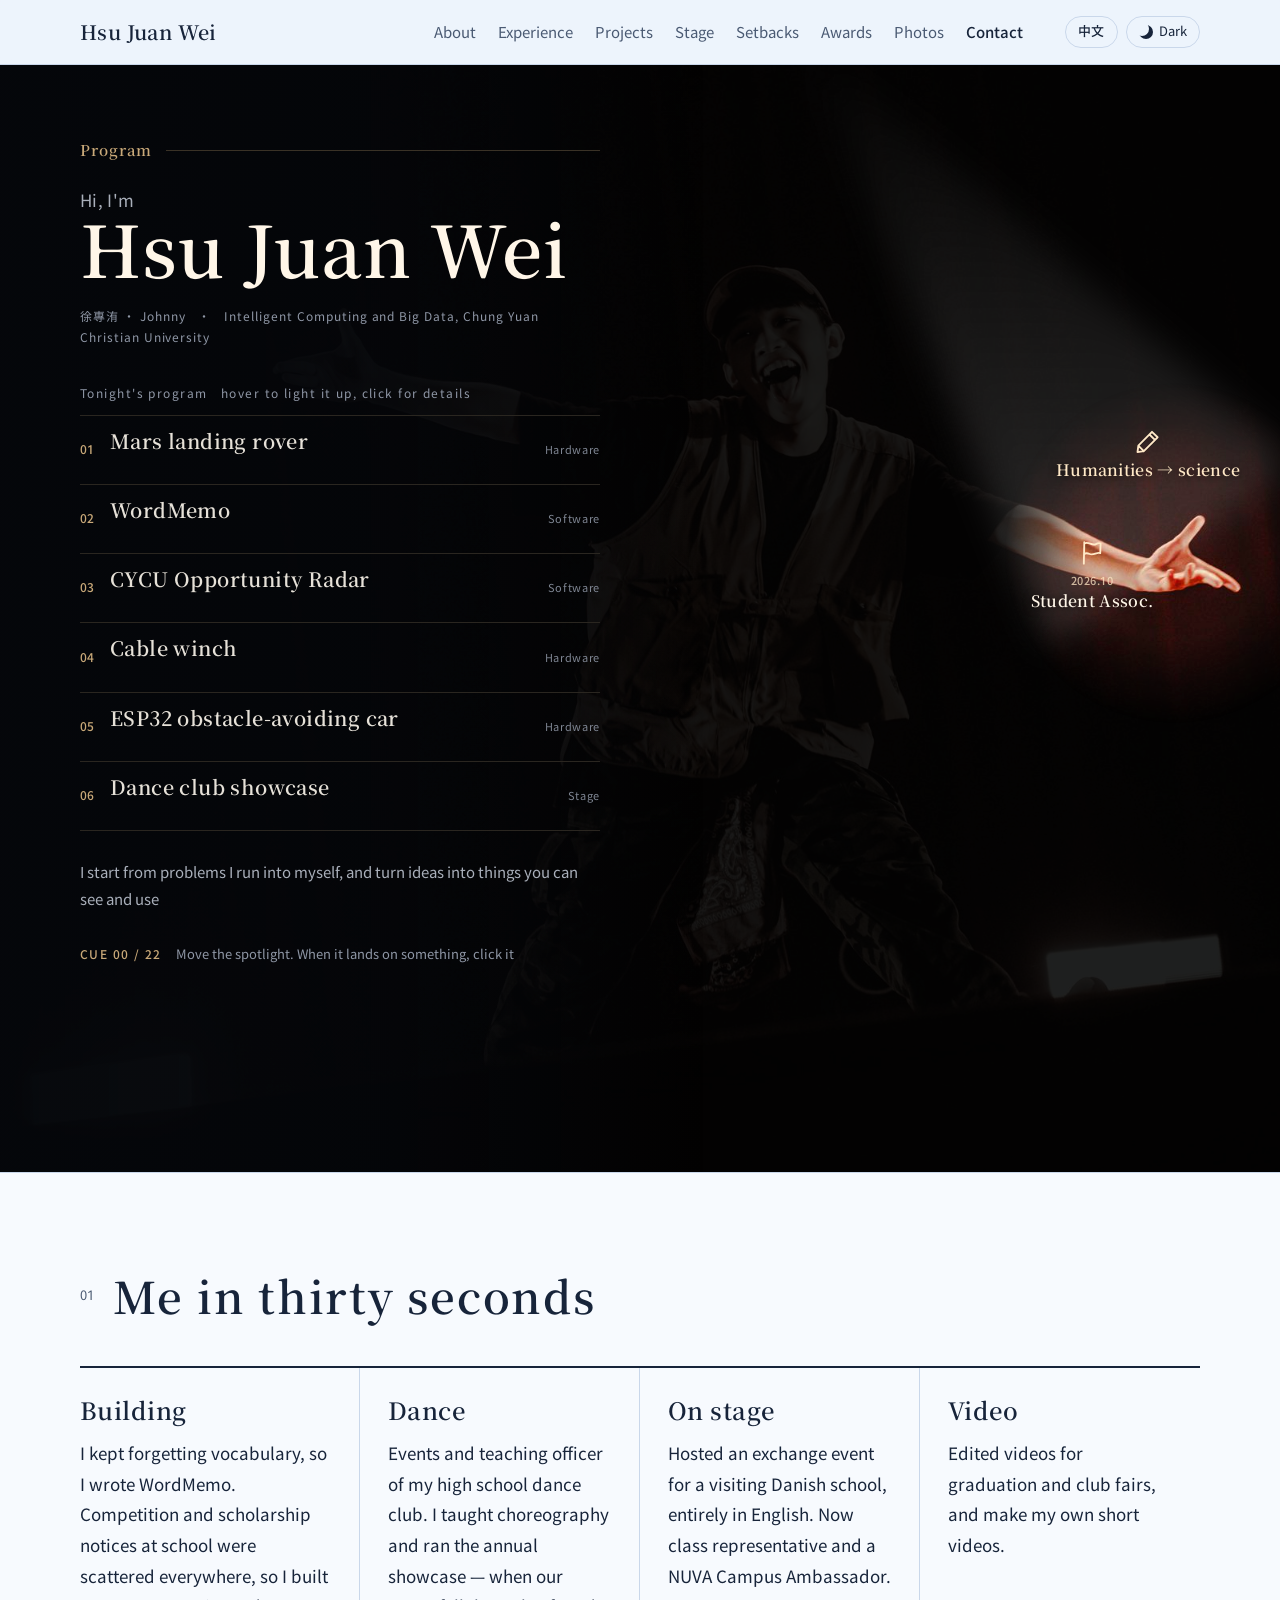
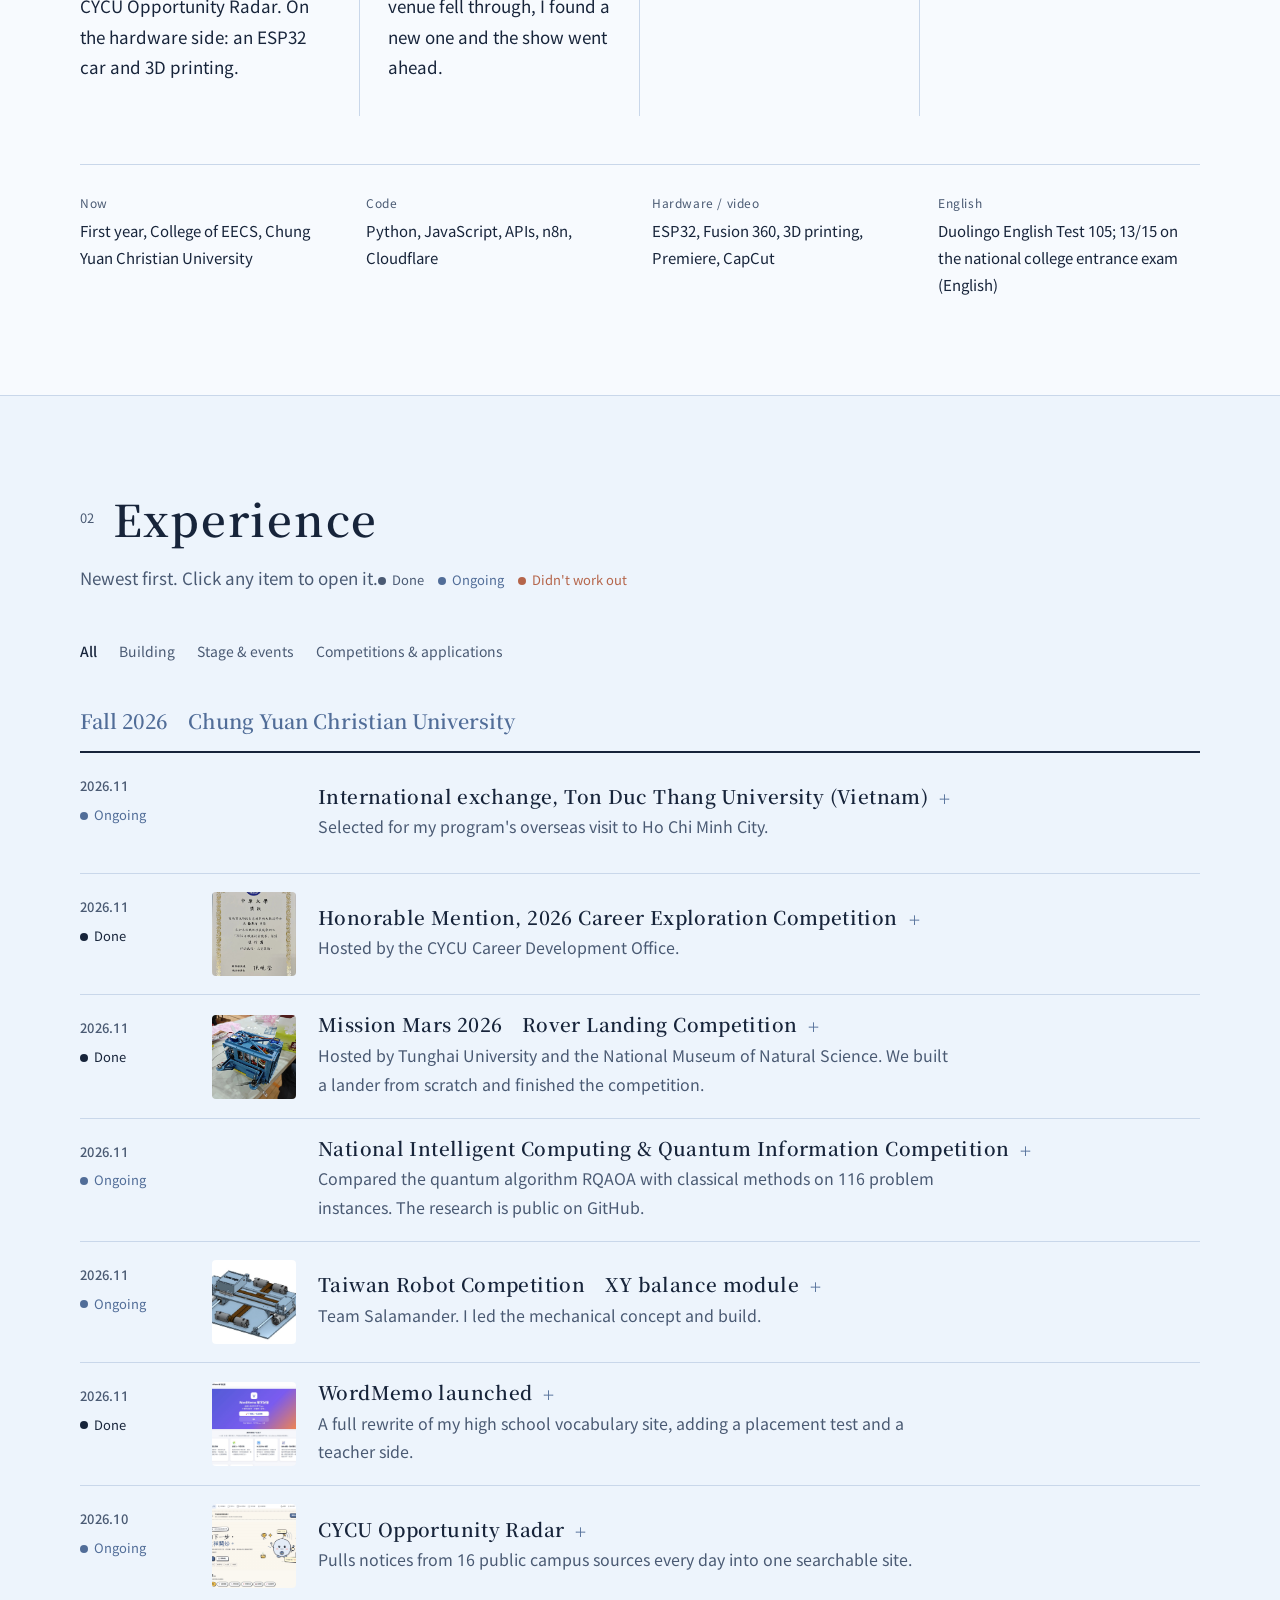
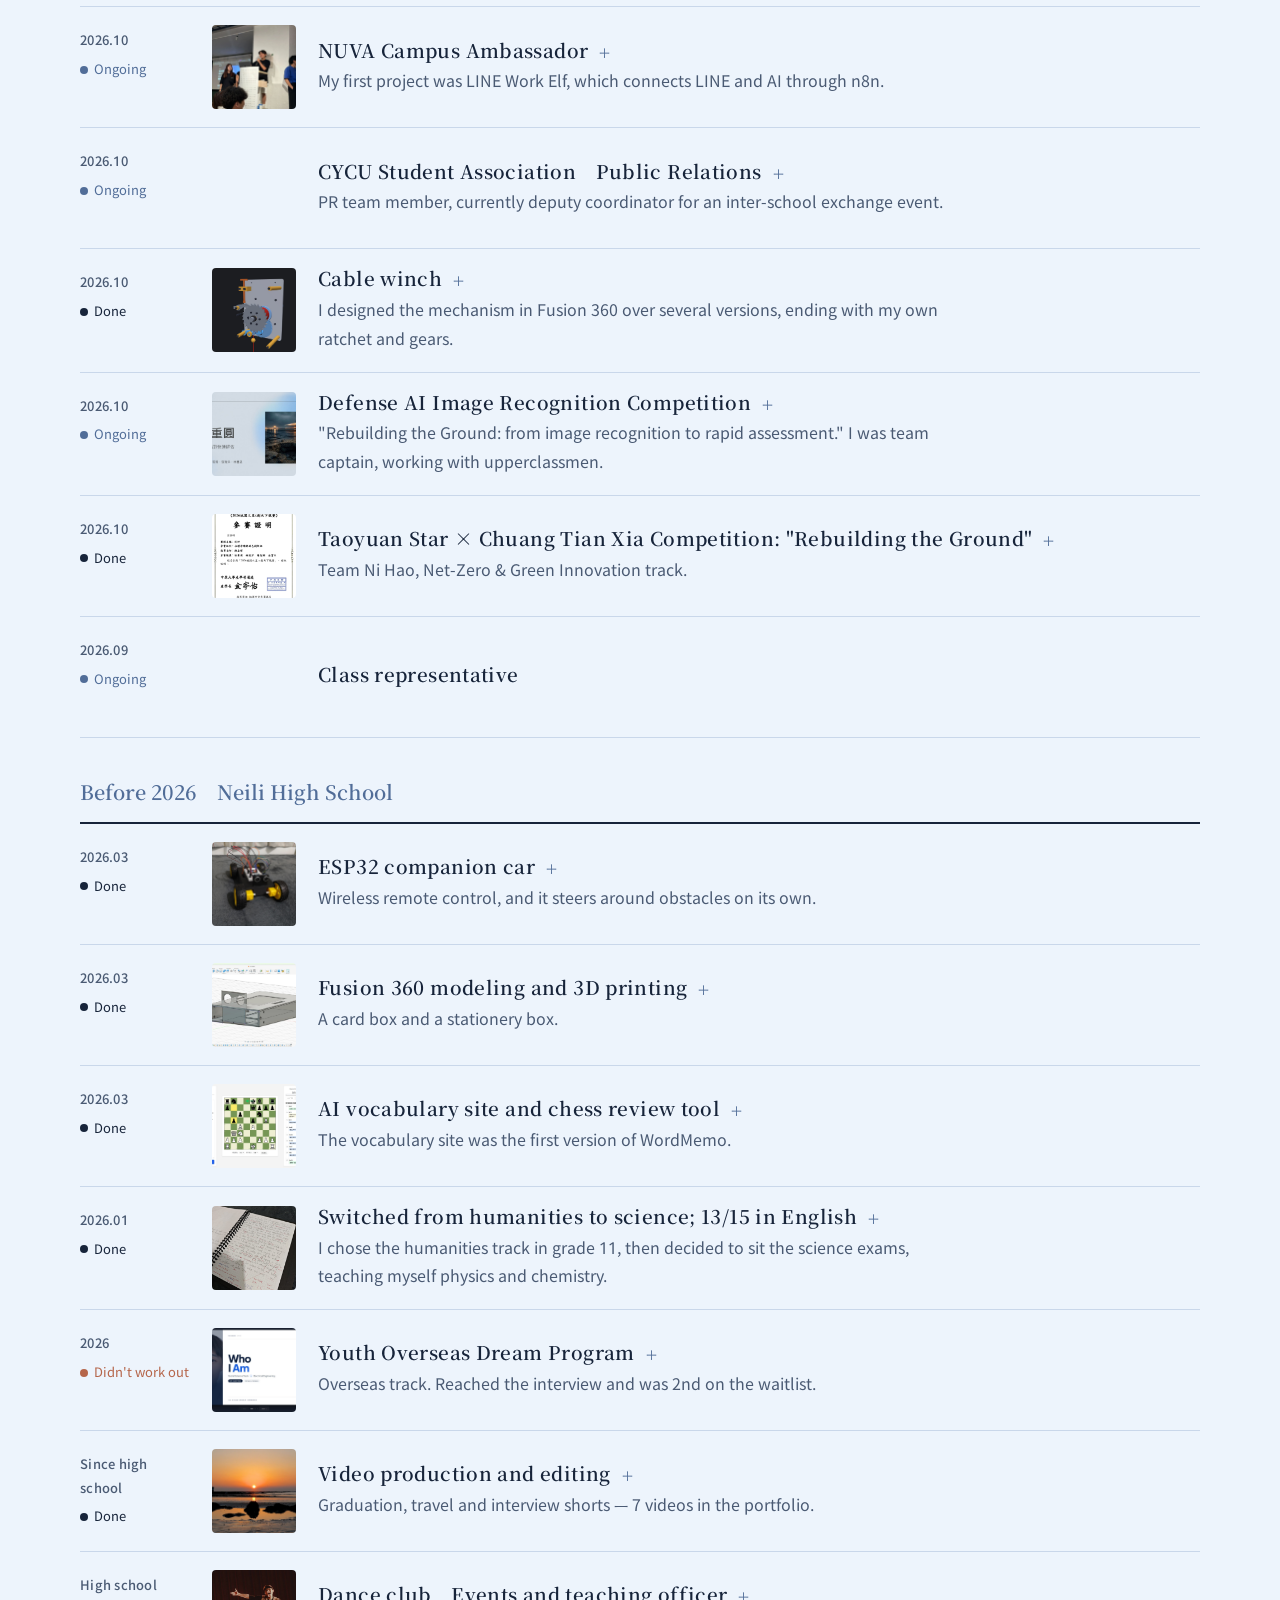
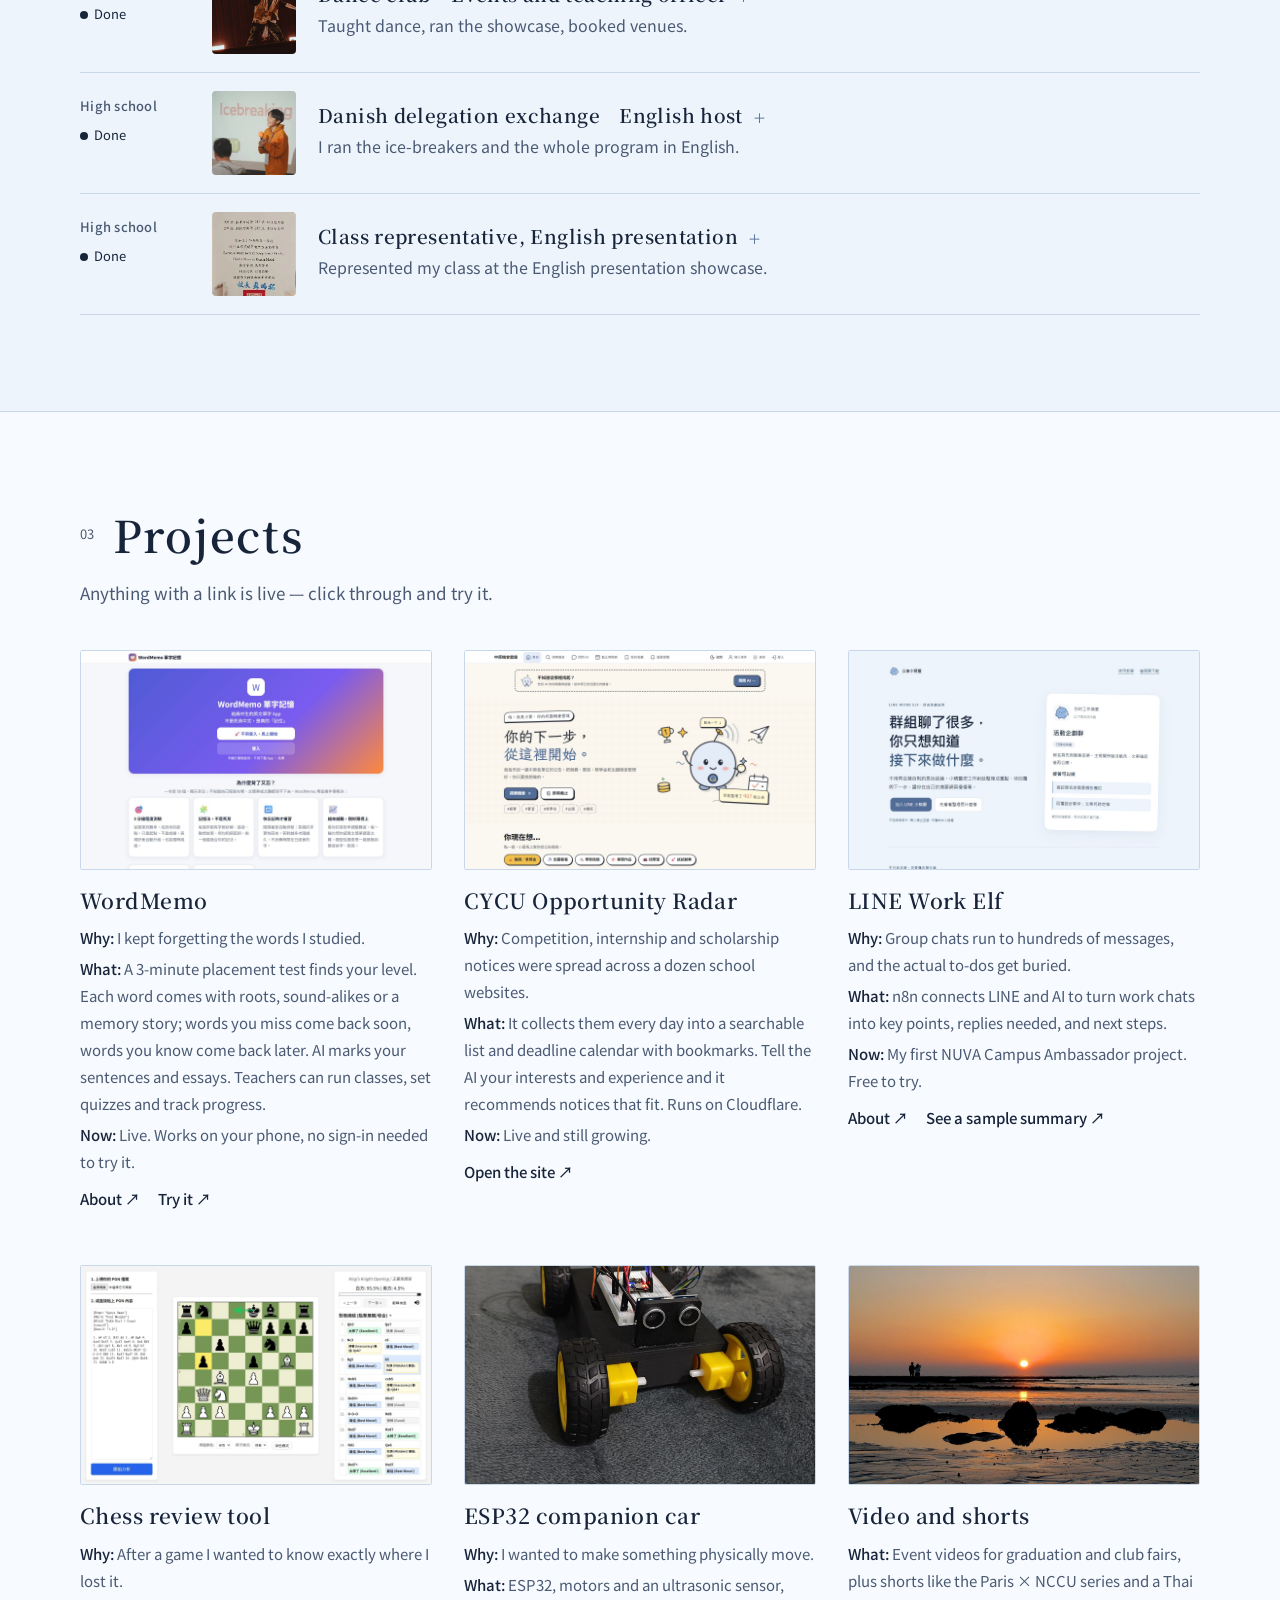
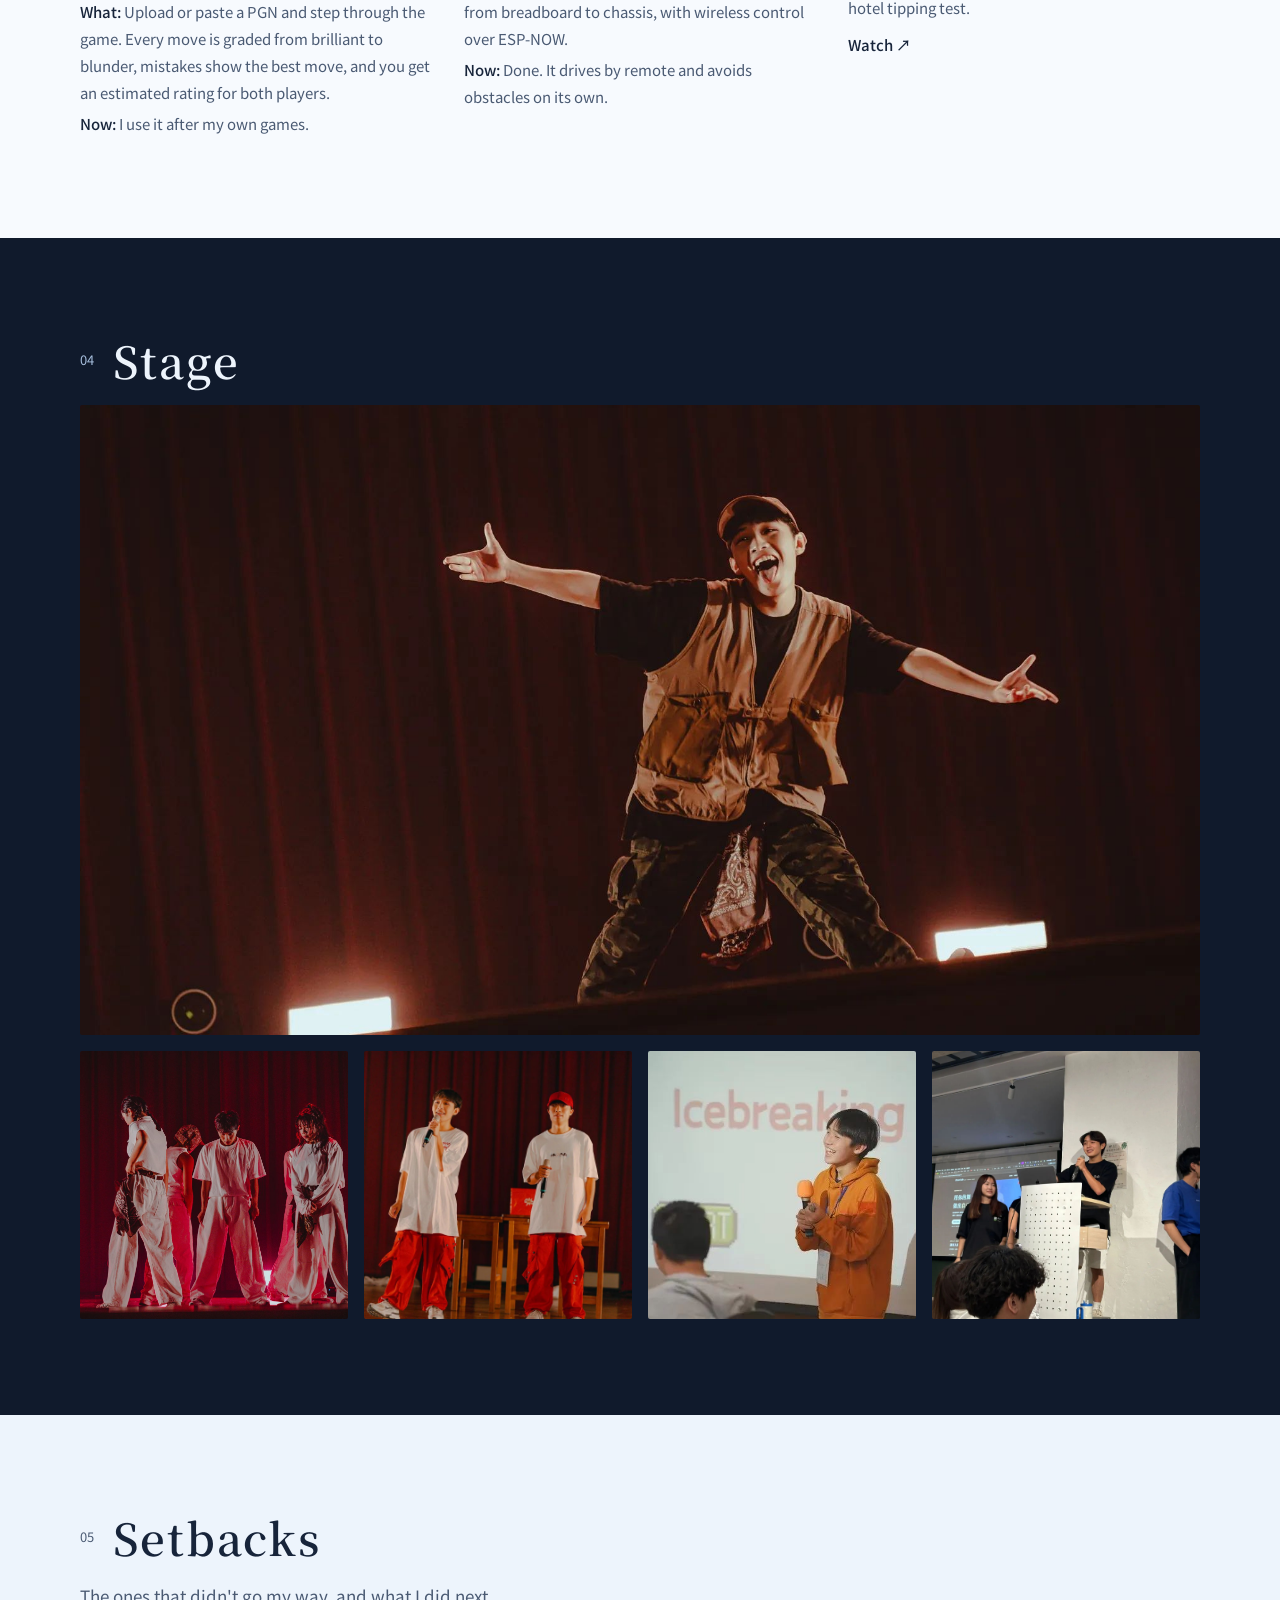
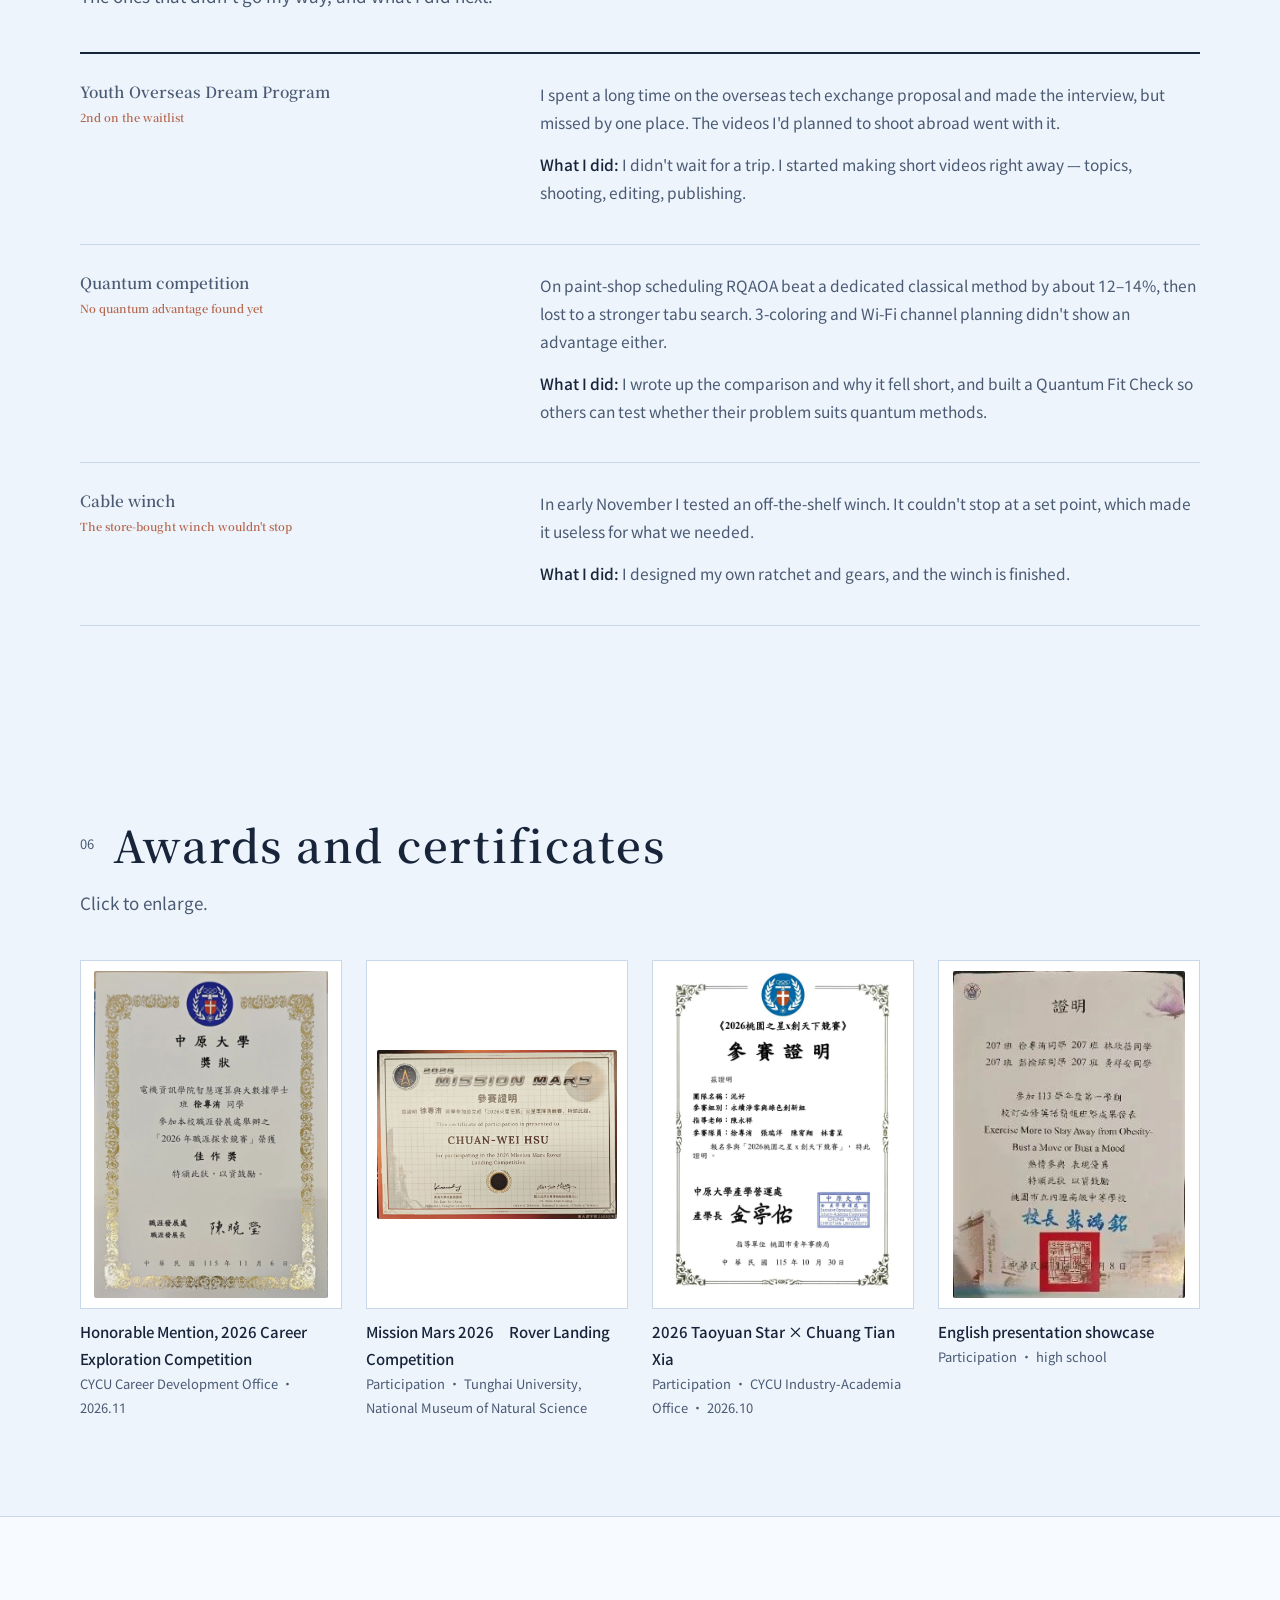
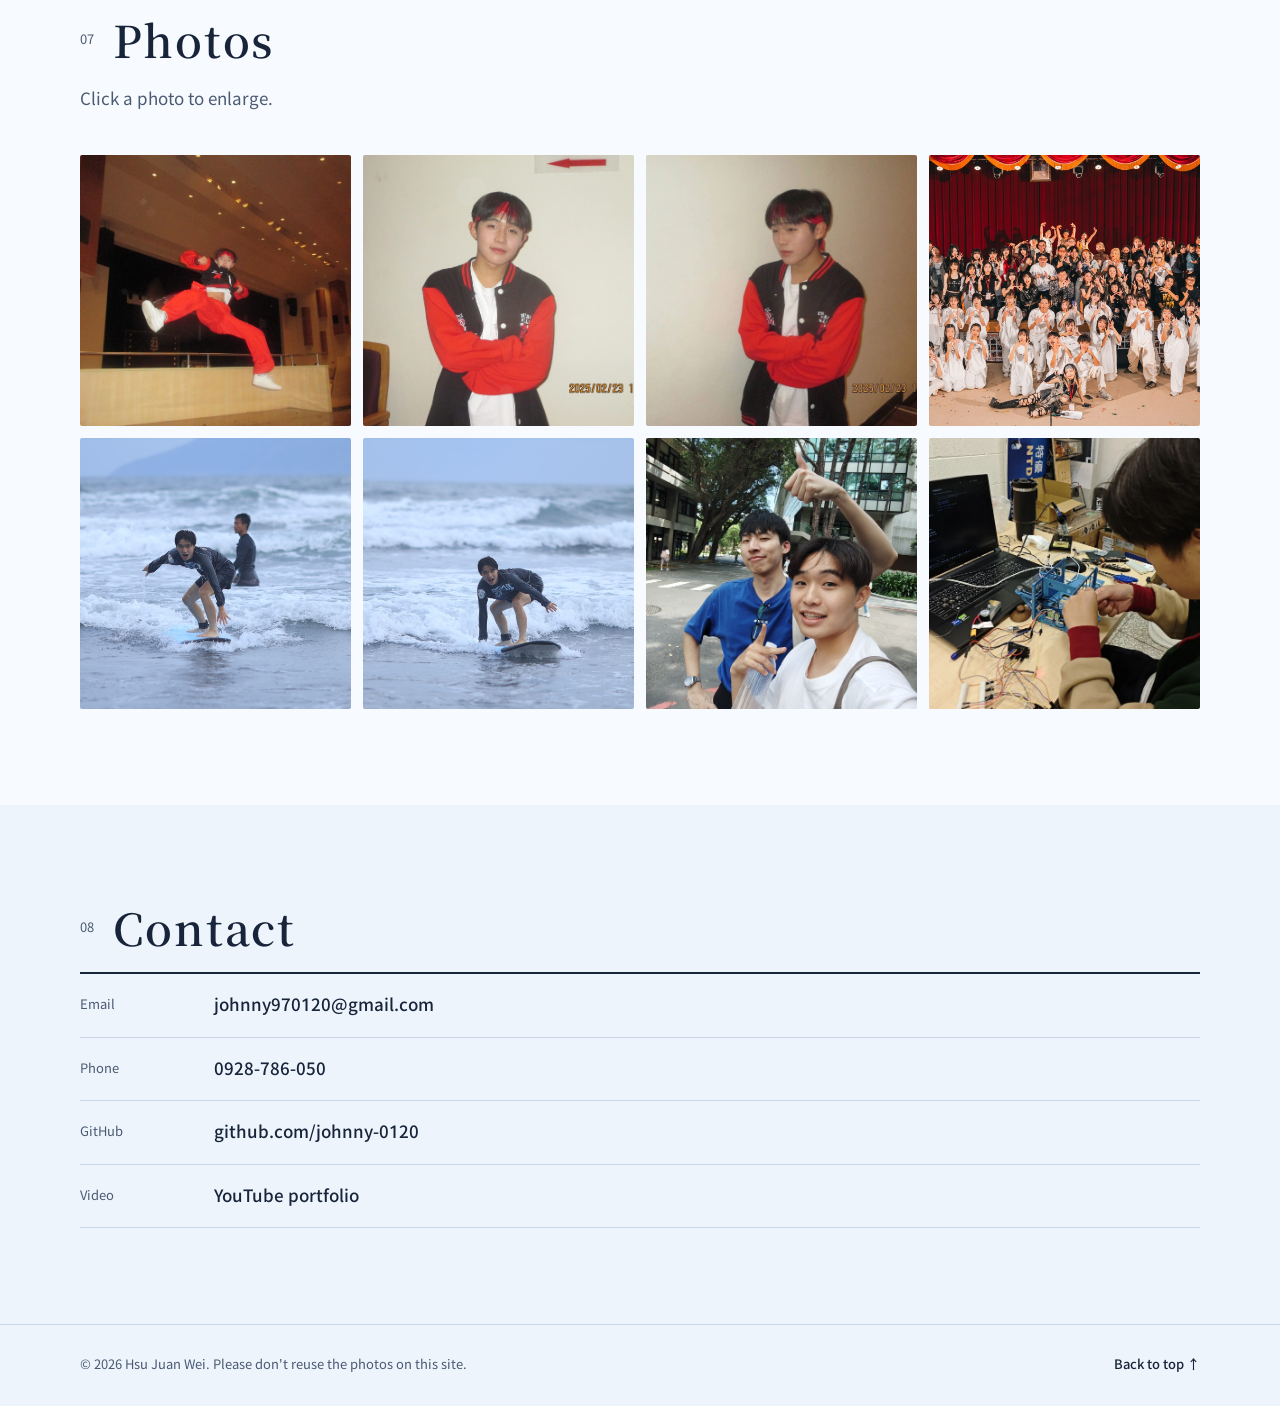
==== en/index.html @ ea78d02d "English version with 中文/EN toggle, generated from the Chinese page Co-Authored-By: Claude Opus 5.5 <" ====
<!doctype html>
<html lang="en">
<head>
<meta charset="utf-8">
<meta name="viewport" content="width=device-width, initial-scale=1">
<title>Hsu Juan Wei (Johnny)</title>
<meta name="description" content="Hsu Juan Wei (Johnny), Intelligent Computing and Big Data at Chung Yuan Christian University. I build software and hardware, dance, and host events. What worked, what's in progress, and what didn't are all here.">
<meta property="og:title" content="Hsu Juan Wei (Johnny)">
<meta property="og:description" content="Code, hardware, dance, and hosting.">
<meta property="og:image" content="https://johnny-0120.github.io/img/hero.jpg">
<link rel="icon" href="data:image/svg+xml,<svg xmlns='http://www.w3.org/2000/svg' viewBox='0 0 64 64'><rect width='64' height='64' rx='14' fill='%2317243A'/><text x='32' y='44' font-size='34' text-anchor='middle' fill='%23EDF4FC' font-family='serif'>洧</text></svg>">
<link rel="preload" href="../fonts/wan-sb.woff2" as="font" type="font/woff2" crossorigin>
<script>try{var t=localStorage.getItem("theme");if(t==="dark"||t==="light")document.documentElement.setAttribute("data-theme",t)}catch(e){}</script>
<link rel="alternate" hreflang="zh-Hant" href="https://johnny-0120.github.io/">
<link rel="alternate" hreflang="en" href="https://johnny-0120.github.io/en/">
<link rel="stylesheet" href="../style.css?v=40">
</head>
<body>

<header class="bar">
  <a class="bar-name" href="#top">Hsu Juan Wei</a>
  <nav class="bar-nav" id="nav" aria-label="Main menu">
    <a href="#quick">About</a>
    <a href="#timeline">Experience</a>
    <a href="#works">Projects</a>
    <a href="#stage">Stage</a>
    <a href="#misses">Setbacks</a>
    <a href="#certs">Awards</a>
    <a href="#gallery">Photos</a>
    <a href="#contact">Contact</a>
  </nav>
  <div class="bar-right">
    <a class="lang-btn" href="../" hreflang="zh-Hant" lang="zh-Hant" aria-label="中文版">中文</a>
    <button class="theme-btn" type="button" aria-label="Switch dark / light mode"><span class="ico"></span><span class="lbl">Dark</span></button>
    <button class="menu-btn" aria-expanded="false" aria-controls="nav">Menu</button>
  </div>
</header>

<main id="top">

<section class="hero stage lamp-off" aria-label="Cover: the stage">
  <img class="st-photo st-dark" src="../img/stage-solo.jpg" alt="">
  <div class="st-lit" aria-hidden="true"><img class="st-photo" src="../img/stage-solo.jpg" alt=""></div>
  <svg class="st-beam" aria-hidden="true"><defs><linearGradient id="beamG" x1="0" y1="0" x2="0" y2="1"><stop offset="0" stop-color="#fff" stop-opacity=".0"/><stop offset="1" stop-color="#fff" stop-opacity=".16"/></linearGradient></defs><polygon fill="url(#beamG)"/></svg>
  <div class="st-shade"></div>
  <div class="props"></div>

  <div class="program">
    <p class="pg-label">Program</p>
    <h1><span class="pg-hi">Hi, I'm</span><span class="name">Hsu Juan Wei</span></h1>
    <p class="pg-en">徐專洧 · Johnny　·　Intelligent Computing and Big Data, Chung Yuan Christian University</p>
    <p class="pg-sub">Tonight's program　hover to light it up, click for details</p>
    <ol class="pg-list">
      <li><button type="button" class="pg-item" data-img="../img/mars-rover.jpg" data-target="#x-mars"><img class="pg-thumb" src="../img/mars-rover.jpg" alt="" loading="lazy"><i>01</i><span class="pg-t">Mars landing rover<small>Our own ESP32 flight controller + camera landing</small></span><em>Hardware</em></button></li>
      <li><button type="button" class="pg-item" data-img="../img/wordmemo-dark.jpg?v=3" data-target="#x-wordmemo"><img class="pg-thumb" src="../img/wordmemo-dark.jpg?v=3" alt="" loading="lazy"><i>02</i><span class="pg-t">WordMemo<small>Live, with a teacher dashboard</small></span><em>Software</em></button></li>
      <li><button type="button" class="pg-item" data-img="../img/radar-dark.jpg?v=3" data-target="#x-radar"><img class="pg-thumb" src="../img/radar-dark.jpg?v=3" alt="" loading="lazy"><i>03</i><span class="pg-t">CYCU Opportunity Radar<small>Sorts 16 campus sources every day</small></span><em>Software</em></button></li>
      <li><button type="button" class="pg-item" data-img="../img/reel-ratchet.jpg" data-target="#x-winch"><img class="pg-thumb" src="../img/reel-ratchet.jpg" alt="" loading="lazy"><i>04</i><span class="pg-t">Cable winch<small>My own ratchet and gears</small></span><em>Hardware</em></button></li>
      <li><button type="button" class="pg-item" data-img="../img/esp32-car.jpg" data-target="#x-esp32"><img class="pg-thumb" src="../img/esp32-car.jpg" alt="" loading="lazy"><i>05</i><span class="pg-t">ESP32 obstacle-avoiding car<small>Wireless control, ultrasonic avoidance</small></span><em>Hardware</em></button></li>
      <li><button type="button" class="pg-item" data-img="../img/dance-group.jpg" data-target="#x-dance"><img class="pg-thumb" src="../img/dance-group.jpg" alt="" loading="lazy"><i>06</i><span class="pg-t">Dance club showcase<small>Lost the venue, found another, show went on</small></span><em>Stage</em></button></li>
    </ol>
    <p class="pg-lede">I start from problems I run into myself, and turn ideas into things you can see and use</p>
    <div class="cue-line" aria-live="polite">
      <p class="cue-hint"><b>CUE <span class="got">00</span> / <span class="total">00</span></b>Move the spotlight. When it lands on something, click it</p>
    </div>
  </div>
</section>

<!-- QUICK -->
<section class="quick" id="quick">
  <h2 class="sec-title"><span>01</span>Me in thirty seconds</h2>
  <div class="quick-grid">
    <article>
      <h3>Building</h3>
      <p>I kept forgetting vocabulary, so I wrote WordMemo. Competition and scholarship notices at school were scattered everywhere, so I built CYCU Opportunity Radar. On the hardware side: an ESP32 car and 3D printing.</p>
    </article>
    <article>
      <h3>Dance</h3>
      <p>Events and teaching officer of my high school dance club. I taught choreography and ran the annual showcase — when our venue fell through, I found a new one and the show went ahead.</p>
    </article>
    <article>
      <h3>On stage</h3>
      <p>Hosted an exchange event for a visiting Danish school, entirely in English. Now class representative and a NUVA Campus Ambassador.</p>
    </article>
    <article>
      <h3>Video</h3>
      <p>Edited videos for graduation and club fairs, and make my own short videos.</p>
    </article>
  </div>
  <dl class="facts">
    <div><dt>Now</dt><dd>First year, College of EECS, Chung Yuan Christian University</dd></div>
    <div><dt>Code</dt><dd>Python, JavaScript, APIs, n8n, Cloudflare</dd></div>
    <div><dt>Hardware / video</dt><dd>ESP32, Fusion 360, 3D printing, Premiere, CapCut</dd></div>
    <div><dt>English</dt><dd>Duolingo English Test 105; 13/15 on the national college entrance exam (English)</dd></div>
  </dl>
</section>

<!-- TIMELINE -->
<section class="timeline" id="timeline">
  <h2 class="sec-title"><span>02</span>Experience</h2>
  <p class="sec-note">Newest first. Click any item to open it.<span class="st st-done">Done</span><span class="st st-now">Ongoing</span><span class="st st-fail">Didn't work out</span></p>

  <div class="filters" role="group" aria-label="Filter experience">
    <button class="on" data-f="all">All</button>
    <button data-f="build">Building</button>
    <button data-f="stage">Stage & events</button>
    <button data-f="contest">Competitions & applications</button>
  </div>

  <ol class="tl">
    <li class="tl-year">Fall 2026　Chung Yuan Christian University</li>

    <li id="x-tdtu" data-shape="plane" data-short="TDTU exchange" data-c="stage"><details><summary>
      <div class="meta"><time>2026.11</time><span class="st st-now">Ongoing</span></div>
      <span class="thumb none"></span>
      <div><h3>International exchange, Ton Duc Thang University (Vietnam)</h3><p>Selected for my program's overseas visit to Ho Chi Minh City.</p></div></summary>
      <div class="more">
        <p>I applied with my image-recognition project and video editing work, and was selected for the program's overseas visit.</p>
        <p>I'll cut the trip into a video for my YouTube portfolio.</p>
      </div>
    </details></li>

    <li id="x-career" data-shape="star" data-short="Career award" data-c="contest"><details><summary>
      <div class="meta"><time>2026.11</time><span class="st st-done">Done</span></div>
      <img class="thumb" src="../img/cert-career.jpg" alt="" loading="lazy">
      <div><h3>Honorable Mention, 2026 Career Exploration Competition</h3><p>Hosted by the CYCU Career Development Office.</p></div></summary>
      <div class="more">
        <div class="more-photos"><img src="../img/cert-career.jpg" alt="Honorable Mention certificate, 2026 Career Exploration Competition" loading="lazy"></div>
      </div>
    </details></li>

    <li id="x-mars" data-shape="planet" data-short="Mars lander" data-c="contest build"><details><summary>
      <div class="meta"><time>2026.11</time><span class="st st-done">Done</span></div>
      <img class="thumb" src="../img/mars-rover.jpg" alt="" loading="lazy">
      <div><h3>Mission Mars 2026　Rover Landing Competition</h3><p>Hosted by Tunghai University and the National Museum of Natural Science. We built a lander from scratch and finished the competition.</p></div></summary>
      <div class="more">
        <p>The frame is 3D printed. We wrote our own quadcopter flight controller on an ESP32, and added an ESP32 camera that reads AprilTags on the ground so the craft can find its landing spot on its own.</p>
        <p>My teammates and I designed the landing approach together, and took it from nothing to a finished run on competition day.</p>
        <div class="more-photos">
          <img src="../img/mars-rover.jpg" alt="The finished lander" loading="lazy">
          <img src="../img/mars-field.jpg" alt="The lander on the competition floor" loading="lazy">
          <img src="../img/mars-build.jpg" alt="Assembling the frame" loading="lazy">
          <img src="../img/mars-day.jpg" alt="Fixing it at the side of the course on competition day" loading="lazy">
          <img src="../img/mars-team.jpg" alt="Team wiring around a laptop" loading="lazy">
          <img src="../img/cert-mars.jpg" alt="Mission Mars 2026 certificate of participation" loading="lazy">
        </div>
      </div>
    </details></li>

    <li id="x-quantum" data-shape="atom" data-short="Quantum research" data-c="contest build"><details><summary>
      <div class="meta"><time>2026.11</time><span class="st st-now">Ongoing</span></div>
      <span class="thumb none"></span>
      <div><h3>National Intelligent Computing & Quantum Information Competition</h3><p>Compared the quantum algorithm RQAOA with classical methods on 116 problem instances. The research is public on GitHub.</p></div></summary>
      <div class="more">
        <p>I wanted to know whether RQAOA can actually beat ordinary computers on real scheduling problems. I tested paint-shop color changes, MAX-k-CUT, 3-coloring and Wi-Fi channel planning — 116 instances in total.</p>
        <p>On paint-shop scheduling, RQAOA beat a dedicated classical method by about 12–14%, but lost to a stronger tabu search. I wrote up why it lost as a failure analysis.</p>
        <p>I also built a Quantum Fit Check that compares quantum and classical methods head-to-head on small business datasets. Both projects are public on GitHub.</p>
        <p class="work-links"><a href="https://github.com/johnny-0120/rqaoa-applications" target="_blank" rel="noopener">RQAOA research ↗</a><a href="https://github.com/johnny-0120/quantum-fit-check" target="_blank" rel="noopener">Quantum Fit Check ↗</a></p>
      </div>
    </details></li>

    <li id="x-trc" data-shape="gear" data-short="TRC robot" data-c="contest build"><details><summary>
      <div class="meta"><time>2026.11</time><span class="st st-now">Ongoing</span></div>
      <img class="thumb" src="../img/trc-xy.jpg" alt="" loading="lazy">
      <div><h3>Taiwan Robot Competition　XY balance module</h3><p>Team Salamander. I led the mechanical concept and build.</p></div></summary>
      <div class="more">
        <p>A counterweight module for warehouse robots. Factories stack loads high, so robots can tip over when they turn, brake or get bumped — most sites just slow them down.</p>
        <p>Load cells at the four corners measure force and work out which way the load is about to tip. Belts on the X and Y axes then move a counterweight to compensate. Each axis runs four 775 motors in sync, and the weight moves on PID plus S-curve control so it doesn't shake the robot.</p>
        <p>Initial simulation in our 8-page technical report: the module raises the static tipping threshold by about 11–12%. Next up are real tests of the counterweight, response and loaded driving.</p>
        <div class="more-photos">
          <img src="../img/trc-xy.jpg" alt="XY balance module, 3D view" loading="lazy">
          <img src="../img/trc-xy-top.jpg" alt="XY balance module, top view" loading="lazy">
          <img src="../img/trc-xy-side.jpg" alt="XY balance module, side view" loading="lazy">
        </div>
      </div>
    </details></li>

    <li id="x-wordmemo" data-shape="book" data-short="WordMemo" data-c="build"><details><summary>
      <div class="meta"><time>2026.11</time><span class="st st-done">Done</span></div>
      <img class="thumb" src="../img/wordmemo.jpg?v=3" data-dark="../img/wordmemo-dark.jpg?v=3" alt="" loading="lazy">
      <div><h3>WordMemo launched</h3><p>A full rewrite of my high school vocabulary site, adding a placement test and a teacher side.</p></div></summary>
      <div class="more">
        <p>It covers the official 6,000-word high school list. Students can learn, review, spell, and get AI feedback on sentences and essays; teachers can set up classes, assign quizzes and see results. You can try it without signing in.</p>
        <p class="work-links"><a href="https://wordmemo.johnny970120.workers.dev/about" target="_blank" rel="noopener">About ↗</a><a href="https://wordmemo.johnny970120.workers.dev" target="_blank" rel="noopener">Try it ↗</a></p>
        <div class="more-photos"><img src="../img/wordmemo.jpg?v=3" data-dark="../img/wordmemo-dark.jpg?v=3" alt="WordMemo home page" loading="lazy"></div>
      </div>
    </details></li>

    <li id="x-radar" data-shape="radar" data-short="Opportunity Radar" data-c="build"><details><summary>
      <div class="meta"><time>2026.10</time><span class="st st-now">Ongoing</span></div>
      <img class="thumb" src="../img/radar.jpg?v=3" data-dark="../img/radar-dark.jpg?v=3" alt="" loading="lazy">
      <div><h3>CYCU Opportunity Radar</h3><p>Pulls notices from 16 public campus sources every day into one searchable site.</p></div></summary>
      <div class="more">
        <p>Competitions, internships, scholarships, exchanges and talks. There's a deadline calendar, bookmarks and alerts, and you can tell an AI what you're into and let it pick from the notices.</p>
        <p>Built with TypeScript, React, Cloudflare D1 and Google sign-in, and installable as a phone app (PWA) with push notifications. In late October I moved the whole thing to Cloudflare, along with 5,000+ records.</p>
        <p class="work-links"><a href="https://cycu-radar-app.johnny970120.workers.dev" target="_blank" rel="noopener">Open the site ↗</a></p>
        <div class="more-photos"><img src="../img/radar.jpg?v=3" data-dark="../img/radar-dark.jpg?v=3" alt="CYCU Opportunity Radar home page" loading="lazy"></div>
      </div>
    </details></li>

    <li id="x-nuva" data-shape="bulb" data-short="NUVA ambassador" data-c="build stage"><details><summary>
      <div class="meta"><time>2026.10</time><span class="st st-now">Ongoing</span></div>
      <img class="thumb" src="../img/nuva-stage.jpg" alt="" loading="lazy">
      <div><h3>NUVA Campus Ambassador</h3><p>My first project was LINE Work Elf, which connects LINE and AI through n8n.</p></div></summary>
      <div class="more">
        <p>It turns work chats in a group into key points, things to reply to, and next steps, shown on each person's own summary page. It also connects to Google Calendar.</p>
        <p class="work-links"><a href="https://johnny-0120.github.io/line-work-elf/" target="_blank" rel="noopener">LINE Work Elf ↗</a></p>
        <div class="more-photos">
          <img src="../img/nuva-stage.jpg" alt="Speaking at a NUVA event" loading="lazy">
          <img src="../img/line-elf.jpg?v=3" data-dark="../img/line-elf-dark.jpg?v=3" alt="LINE Work Elf page" loading="lazy">
        </div>
      </div>
    </details></li>

    <li id="x-council" data-shape="flag" data-short="Student Assoc." data-c="stage"><details><summary>
      <div class="meta"><time>2026.10</time><span class="st st-now">Ongoing</span></div>
      <span class="thumb none"></span>
      <div><h3>CYCU Student Association　Public Relations</h3><p>PR team member, currently deputy coordinator for an inter-school exchange event.</p></div></summary>
      <div class="more">
        <p>The exchange is run jointly by several universities. I work on the proposal and venue seating, and put together discount tags for 48 partner shops.</p>
      </div>
    </details></li>

    <li id="x-winch" data-shape="gear" data-short="Cable winch" data-c="build"><details><summary>
      <div class="meta"><time>2026.10</time><span class="st st-done">Done</span></div>
      <img class="thumb" src="../img/reel-mk4.jpg" alt="" loading="lazy">
      <div><h3>Cable winch</h3><p>I designed the mechanism in Fusion 360 over several versions, ending with my own ratchet and gears.</p></div></summary>
      <div class="more">
        <p>Each version changed the layout and part sizes, and I added phone control with an ESP32-C3. The store-bought winch wouldn't stop on its own, so I replaced it with my own ratchet and gears: a ratchet wheel beside the drum and a pawl that locks it in place. The mechanism is finished.</p>
        <div class="more-photos">
          <img src="../img/reel-mk4.jpg" alt="Winch, full mechanism" loading="lazy">
          <img src="../img/reel-ratchet.jpg" alt="My ratchet and drum design" loading="lazy">
          <img src="../img/reel-drum-mk4.jpg" alt="Drum and cable exit" loading="lazy">
        </div>
      </div>
    </details></li>

    <li id="x-defense" data-shape="eye" data-short="Defense AI" data-c="contest"><details><summary>
      <div class="meta"><time>2026.10</time><span class="st st-now">Ongoing</span></div>
      <img class="thumb" src="../img/defense-ai.jpg?v=2" alt="" loading="lazy">
      <div><h3>Defense AI Image Recognition Competition</h3><p>"Rebuilding the Ground: from image recognition to rapid assessment." I was team captain, working with upperclassmen.</p></div></summary>
      <div class="more">
        <p>In a conflict, runways are often hit first, and the faster they're repaired the sooner aircraft can fly. Our plan has four steps: drones photograph the runway; YOLO finds the craters (trained with potholes as negative examples to avoid false alarms); 3D Gaussian Splatting rebuilds a model to estimate crater volume; and AI estimates materials and crew and orders the repairs.</p>
        <p>We validate it on runway damage simulated in Blender. Advised by Prof. Chen (陳永祥); submitted in October.</p>
        <div class="more-photos">
          <img src="../img/defense-ai.jpg?v=2" alt="Presentation cover" loading="lazy">
          <img src="../img/defense-yolo.jpg?v=2" alt="Teaching YOLO to tell craters apart" loading="lazy">
          <img src="../img/defense-blender.jpg?v=2" alt="Simulating runway damage in Blender" loading="lazy">
        </div>
      </div>
    </details></li>

    <li id="x-ctx" data-shape="bulb" data-short="Taoyuan Star" data-c="contest"><details><summary>
      <div class="meta"><time>2026.10</time><span class="st st-done">Done</span></div>
      <img class="thumb" src="../img/cert-chuangtianxia.jpg" alt="" loading="lazy">
      <div><h3>Taoyuan Star × Chuang Tian Xia Competition: "Rebuilding the Ground"</h3><p>Team Ni Hao, Net-Zero & Green Innovation track.</p></div></summary>
      <div class="more">
        <p>Road repair analysis using image recognition, advised by Prof. Chen (陳永祥).</p>
        <div class="more-photos"><img src="../img/cert-chuangtianxia.jpg" alt="Certificate of participation, 2026 Taoyuan Star × Chuang Tian Xia" loading="lazy"></div>
      </div>
    </details></li>

    <li id="x-classrep" data-shape="flag" data-short="Class rep" data-c="stage" class="plain">
      <div class="row">
        <div class="meta"><time>2026.09</time><span class="st st-now">Ongoing</span></div>
      <span class="thumb none"></span>
        <div><h3>Class representative</h3></div>
      </div>
    </li>

    <li class="tl-year">Before 2026　Neili High School</li>

    <li id="x-esp32" data-shape="gear" data-short="ESP32 car" data-c="build"><details><summary>
      <div class="meta"><time>2026.03</time><span class="st st-done">Done</span></div>
      <img class="thumb" src="../img/esp32-car.jpg" alt="" loading="lazy">
      <div><h3>ESP32 companion car</h3><p>Wireless remote control, and it steers around obstacles on its own.</p></div></summary>
      <div class="more">
        <p>I did everything myself: choosing parts, wiring, motor direction, frame layout and power. Control runs over ESP-NOW, and an ultrasonic sensor up front lets it avoid obstacles.</p>
        <p>Plenty went wrong along the way: I wired a motor backwards so one side drove forward and the other in reverse, and I underestimated the space for cables and had to rework the switch mount and frame.</p>
        <div class="more-photos"><img src="../img/esp32-car.jpg" alt="ESP32 car" loading="lazy"></div>
      </div>
    </details></li>

    <li id="x-print3d" data-shape="gear" data-short="3D printing" data-c="build"><details><summary>
      <div class="meta"><time>2026.03</time><span class="st st-done">Done</span></div>
      <img class="thumb" src="../img/fusion.jpg" alt="" loading="lazy">
      <div><h3>Fusion 360 modeling and 3D printing</h3><p>A card box and a stationery box.</p></div></summary>
      <div class="more">
        <p>Printed on my own printer. It's not just pressing print: you have to model it right, keep the room warm enough to stop warping, and measure and reprint when the dimensions are off.</p>
        <div class="more-photos">
          <img src="../img/fusion.jpg" alt="Fusion 360 model" loading="lazy">
          <img src="../img/print-cardbox.jpg" alt="Red and white card box" loading="lazy">
          <img src="../img/print-box.jpg" alt="Stationery box" loading="lazy">
        </div>
      </div>
    </details></li>

    <li id="x-vocab" data-shape="book" data-short="Vocab & chess" data-c="build"><details><summary>
      <div class="meta"><time>2026.03</time><span class="st st-done">Done</span></div>
      <img class="thumb" src="../img/chess.jpg?v=3" data-dark="../img/chess-dark.jpg?v=3" alt="" loading="lazy">
      <div><h3>AI vocabulary site and chess review tool</h3><p>The vocabulary site was the first version of WordMemo.</p></div></summary>
      <div class="more">
        <p>It combined memory techniques, spaced repetition and AI sentence feedback to fix my own trouble studying English. I later rewrote it as WordMemo.</p>
        <p>The chess tool reads PGN files, grades every move and shows the best move where you went wrong. Around the same time I also built a web ordering system.</p>
        <div class="more-photos"><img src="../img/chess.jpg?v=3" data-dark="../img/chess-dark.jpg?v=3" alt="Chess review tool" loading="lazy"></div>
      </div>
    </details></li>

    <li id="x-switch" data-shape="pencil" data-short="Humanities → science" data-c="contest"><details><summary>
      <div class="meta"><time>2026.01</time><span class="st st-done">Done</span></div>
      <img class="thumb" src="../img/essay.jpg" alt="" loading="lazy">
      <div><h3>Switched from humanities to science; 13/15 in English</h3><p>I chose the humanities track in grade 11, then decided to sit the science exams, teaching myself physics and chemistry.</p></div></summary>
      <div class="more">
        <p>Humanities taught me to look at technology through markets and needs, but I wanted to solve problems with my own hands, so I switched. I caught up in physics and chemistry with online lessons and a lot of practice problems.</p>
        <p>For English, I wrote an essay every day for 30 days before the exam and scored 13/15 (top tier). I also read in English and practiced for the SAT on my own, scoring 1200 on a mock test.</p>
        <div class="more-photos"><img src="../img/essay.jpg" alt="30 days of handwritten English essays" loading="lazy"></div>
      </div>
    </details></li>

    <li id="x-youth" data-shape="plane" data-short="Overseas program" data-c="contest"><details><summary>
      <div class="meta"><time>2026</time><span class="st st-fail">Didn't work out</span></div>
      <img class="thumb" src="../img/yb-who.jpg" alt="" loading="lazy">
      <div><h3>Youth Overseas Dream Program</h3><p>Overseas track. Reached the interview and was 2nd on the waitlist.</p></div></summary>
      <div class="more">
        <p>My proposal, "Silicon Valley Guide: Google Dream Navigator," planned visits to Google to study AGV systems, and to UCLA's RoMeLa and URIL labs for robotics and computer vision.</p>
        <p>I gave the interview presentation in English: how I moved from humanities to engineering, the vocabulary site and the ESP32 car, and a promise to upgrade the car into a small AGV with vision and a robotic arm. Final result: 2nd on the waitlist.</p>
        <div class="more-photos">
          <img src="../img/yb-who.jpg" alt="Interview deck: Who I Am" loading="lazy">
          <img src="../img/yb-built.jpg" alt="Interview deck: What I've Built" loading="lazy">
        </div>
      </div>
    </details></li>

    <li id="x-video" data-shape="play" data-short="Video" data-c="build"><details><summary>
      <div class="meta"><time>Since high school</time><span class="st st-done">Done</span></div>
      <img class="thumb" src="../img/yt-w2h5t9zdEAc.jpg" alt="" loading="lazy">
      <div><h3>Video production and editing</h3><p>Graduation, travel and interview shorts — 7 videos in the portfolio.</p></div></summary>
      <div class="more">
        <p>I've edited event videos for graduation and club fairs, and make my own shorts — picking topics, shooting, editing and writing titles. Click a video below to watch.</p>
        <div class="vid-grid">
          <a class="vid" href="https://www.youtube.com/watch?v=w2h5t9zdEAc" target="_blank" rel="noopener"><img src="../img/yt-w2h5t9zdEAc.jpg" alt="" loading="lazy"><span>On graduation day, we went to the beach</span></a>
          <a class="vid" href="https://www.youtube.com/watch?v=W24E0Ps_Nf8" target="_blank" rel="noopener"><img src="../img/yt-W24E0Ps_Nf8.jpg" alt="" loading="lazy"><span>NCCU graduation</span></a>
          <a class="vid" href="https://www.youtube.com/watch?v=N1ZxM1B83Xg" target="_blank" rel="noopener"><img src="../img/yt-N1ZxM1B83Xg.jpg" alt="" loading="lazy"><span>Paris × NCCU</span></a>
          <a class="vid" href="https://www.youtube.com/watch?v=n52Uzqu51m0" target="_blank" rel="noopener"><img src="../img/yt-n52Uzqu51m0.jpg" alt="" loading="lazy"><span>Paris × NCCU short 1</span></a>
          <a class="vid" href="https://www.youtube.com/watch?v=tzZiQ7RIX2o" target="_blank" rel="noopener"><img src="../img/yt-tzZiQ7RIX2o.jpg" alt="" loading="lazy"><span>Paris × NCCU short 2</span></a>
          <a class="vid" href="https://www.youtube.com/watch?v=Zktkhut0Yh8" target="_blank" rel="noopener"><img src="../img/yt-Zktkhut0Yh8.jpg" alt="" loading="lazy"><span>Do Thai hotels fold towels for a 100-baht tip?</span></a>
          <a class="vid" href="https://www.youtube.com/watch?v=po1tuYKZ-W0" target="_blank" rel="noopener"><img src="../img/yt-po1tuYKZ-W0.jpg" alt="" loading="lazy"><span>Self-directed learning talk</span></a>
        </div>
        <p class="work-links"><a href="https://www.youtube.com/playlist?list=PLNdr0lbFCzFA" target="_blank" rel="noopener">Full portfolio ↗</a></p>
      </div>
    </details></li>

    <li id="x-dance" data-shape="note" data-short="Dance club" data-c="stage"><details><summary>
      <div class="meta"><time>High school</time><span class="st st-done">Done</span></div>
      <img class="thumb" src="../img/dance-solo.jpg" alt="" loading="lazy">
      <div><h3>Dance club　Events and teaching officer</h3><p>Taught dance, ran the showcase, booked venues.</p></div></summary>
      <div class="more">
        <p>In grade 11 I practiced six days a week, with only Sundays off, while also teaching.</p>
        <p>For the showcase I handled the proposal, lighting and sound, and the venue layout. The venue we'd booked was suddenly given to another group and the show nearly fell through. I went from office to office, found a new venue on short notice, and the show went on.</p>
        <div class="more-photos">
          <img src="../img/dance-solo.jpg" alt="Solo on stage" loading="lazy">
          <img src="../img/dance-group.jpg" alt="Group number" loading="lazy">
          <img src="../img/dance-duo.jpg" alt="Hosting between acts" loading="lazy">
        </div>
      </div>
    </details></li>

    <li id="x-denmark" data-shape="bubble" data-short="Danish exchange host" data-c="stage"><details><summary>
      <div class="meta"><time>High school</time><span class="st st-done">Done</span></div>
      <img class="thumb" src="../img/host-denmark.jpg" alt="" loading="lazy">
      <div><h3>Danish delegation exchange　English host</h3><p>I ran the ice-breakers and the whole program in English.</p></div></summary>
      <div class="more">
        <p>March 2024, co-hosted in English with my classmate William. After the opening we ran a Treasure Hunt: a photo cut into 9 pieces and hidden around the first floor, with a negotiation round at the end for teams to trade pieces.</p>
        <p>I prepared the run of show, introduced both schools, and linked every segment live in English.</p>
        <div class="more-photos"><img src="../img/host-denmark.jpg" alt="Hosting the ice-breaker" loading="lazy"></div>
      </div>
    </details></li>

    <li id="x-engpres" data-shape="bubble" data-short="English presentation" data-c="stage"><details><summary>
      <div class="meta"><time>High school</time><span class="st st-done">Done</span></div>
      <img class="thumb" src="../img/cert-english.jpg" alt="" loading="lazy">
      <div><h3>Class representative, English presentation</h3><p>Represented my class at the English presentation showcase.</p></div></summary>
      <div class="more">
        <p>In English presentation class I combined my talk with a dance performance, and my teacher picked me to represent the class at the showcase.</p>
        <div class="more-photos"><img src="../img/cert-english.jpg" alt="English presentation certificate" loading="lazy"></div>
      </div>
    </details></li>
  </ol>
</section>

<!-- WORKS -->
<section class="works" id="works">
  <h2 class="sec-title"><span>03</span>Projects</h2>
  <p class="sec-note">Anything with a link is live — click through and try it.</p>

  <div class="work-list">
    <article class="work">
      <a href="https://wordmemo.johnny970120.workers.dev/about" target="_blank" rel="noopener"><img src="../img/wordmemo.jpg?v=3" data-dark="../img/wordmemo-dark.jpg?v=3" alt="WordMemo home page" loading="lazy"></a>
      <div>
        <h3>WordMemo</h3>
        <p><b>Why: </b>I kept forgetting the words I studied.</p>
        <p><b>What: </b>A 3-minute placement test finds your level. Each word comes with roots, sound-alikes or a memory story; words you miss come back soon, words you know come back later. AI marks your sentences and essays. Teachers can run classes, set quizzes and track progress.</p>
        <p><b>Now: </b>Live. Works on your phone, no sign-in needed to try it.</p>
        <p class="work-links"><a href="https://wordmemo.johnny970120.workers.dev/about" target="_blank" rel="noopener">About ↗</a><a href="https://wordmemo.johnny970120.workers.dev" target="_blank" rel="noopener">Try it ↗</a></p>
      </div>
    </article>
    <article class="work">
      <a href="https://cycu-radar-app.johnny970120.workers.dev" target="_blank" rel="noopener"><img src="../img/radar.jpg?v=3" data-dark="../img/radar-dark.jpg?v=3" alt="CYCU Opportunity Radar home page" loading="lazy"></a>
      <div>
        <h3>CYCU Opportunity Radar</h3>
        <p><b>Why: </b>Competition, internship and scholarship notices were spread across a dozen school websites.</p>
        <p><b>What: </b>It collects them every day into a searchable list and deadline calendar with bookmarks. Tell the AI your interests and experience and it recommends notices that fit. Runs on Cloudflare.</p>
        <p><b>Now: </b>Live and still growing.</p>
        <p class="work-links"><a href="https://cycu-radar-app.johnny970120.workers.dev" target="_blank" rel="noopener">Open the site ↗</a></p>
      </div>
    </article>
    <article class="work">
      <a href="https://johnny-0120.github.io/line-work-elf/" target="_blank" rel="noopener"><img src="../img/line-elf.jpg?v=3" data-dark="../img/line-elf-dark.jpg?v=3" alt="LINE Work Elf page" loading="lazy"></a>
      <div>
        <h3>LINE Work Elf</h3>
        <p><b>Why: </b>Group chats run to hundreds of messages, and the actual to-dos get buried.</p>
        <p><b>What: </b>n8n connects LINE and AI to turn work chats into key points, replies needed, and next steps.</p>
        <p><b>Now: </b>My first NUVA Campus Ambassador project. Free to try.</p>
        <p class="work-links"><a href="https://johnny-0120.github.io/line-work-elf/" target="_blank" rel="noopener">About ↗</a><a href="https://johnny-0120.github.io/line-work-elf/demo.html" target="_blank" rel="noopener">See a sample summary ↗</a></p>
      </div>
    </article>
    <article class="work">
      <img src="../img/chess.jpg?v=3" data-dark="../img/chess-dark.jpg?v=3" alt="Chess review tool: board on the left, move grades on the right" loading="lazy">
      <div>
        <h3>Chess review tool</h3>
        <p><b>Why: </b>After a game I wanted to know exactly where I lost it.</p>
        <p><b>What: </b>Upload or paste a PGN and step through the game. Every move is graded from brilliant to blunder, mistakes show the best move, and you get an estimated rating for both players.</p>
        <p><b>Now: </b>I use it after my own games.</p>
      </div>
    </article>
    <article class="work">
      <img src="../img/esp32-car.jpg" alt="ESP32 car" loading="lazy">
      <div>
        <h3>ESP32 companion car</h3>
        <p><b>Why: </b>I wanted to make something physically move.</p>
        <p><b>What: </b>ESP32, motors and an ultrasonic sensor, from breadboard to chassis, with wireless control over ESP-NOW.</p>
        <p><b>Now: </b>Done. It drives by remote and avoids obstacles on its own.</p>
      </div>
    </article>
    <article class="work video">
      <a href="https://www.youtube.com/playlist?list=PLNdr0lbFCzFA" target="_blank" rel="noopener"><img src="../img/yt-w2h5t9zdEAc.jpg" alt="Video cover: On graduation day, we went to the beach" loading="lazy"></a>
      <div>
        <h3>Video and shorts</h3>
        <p><b>What: </b>Event videos for graduation and club fairs, plus shorts like the Paris × NCCU series and a Thai hotel tipping test.</p>
        <p class="work-links"><a href="https://www.youtube.com/playlist?list=PLNdr0lbFCzFA" target="_blank" rel="noopener">Watch ↗</a></p>
      </div>
    </article>
  </div>
</section>

<!-- STAGE -->
<section class="stage" id="stage">
  <div class="stage-inner">
    <h2 class="sec-title light"><span>04</span>Stage</h2>

    <div class="stage-grid">
      <figure class="s-main">
        <img src="../img/dance-solo.jpg" alt="Hsu Juan Wei performing on stage, arms wide" loading="lazy">
      </figure>
      <figure>
        <img src="../img/dance-group.jpg" alt="Dance club group performance" loading="lazy">
      </figure>
      <figure>
        <img src="../img/dance-duo.jpg" alt="Two hosts with microphones on stage" loading="lazy">
      </figure>
      <figure>
        <img src="../img/host-denmark.jpg" alt="Hosting an ice-breaker in an orange jacket" loading="lazy">
      </figure>
      <figure>
        <img src="../img/nuva-stage.jpg" alt="Speaking at a podium" loading="lazy">
      </figure>
    </div>
  </div>
</section>

<!-- MISSES -->
<section class="misses" id="misses">
  <h2 class="sec-title"><span>05</span>Setbacks</h2>
  <p class="sec-note">The ones that didn't go my way, and what I did next.</p>

  <div class="miss-list">
    <article class="miss">
      <p class="miss-what">Youth Overseas Dream Program<em>2nd on the waitlist</em></p>
      <p>I spent a long time on the overseas tech exchange proposal and made the interview, but missed by one place. The videos I'd planned to shoot abroad went with it.</p>
      <p class="miss-learn"><b>What I did: </b>I didn't wait for a trip. I started making short videos right away — topics, shooting, editing, publishing.</p>
    </article>
    <article class="miss">
      <p class="miss-what">Quantum competition<em>No quantum advantage found yet</em></p>
      <p>On paint-shop scheduling RQAOA beat a dedicated classical method by about 12–14%, then lost to a stronger tabu search. 3-coloring and Wi-Fi channel planning didn't show an advantage either.</p>
      <p class="miss-learn"><b>What I did: </b>I wrote up the comparison and why it fell short, and built a Quantum Fit Check so others can test whether their problem suits quantum methods.</p>
    </article>
    <article class="miss">
      <p class="miss-what">Cable winch<em>The store-bought winch wouldn't stop</em></p>
      <p>In early November I tested an off-the-shelf winch. It couldn't stop at a set point, which made it useless for what we needed.</p>
      <p class="miss-learn"><b>What I did: </b>I designed my own ratchet and gears, and the winch is finished.</p>
    </article>
  </div>
</section>

<!-- CERTS -->
<section class="certs" id="certs">
  <h2 class="sec-title"><span>06</span>Awards and certificates</h2>
  <p class="sec-note">Click to enlarge.</p>
  <div class="cert-grid">
    <figure><button class="ph"><img src="../img/cert-career.jpg" alt="Honorable Mention certificate, 2026 Career Exploration Competition" loading="lazy"></button><figcaption><b>Honorable Mention, 2026 Career Exploration Competition</b>CYCU Career Development Office · 2026.11</figcaption></figure>
    <figure><button class="ph"><img src="../img/cert-mars.jpg" alt="Mission Mars 2026 certificate of participation" loading="lazy"></button><figcaption><b>Mission Mars 2026　Rover Landing Competition</b>Participation · Tunghai University, National Museum of Natural Science</figcaption></figure>
    <figure><button class="ph"><img src="../img/cert-chuangtianxia.jpg" alt="Certificate of participation, 2026 Taoyuan Star × Chuang Tian Xia" loading="lazy"></button><figcaption><b>2026 Taoyuan Star × Chuang Tian Xia</b>Participation · CYCU Industry-Academia Office · 2026.10</figcaption></figure>
    <figure><button class="ph"><img src="../img/cert-english.jpg" alt="English presentation certificate" loading="lazy"></button><figcaption><b>English presentation showcase</b>Participation · high school</figcaption></figure>
  </div>
</section>

<!-- GALLERY -->
<section class="gallery" id="gallery">
  <h2 class="sec-title"><span>07</span>Photos</h2>
  <p class="sec-note">Click a photo to enlarge.</p>
  <div class="masonry">
    <button class="ph"><img src="../img/g-jump.jpg" alt="Mid-air on stage" loading="lazy"></button>
    <button class="ph"><img src="../img/g-portrait.jpg" alt="Dance club jacket" loading="lazy"></button>
    <button class="ph"><img src="../img/g-portrait2.jpg" alt="Dance club jacket" loading="lazy"></button>
    <button class="ph"><img src="../img/g-club.jpg" alt="Dance club showcase group photo" loading="lazy"></button>
    <button class="ph"><img src="../img/g-surf1.jpg" alt="Surfing" loading="lazy"></button>
    <button class="ph"><img src="../img/g-surf2.jpg" alt="Surfing" loading="lazy"></button>
    <button class="ph"><img src="../img/g-friend.jpg" alt="With a friend on campus" loading="lazy"></button>
    <button class="ph"><img src="../img/mars-build.jpg" alt="Building the Mars lander" loading="lazy"></button>
  </div>
</section>

<!-- CONTACT -->
<section class="contact" id="contact">
  <h2 class="sec-title"><span>08</span>Contact</h2>
  <ul class="contact-list">
    <li><span>Email</span><a href="mailto:johnny970120@gmail.com">johnny970120@gmail.com</a></li>
    <li><span>Phone</span><a href="tel:+886928786050">0928-786-050</a></li>
    <li><span>GitHub</span><a href="https://github.com/johnny-0120" target="_blank" rel="noopener">github.com/johnny-0120</a></li>
    <li><span>Video</span><a href="https://www.youtube.com/playlist?list=PLNdr0lbFCzFA" target="_blank" rel="noopener">YouTube portfolio</a></li>
  </ul>
</section>

</main>

<footer class="foot">
  <p>© 2026 Hsu Juan Wei. Please don't reuse the photos on this site.</p>
  <a href="#top">Back to top ↑</a>
</footer>

<div class="lightbox" hidden>
  <button class="lb-close" aria-label="Close">Close ✕</button>
  <img alt="">
</div>

<script src="../main.js?v=30"></script>
</body>
</html>
---- style.css ----
@font-face{font-family:"GenWanMin";src:url(fonts/wan-sb.woff2) format("woff2");font-weight:400 900;font-display:swap}
@font-face{font-family:"GenSeki";src:url(fonts/seki-r.woff2) format("woff2");font-weight:300 449;font-display:swap}
@font-face{font-family:"GenSeki";src:url(fonts/seki-m.woff2) format("woff2");font-weight:450 900;font-display:swap}
:root{
  --bg:#EDF4FC;
  --paper:#F7FAFE;
  --ink:#17243A;
  --ink-2:#4A5A73;
  --line:#C9D7EA;
  --blue:#91AED2;
  --blue-soft:#A8C0DF;
  --btn:#516D98;
  --night:#101A2C;
  --panel:#1B2C45;
  --lav:#B7AED6;
  --warm:#B5654A;
  --serif:"GenWanMin","Noto Serif TC",serif;
  --sans:"GenSeki","PingFang TC","Microsoft JhengHei",system-ui,sans-serif;
  --mono:"GenSeki","PingFang TC","Microsoft JhengHei",system-ui,sans-serif;
  --w:1120px;
  --accent:#516D98;
  --on-ink:#FFFFFF;
  --bar-bg:rgba(237,244,252,.92);
  --stage:#101A2C;
  --done:var(--done);
  --mark:#A8C0DF;
  --img-bg:#FFFFFF;
  --radar-ink:23,36,58;
  --radar-acc:81,109,152;
  --dot:145,174,210;
  color-scheme:light;
}
/* 深色模式：跟系統，或使用者手動切換 */
:root[data-theme="dark"]{
  --bg:#101A2C;--paper:#15223A;--ink:#EDF4FC;--ink-2:#A9BBD3;--line:#2A3F5E;
  --accent:#A8C0DF;--on-ink:#101A2C;--bar-bg:rgba(16,26,44,.9);--stage:#0A1220;--done:#7CC79C;
  --mark:#3A5A86;--img-bg:#1B2C45;--radar-ink:237,244,252;--radar-acc:168,192,223;--dot:120,150,190;
  color-scheme:dark;
}
@media (prefers-color-scheme:dark){
  :root:not([data-theme="light"]){
    --bg:#101A2C;--paper:#15223A;--ink:#EDF4FC;--ink-2:#A9BBD3;--line:#2A3F5E;
    --accent:#A8C0DF;--on-ink:#101A2C;--bar-bg:rgba(16,26,44,.9);--stage:#0A1220;--done:#7CC79C;
    --mark:#3A5A86;--img-bg:#1B2C45;--radar-ink:237,244,252;--radar-acc:168,192,223;--dot:120,150,190;
    color-scheme:dark;
  }
}
body,.bar,.quick,.works,.gallery,.miss,.scan-card{transition:background-color .3s,color .3s,border-color .3s}
*{box-sizing:border-box}
html{scroll-behavior:smooth;scroll-padding-top:72px}
body{margin:0;background:var(--bg);color:var(--ink);font-family:var(--sans);font-size:17px;line-height:1.8;-webkit-font-smoothing:antialiased}
img{display:block;max-width:100%;height:auto}
a{color:inherit}
h1,h2,h3{margin:0;font-weight:700;line-height:1.3}
p{margin:0}
::selection{background:var(--blue-soft)}

/* top bar */
.bar{position:sticky;top:0;z-index:20;display:flex;align-items:center;justify-content:space-between;gap:24px;
  padding:14px max(16px,calc((100% - var(--w))/2));background:var(--bar-bg);backdrop-filter:blur(6px);border-bottom:1px solid var(--line)}
.bar-name{font-family:var(--serif);font-weight:700;font-size:20px;text-decoration:none;letter-spacing:.08em}
.bar-nav{display:flex;gap:22px;font-size:15px;margin-left:auto}
.bar-nav a{text-decoration:none;color:var(--ink-2);padding:2px 0;border-bottom:1.5px solid transparent}
.bar-nav a:hover,.bar-nav a.active{color:var(--ink);border-color:var(--ink)}
.menu-btn{display:none;font:inherit;font-size:14px;color:var(--ink);background:none;border:1.5px solid var(--ink);border-radius:99px;padding:4px 14px;cursor:pointer}

section{padding:96px max(16px,calc((100% - var(--w))/2))}

/* hero */
.hero{display:grid;grid-template-columns:1.15fr .85fr;gap:64px;align-items:center;padding-top:64px;padding-bottom:80px}
.kicker{font-family:var(--mono);font-size:13px;letter-spacing:.06em;color:var(--ink-2);margin-bottom:28px}
.kicker .k2::before{content:"·";margin:0 .6em}
.hero h1{font-family:var(--serif);font-weight:600;font-size:clamp(40px,6vw,72px);line-height:1.2;letter-spacing:.02em}
.hero h1 .name{font-weight:700;font-size:1.3em;letter-spacing:.06em}
.lede{margin-top:32px;font-size:19px;max-width:30em}
.lede.small{margin-top:14px;font-size:16px;color:var(--ink-2)}
.hero-links{display:flex;flex-wrap:wrap;gap:12px;margin-top:40px}
.btn{display:inline-block;padding:12px 22px;background:var(--btn);color:#fff;text-decoration:none;font-weight:500;border-radius:4px;transition:background .2s}
.btn:hover{background:var(--ink);color:var(--on-ink)}
.btn.ghost{background:transparent;color:var(--ink);box-shadow:inset 0 0 0 1.5px var(--ink)}
.btn.ghost:hover{background:var(--ink);color:var(--on-ink)}
.hero-photo{margin:0}
.frame{position:relative;margin-right:18px}
.frame::before{content:"";position:absolute;inset:18px -18px -18px 18px;border:1.5px solid var(--ink);border-radius:2px}
.hero-photo figcaption{margin-top:34px;font-size:13px;color:var(--ink-2);font-family:var(--mono)}

/* section titles */
.sec-title{font-family:var(--serif);font-weight:700;font-size:clamp(30px,4vw,44px);display:flex;align-items:baseline;gap:18px;margin-bottom:14px}
.sec-title span{font-family:var(--mono);font-weight:400;font-size:14px;color:var(--ink-2);padding:2px 8px;border:1px solid currentColor;border-radius:99px;transform:translateY(-6px)}
.sec-title.light{color:#EDF4FC}.sec-title.light span{color:var(--blue-soft)}
.sec-note{color:var(--ink-2);margin-bottom:40px}

/* quick */
.quick{background:var(--paper);border-top:1px solid var(--line);border-bottom:1px solid var(--line)}
.quick-grid{display:grid;grid-template-columns:repeat(4,minmax(0,1fr));gap:0;margin-top:40px;border-top:2px solid var(--ink)}
.quick-grid article{padding:28px 28px 32px 0;border-right:1px solid var(--line)}
.quick-grid article+article{padding-left:28px}
.quick-grid article:last-child{border-right:0}
.quick-grid h3{font-family:var(--serif);font-size:24px;margin-bottom:12px}
.facts{display:grid;grid-template-columns:repeat(4,minmax(0,1fr));gap:24px;margin:48px 0 0;padding-top:28px;border-top:1px solid var(--line)}
.facts dt{font-family:var(--mono);font-size:12px;color:var(--ink-2);letter-spacing:.05em}
.facts dd{margin:4px 0 0;font-size:15px}

/* tags */
.tag{display:inline-block;font-family:var(--mono);font-weight:500;font-size:12px;padding:2px 10px;border-radius:99px;white-space:nowrap;vertical-align:middle}
.tag.done{background:var(--ink);color:var(--on-ink)}
.tag.now{background:transparent;color:var(--accent);box-shadow:inset 0 0 0 1.5px var(--btn)}
.tag.fail{background:var(--warm);color:#fff}

/* timeline */
.filters{display:flex;flex-wrap:wrap;gap:8px;margin-bottom:32px}
.filters button{font:inherit;font-size:14px;padding:6px 16px;border:1.5px solid var(--line);background:transparent;color:var(--ink-2);border-radius:99px;cursor:pointer}
.filters button:hover{border-color:var(--ink)}
.filters button.on{background:var(--ink);border-color:var(--ink);color:var(--on-ink)}
.tl{list-style:none;margin:0;padding:0}
.tl-year{font-family:var(--serif);font-weight:700;font-size:20px;padding:36px 0 12px;color:var(--accent);border-bottom:2px solid var(--ink)}
.tl-year:first-child{padding-top:0}
.tl li[data-c]{border-bottom:1px solid var(--line)}
.tl summary,.tl .row{display:grid;grid-template-columns:110px 84px 1fr;gap:22px;align-items:center;padding:18px 0;list-style:none}
.tl summary{cursor:pointer;position:relative}
.tl summary::-webkit-details-marker{display:none}
.tl summary:hover h3{color:var(--accent)}
.tl summary h3::after{content:"＋";font-family:var(--mono);font-size:13px;font-weight:400;color:var(--accent);margin-left:10px}
.tl details[open] summary h3::after{content:"－"}
.more{padding:0 0 28px 134px;max-width:900px}
.more p{color:var(--ink);font-size:16px;margin-bottom:10px;max-width:40em}
.more-photos{display:grid;grid-template-columns:repeat(auto-fill,minmax(170px,1fr));gap:10px;margin-top:16px}
.more-photos img{width:100%;aspect-ratio:4/3;object-fit:cover;border-radius:2px;cursor:zoom-in;border:1px solid var(--line);background:var(--img-bg)}
.more-photos img:only-child{aspect-ratio:auto;max-height:420px;width:auto;max-width:100%}
.work-links{display:flex;flex-wrap:wrap;gap:8px 18px;margin-top:10px}
.work-links a{color:var(--accent);font-weight:500;text-decoration:underline;text-underline-offset:4px}
.tl li[data-c][hidden]{display:none}
.tl time{font-family:var(--mono);font-size:14px;color:var(--ink-2);display:block}
.meta{align-self:start;padding-top:4px}
.thumb{width:84px;height:84px;object-fit:cover;border-radius:4px;display:block;background:var(--paper);transition:transform .4s cubic-bezier(.2,.8,.2,1)}
.thumb.none{background:transparent}
.tl summary:hover .thumb{transform:scale(1.06) rotate(-2deg)}
.st{display:inline-flex;align-items:center;gap:6px;font-size:13px;color:var(--ink-2);margin-top:4px;margin-right:14px}
.st::before{content:"";width:8px;height:8px;border-radius:50%;background:currentColor}
.st-done{color:var(--done)}.st-now{color:var(--accent)}.st-fail{color:var(--warm)}
.meta .st{margin-right:0}
.tl h3{font-size:19px;margin-bottom:4px}
.tl p{color:var(--ink-2);font-size:16px;max-width:40em}

/* works */
.works{background:var(--paper);border-top:1px solid var(--line)}
.work-list{display:grid;grid-template-columns:repeat(3,minmax(0,1fr));gap:48px 32px}
.work img{width:100%;aspect-ratio:16/10;object-fit:cover;object-position:top;border:1px solid var(--line);border-radius:2px;margin-bottom:18px;background:var(--img-bg)}
.work img{transition:opacity .2s}.work a:hover img{opacity:.85}
.video-card{display:flex;flex-direction:column;align-items:center;justify-content:center;gap:14px;aspect-ratio:16/10;margin-bottom:18px;background:var(--night);color:#EDF4FC;text-decoration:none;border-radius:2px;font-family:var(--serif);font-size:20px}
.play{width:0;height:0;border-left:26px solid var(--blue-soft);border-top:16px solid transparent;border-bottom:16px solid transparent}
.video-card:hover .play{border-left-color:#fff}
.work h3{font-family:var(--serif);font-size:21px;margin-bottom:10px}
.work p{font-size:15px;color:var(--ink-2);margin-bottom:4px}
.work p b{color:var(--ink);font-weight:500}

/* stage */
.stage{background:var(--stage);color:#D9E4F2}
.stage-lede{font-family:var(--serif);font-weight:600;font-size:clamp(24px,3.2vw,36px);line-height:1.5;color:#EDF4FC;margin:24px 0 48px}
.stage-grid{display:grid;grid-template-columns:repeat(4,minmax(0,1fr));gap:16px}
.stage-grid figure{margin:0;min-width:0}
.stage-grid img{width:100%;object-fit:cover;border-radius:2px}
.stage-grid figcaption{font-size:13px;color:var(--blue-soft);margin-top:8px;font-family:var(--mono)}
.s-main{grid-column:1/-1}
.s-main img{aspect-ratio:16/9;height:auto}
.stage-grid figure:not(.s-main) img{aspect-ratio:1/1;height:auto}
.stage-note{margin-top:48px;max-width:36em;padding-left:20px;border-left:2px solid var(--lav);color:#C7D4E6}

/* misses */
.miss-list{display:grid;grid-template-columns:repeat(2,minmax(0,1fr));gap:28px}
.miss{background:var(--paper);border:1px solid var(--line);padding:28px 28px 26px;border-radius:2px;position:relative}
.miss::before{content:"";position:absolute;left:0;top:0;bottom:0;width:4px;background:var(--warm)}
.miss-what{font-family:var(--serif);font-weight:600;font-size:20px;margin-bottom:12px;line-height:1.5}
.miss-what em{font-style:normal;color:var(--warm)}
.miss p{font-size:15.5px;color:var(--ink-2)}
.miss-learn{margin-top:14px;padding-top:14px;border-top:1px dashed var(--line)}
.miss-learn b{color:var(--ink)}

/* certs */
.cert-grid{display:grid;grid-template-columns:repeat(4,minmax(0,1fr));gap:24px}
.cert-grid figure{margin:0}
.cert-grid .ph{margin:0;background:#fff;border:1px solid var(--line);padding:10px;aspect-ratio:3/4;display:flex;align-items:center;justify-content:center}
.cert-grid .ph img{max-height:100%;width:auto;max-width:100%;object-fit:contain}
.cert-grid figcaption{margin-top:10px;font-size:13px;color:var(--ink-2)}
.cert-grid figcaption b{display:block;color:var(--ink);font-size:15px;font-weight:700}

/* gallery */
.gallery{background:var(--paper);border-top:1px solid var(--line)}
.masonry{display:grid;grid-template-columns:repeat(4,minmax(0,1fr));gap:12px}
.ph{display:block;width:100%;margin:0;padding:0;border:0;background:none;cursor:zoom-in}
.masonry .ph img{width:100%;aspect-ratio:1/1;object-fit:cover;border-radius:2px;transition:opacity .2s}
.ph img{border-radius:2px}
.ph:hover img{opacity:.85}

/* contact */
.contact-big{font-family:var(--serif);font-weight:600;font-size:clamp(26px,3.6vw,40px);line-height:1.5;margin:24px 0 40px}
.contact-list{list-style:none;padding:0;margin:0;border-top:2px solid var(--ink)}
.contact-list li{display:grid;grid-template-columns:110px 1fr;gap:24px;padding:16px 0;border-bottom:1px solid var(--line)}
.contact-list span{font-family:var(--mono);font-size:13px;color:var(--ink-2);padding-top:3px}
.contact-list a{text-underline-offset:4px}

.foot{display:flex;justify-content:space-between;gap:16px;flex-wrap:wrap;padding:28px max(16px,calc((100% - var(--w))/2));font-size:13px;color:var(--ink-2);border-top:1px solid var(--line)}

/* lightbox */
.lightbox{position:fixed;inset:0;z-index:50;background:rgba(16,26,44,.94);display:flex;align-items:center;justify-content:center;padding:56px 16px 24px}
.lightbox[hidden]{display:none}
.lightbox img{max-height:100%;max-width:100%;object-fit:contain}
.lb-close{position:absolute;top:14px;right:16px;font:inherit;font-size:14px;color:#EDF4FC;background:none;border:1px solid #EDF4FC;border-radius:99px;padding:4px 14px;cursor:pointer}



/* responsive */
@media (max-width:900px){
  .hero{grid-template-columns:1fr;gap:48px}
  .hero-photo{max-width:420px}
  .work-list{grid-template-columns:repeat(2,minmax(0,1fr))}
  .quick-grid{grid-template-columns:repeat(2,minmax(0,1fr))}
  .quick-grid article:nth-child(2){border-right:0}
  .quick-grid article:nth-child(3){padding-left:0}
  .cert-grid{grid-template-columns:repeat(2,minmax(0,1fr))}
  .masonry{grid-template-columns:repeat(3,minmax(0,1fr))}
  .facts{grid-template-columns:repeat(2,minmax(0,1fr))}
}
@media (max-width:640px){
  body{font-size:16px}
  section{padding-top:64px;padding-bottom:64px}
  .bar{flex-wrap:wrap;padding-top:10px;padding-bottom:10px}
  .menu-btn{display:block}
  .bar-nav{display:none;width:100%;flex-direction:column;gap:0;font-size:16px;padding-top:6px}
  .bar.open .bar-nav{display:flex}
  .bar-nav a{padding:10px 0;border-bottom:1px solid var(--line)}
  .bar-nav a:last-child{border-bottom:0}
  .bar-nav a.active{border-color:var(--line)}
  html{scroll-padding-top:64px}
  .hero{padding-top:32px;gap:36px}
  .kicker span{display:block}
  .kicker .k2::before{content:none}
  .kicker{font-size:12px;margin-bottom:18px;letter-spacing:.02em}
  .hero h1{font-size:40px}
  .lede{margin-top:22px;font-size:17px}
  .hero-links{margin-top:28px}
  .hero-photo{max-width:none}
  .frame{margin-right:0}
  .frame::before{display:none}
  .hero-photo figcaption{margin-top:10px}
  .sec-title{gap:12px}
  .sec-note{margin-bottom:28px}
  .facts{grid-template-columns:1fr;gap:14px}
  .quick-grid{grid-template-columns:1fr}
  .quick-grid article,.quick-grid article+article{padding:22px 0;border-right:0;border-bottom:1px solid var(--line)}
  .tl summary,.tl .row{grid-template-columns:64px 1fr;gap:6px 14px;align-items:start}
  .tl .meta{grid-column:1/-1;display:flex;gap:12px;align-items:center;padding:0}
  .tl .meta .st{margin-top:0}
  .thumb{width:64px;height:64px}
  .thumb.none{display:none}
  .thumb.none + div{grid-column:1/-1}
  .more{padding-left:0}
  .more-photos{grid-template-columns:repeat(2,minmax(0,1fr))}
  .work-list{grid-template-columns:1fr}
  .stage-grid{grid-template-columns:repeat(2,minmax(0,1fr));gap:10px}
  .s-main{grid-column:1/-1}
  .miss-list{grid-template-columns:1fr}
  .masonry{grid-template-columns:repeat(2,minmax(0,1fr));gap:8px}
  .cert-grid{gap:14px}
  .cert-grid figcaption b{font-size:14px}
  .contact-list li{grid-template-columns:1fr;gap:2px}
}

/* ---------- hero interaction ---------- */
.hero{position:relative;isolation:isolate}
.hero-bg{position:absolute;inset:0;width:100%;height:100%;z-index:-1;pointer-events:none}
.frame img{width:100%;aspect-ratio:4/5;object-fit:cover;object-position:50% 30%;border-radius:2px;position:relative;z-index:1;display:block}
.frame.tilt{transform-style:preserve-3d;transition:transform .5s cubic-bezier(.2,.8,.2,1);will-change:transform}
.frame .glare{position:absolute;inset:0;z-index:2;border-radius:2px;pointer-events:none;opacity:0;transition:opacity .4s;
  background:radial-gradient(circle at var(--gx,50%) var(--gy,50%),rgba(255,255,255,.35),rgba(255,255,255,0) 45%)}
.frame.tilt:hover .glare{opacity:1}
.hero h1 .name span{display:inline-block;transition:transform .35s cubic-bezier(.2,.8,.2,1),color .35s}
.hero h1 .name span:hover{transform:translateY(-.12em) rotate(-4deg);color:var(--accent)}
.btn{transition:background .2s,color .2s,transform .25s cubic-bezier(.2,.8,.2,1)}

/* cards lift + tilt */
.work,.miss,.cert-grid figure{transition:transform .35s cubic-bezier(.2,.8,.2,1),box-shadow .35s}
.work img{transition:transform .5s cubic-bezier(.2,.8,.2,1),opacity .2s}
.work>a,.work>img{display:block;overflow:hidden;border-radius:2px}
.work:hover img{transform:scale(1.04)}
.miss:hover,.cert-grid figure:hover{box-shadow:0 18px 40px -18px rgba(23,36,58,.35)}
.tl summary::before{content:"";position:absolute;left:-16px;top:22px;bottom:22px;width:3px;background:var(--btn);transform:scaleY(0);transform-origin:top;transition:transform .3s}
.tl summary:hover::before,.tl details[open] summary::before{transform:scaleY(1)}

/* intro */
.intro{position:fixed;inset:0;z-index:100;display:grid;place-items:center;pointer-events:auto;cursor:pointer}
.no-intro .intro{display:none}
.intro-top,.intro-bottom{position:absolute;left:0;right:0;height:50.5%;background:var(--night);transition:transform .9s cubic-bezier(.7,0,.2,1)}
.intro-top{top:0}.intro-bottom{bottom:0}
.intro-name{position:relative;z-index:1;display:flex;gap:.08em;font-family:var(--serif);font-weight:700;font-size:clamp(56px,11vw,140px);color:#EDF4FC;letter-spacing:.1em;transition:opacity .4s,transform .9s cubic-bezier(.7,0,.2,1)}
.intro-name span{display:inline-block;opacity:0;transform:translateY(40%);filter:blur(8px);animation:charIn .7s cubic-bezier(.2,.8,.2,1) forwards}
.intro-name span:nth-child(2){animation-delay:.15s}.intro-name span:nth-child(3){animation-delay:.3s}
@keyframes charIn{to{opacity:1;transform:none;filter:none}}
.intro-line{position:absolute;z-index:1;top:calc(50% + clamp(44px,8vw,100px));left:50%;height:2px;width:min(360px,60vw);margin-left:calc(min(360px,60vw)/-2);background:var(--blue-soft);transform:scaleX(0);animation:lineIn .7s .6s cubic-bezier(.2,.8,.2,1) forwards;transition:opacity .3s}
@keyframes lineIn{to{transform:scaleX(1)}}
.intro-sub{position:absolute;z-index:1;top:calc(50% + clamp(60px,10vw,124px));font-family:var(--mono);font-size:14px;letter-spacing:.3em;color:var(--blue-soft);opacity:0;animation:fadeIn .6s .9s forwards;transition:opacity .3s}
@keyframes fadeIn{to{opacity:1}}
.intro.open .intro-top{transform:translateY(-100%)}
.intro.open .intro-bottom{transform:translateY(100%)}
.intro.open .intro-name{opacity:0;transform:scale(1.15)}
.intro.open .intro-line,.intro.open .intro-sub{opacity:0}
.intro.gone{display:none}
@media (prefers-reduced-motion:reduce){html{scroll-behavior:auto}.intro{display:none}.frame.tilt{transform:none!important}}

/* ---------- hero radar game ---------- */
.hero{grid-template-columns:minmax(0,1fr) minmax(0,1fr)}
.hero-radar{position:relative;width:100%;max-width:560px;aspect-ratio:1/1;justify-self:center}
.radar{position:absolute;inset:0;width:100%;height:100%;touch-action:manipulation}
.radar-photo{position:absolute;left:50%;top:50%;width:40%;aspect-ratio:1/1;transform:translate(-50%,-50%);border-radius:50%;overflow:hidden;
  box-shadow:0 0 0 3px var(--bg),0 0 0 5px var(--ring,#516D98),0 20px 50px -20px rgba(16,26,44,.6);transition:box-shadow .5s;pointer-events:none;background:var(--night)}
.radar-photo .rp{position:absolute;inset:0;width:100%;height:100%;object-fit:cover;object-position:50% 25%;opacity:0;filter:blur(10px) saturate(.6);transform:scale(1.15);transition:opacity .6s,filter .6s,transform .8s cubic-bezier(.2,.8,.2,1)}
.radar-photo .rp.on{opacity:1;filter:none;transform:none}
.radar-hud{position:absolute;top:2%;left:2%;margin:0;font-family:var(--mono);font-size:13px;letter-spacing:.08em;color:var(--ink-2);pointer-events:none}
.radar-hud span{color:var(--accent);animation:blink 1.4s steps(2) infinite}
.radar-hud b{font-size:22px;color:var(--ink);font-weight:500}
@keyframes blink{50%{opacity:.25}}
.radar-tip{position:absolute;z-index:3;pointer-events:none;background:var(--night);color:#EDF4FC;font-size:13px;padding:5px 10px;border-radius:4px;white-space:nowrap;transform:translate(-50%,calc(-100% - 14px))}
.scan-card{margin-top:28px;max-width:30em;background:var(--paper);border:1px solid var(--line);border-left:4px solid var(--ring,var(--btn));border-radius:4px;padding:16px 18px;min-height:96px}
.scan-card.empty{border-left-color:var(--line)}
.scan-card.pop{animation:cardPop .45s cubic-bezier(.2,.8,.2,1)}
@keyframes cardPop{from{opacity:0;transform:translateY(10px)}to{opacity:1;transform:none}}
.scan-card .k{font-family:var(--mono);font-size:12px;color:var(--ink-2);letter-spacing:.04em}
.scan-card h3{font-family:var(--serif);font-size:21px;margin:4px 0 6px;min-height:1.3em}
.scan-card p.d{font-size:15px;color:var(--ink-2)}
.scan-card .row{display:flex;align-items:center;justify-content:space-between;gap:12px;margin-top:10px}
.scan-card .go{font:inherit;font-size:14px;font-weight:500;color:#fff;background:var(--btn);border:0;border-radius:99px;padding:6px 14px;cursor:pointer}
.scan-card .go:hover{background:var(--ink);color:var(--on-ink)}
.scan-hint{color:var(--ink-2);font-size:15px}
.tl li.flash summary{animation:flash 1.6s ease}
@keyframes flash{0%,40%{background:rgba(168,192,223,.35)}100%{background:transparent}}
@media (max-width:900px){.hero{grid-template-columns:1fr}.hero-radar{max-width:440px}}

/* 深淺色切換按鈕 */
.theme-btn{font:inherit;font-size:13px;color:var(--ink);background:none;border:1.5px solid var(--line);border-radius:99px;padding:3px 12px;cursor:pointer;display:inline-flex;align-items:center;gap:6px;margin-left:18px}
.theme-btn:hover{border-color:var(--ink)}
.theme-btn .ico{width:14px;height:14px;border-radius:50%;box-shadow:inset -4px -3px 0 0 var(--ink);transition:box-shadow .3s}
:root[data-theme="dark"] .theme-btn .ico{box-shadow:inset 0 0 0 7px var(--ink)}
@media (prefers-color-scheme:dark){:root:not([data-theme="light"]) .theme-btn .ico{box-shadow:inset 0 0 0 7px var(--ink)}}
.bar-right{display:flex;align-items:center}
@media (max-width:640px){.theme-btn{margin-left:0;margin-right:8px}.bar-right{order:2}.bar-nav{order:3}}

/* ---------- 去樣板化 ---------- */
/* 滑鼠點擊不要出現黑框，只在用鍵盤時顯示 */
summary:focus,button:focus,a:focus{outline:none}
summary:focus-visible,button:focus-visible,a:focus-visible{outline:2px solid var(--accent);outline-offset:3px;border-radius:2px}

/* 區塊編號：不用膠囊，改成小字加斜線 */
.sec-title span{border:0;padding:0;border-radius:0;font-size:13px;letter-spacing:.1em;transform:translateY(-10px)}
.sec-title span::after{content:" /";opacity:.5}

/* 封面雷達的說明：不用卡片框，直接是文字 */
.scan-card,.scan-card.empty{background:none;border:0;border-radius:0;padding:0;min-height:120px;margin-top:34px;max-width:28em}
.scan-hint{font-family:var(--mono);font-size:13px;letter-spacing:.04em;color:var(--ink-2)}
.scan-card .k{color:var(--ring,var(--accent))}
.scan-card h3{font-size:26px;margin:6px 0 8px;line-height:1.35}
.scan-card .row{justify-content:flex-start;gap:18px}
.scan-card .go{background:none;color:var(--ink);border-radius:0;padding:0 0 2px;border-bottom:1.5px solid currentColor}
.scan-card .go:hover{background:none;color:var(--accent)}

/* 沒成功的事：不用卡片，改成一條一條的紀錄 */
.miss-list{grid-template-columns:1fr;gap:0;border-top:2px solid var(--ink)}
.miss{background:none;border:0;border-bottom:1px solid var(--line);border-radius:0;padding:28px 0;display:grid;grid-template-columns:minmax(0,1fr) minmax(0,1.6fr);gap:8px 48px;box-shadow:none!important;transform:none!important}
.miss::before{display:none}
.miss-what{grid-row:span 3;font-size:32px;line-height:1.4;font-weight:700}
.miss-what em{display:block;font-size:.72em;font-weight:600;margin-top:6px}
.miss-learn{border-top:0;padding-top:0;margin-top:6px}

/* 篩選：不用膠囊按鈕，改成文字分頁 */
.filters{gap:22px;border-bottom:1px solid var(--line)}
.filters button{border:0;border-radius:0;padding:6px 0;margin-bottom:-1px;border-bottom:2px solid transparent;background:none}
.filters button:hover{border-color:var(--line)}
.filters button.on{background:none;color:var(--ink);border-color:var(--ink)}

@media (max-width:640px){
  .miss{grid-template-columns:1fr;gap:6px}
  .miss-what{grid-row:auto;font-size:20px}
  .scan-card h3{font-size:22px}
}

/* ================= 封面：舞台 ================= */
.hero.stage{display:block;position:relative;isolation:isolate;overflow:hidden;min-height:min(88vh,820px);
  padding:0 max(16px,calc((100% - var(--w))/2));background:#05070B;color:#EDF4FC;cursor:none}
.stage .st-photo{position:absolute;inset:0;width:100%;height:100%;object-fit:cover;object-position:62% 40%;pointer-events:none;user-select:none}
.stage .st-dark{filter:brightness(.13) saturate(.4)}
.stage .st-lit{position:absolute;inset:0;z-index:1;pointer-events:none;
  -webkit-mask-image:radial-gradient(circle var(--r,170px) at var(--x,62%) var(--y,45%),#000 0,#000 52%,rgba(0,0,0,.35) 78%,transparent 100%);
          mask-image:radial-gradient(circle var(--r,170px) at var(--x,62%) var(--y,45%),#000 0,#000 52%,rgba(0,0,0,.35) 78%,transparent 100%)}
.stage .st-lit img{filter:brightness(1.15) contrast(1.05) saturate(1.1)}
.stage .st-beam{position:absolute;inset:0;width:100%;height:100%;z-index:2;pointer-events:none;mix-blend-mode:screen;filter:blur(18px);opacity:.55}
.stage .st-shade{position:absolute;inset:0;z-index:3;pointer-events:none;
  background:linear-gradient(90deg,rgba(5,7,11,.92) 0%,rgba(5,7,11,.75) 30%,rgba(5,7,11,0) 55%)}
.stage .props{position:absolute;inset:0;z-index:4;pointer-events:none}
.prop{position:absolute;transform:translate(-50%,-50%);pointer-events:auto;cursor:none;border:0;background:none;padding:6px;
  font:inherit;color:#FFE9C7;text-align:left;opacity:0;transition:opacity .25s}
.prop i{display:block;width:10px;height:10px;margin:0 auto 4px;border:1.5px solid currentColor;transform:rotate(45deg)}
.prop span{display:block;max-height:0;overflow:hidden;transition:max-height .25s;font-family:var(--mono);font-size:11px;letter-spacing:.08em;opacity:.75;white-space:nowrap;text-align:center}
.prop b{display:block;font-family:var(--serif);font-size:15px;font-weight:600;white-space:nowrap;text-align:center;text-shadow:0 1px 8px rgba(0,0,0,.8)}
.prop.got{color:#F2B880}
.prop.got i{background:currentColor}
.prop.hot b{text-decoration:underline;text-underline-offset:4px}

/* 追光燈的光圈邊 */
.spot-ring{position:absolute;z-index:4;width:calc(var(--r,170px)*2);height:calc(var(--r,170px)*2);left:var(--x,62%);top:var(--y,45%);
  transform:translate(-50%,-50%);border-radius:50%;pointer-events:none;box-shadow:0 0 0 1px rgba(255,233,199,.12),0 0 60px 10px rgba(255,220,170,.06) inset}

/* 節目單 */
.program{position:relative;z-index:5;max-width:440px;padding:72px 0 64px;pointer-events:none}
.program a,.program button{pointer-events:auto;cursor:pointer}
.pg-label{font-family:var(--mono);font-size:12px;letter-spacing:.32em;color:#C9A979;display:flex;gap:14px;align-items:center;margin-bottom:34px}
.pg-label span{letter-spacing:.2em;color:#8F97A6}
.pg-label::after{content:"";flex:1;height:1px;background:#3A3226}
.stage h1{font-family:var(--serif);line-height:1.1;margin-bottom:18px}
.pg-hi{display:block;font-size:22px;font-weight:600;color:#B8C1CF;margin-bottom:10px;letter-spacing:.06em}
.stage h1 .name{display:block;font-size:clamp(64px,8vw,104px);font-weight:700;letter-spacing:.08em;color:#FFF6E8}
.pg-en{font-family:var(--mono);font-size:12px;letter-spacing:.08em;color:#8F97A6;margin-bottom:34px}
.pg-list{list-style:none;padding:0;margin:0 0 28px;border-top:1px solid #2A2620}
.pg-list li{border-bottom:1px solid #2A2620}
.pg-list a.unused{display:flex;align-items:baseline;gap:18px;padding:11px 0;text-decoration:none;color:#E6E1D8;font-size:19px;font-family:var(--serif);font-weight:600;transition:color .2s,padding .3s}
.pg-list a i{font-style:normal;font-family:var(--mono);font-size:12px;color:#C9A979;font-weight:400}
.pg-list a:hover{color:#FFE9C7;padding-left:8px}
.pg-lede{font-size:15px;color:#A9AFBA;margin-bottom:30px}
.cue-hint{font-size:13px;color:#8F97A6;display:flex;gap:14px;align-items:baseline;flex-wrap:wrap}
.cue-hint b{font-family:var(--mono);font-weight:500;color:#C9A979;letter-spacing:.12em}
.cue-line .k{font-family:var(--mono);font-size:12px;letter-spacing:.12em;color:#C9A979}
.cue-line h3{font-family:var(--serif);font-size:24px;color:#FFF6E8;margin:6px 0 6px}
.cue-line .d{font-size:14px;color:#B8C1CF}
.cue-line .go{margin-top:12px;font:inherit;font-size:14px;color:#FFE9C7;background:none;border:0;border-bottom:1px solid currentColor;padding:0 0 2px;pointer-events:auto;cursor:pointer}
.cue-line .again{font-size:12px;color:#8F97A6;margin-top:14px}
.cue-line.pop{animation:cardPop .45s cubic-bezier(.2,.8,.2,1)}

/* 開場：5、6、7、8 */
.intro{background:#05070B;display:grid;place-items:center;align-content:center;gap:18px}
.intro .count{display:flex;gap:.5em;font-family:var(--serif);font-weight:700;font-size:clamp(64px,12vw,150px);color:#FFF6E8;line-height:1}
.intro .count span{opacity:0;transform:translateY(.15em);animation:beat .32s cubic-bezier(.2,.8,.2,1) forwards}
.intro .count span:nth-child(1){animation-delay:.15s}.intro .count span:nth-child(2){animation-delay:.5s}
.intro .count span:nth-child(3){animation-delay:.85s}.intro .count span:nth-child(4){animation-delay:1.2s;color:#F2B880}
@keyframes beat{0%{opacity:0;transform:translateY(.15em) scale(.9)}60%{opacity:1;transform:scale(1.08)}100%{opacity:.85;transform:none}}
.intro .count-sub{font-family:var(--mono);font-size:13px;letter-spacing:.4em;color:#8F97A6;opacity:0;animation:fadeIn .4s .3s forwards}
.intro.open{animation:lightsUp .7s ease forwards}
@keyframes lightsUp{0%{opacity:1;clip-path:circle(150% at 50% 50%)}100%{opacity:0;clip-path:circle(0% at 62% 45%)}}

@media (max-width:900px){
  .hero.stage{min-height:auto;padding-top:0}
  .stage .st-photo{object-position:60% 30%}
  .stage .st-shade{background:linear-gradient(180deg,rgba(5,7,11,0) 0%,rgba(5,7,11,.2) 30%,rgba(5,7,11,.9) 62%,rgba(5,7,11,.97) 100%)}
  .program{padding:58vh 0 48px;max-width:none}
  .stage h1 .name{font-size:64px}
  .hero.stage,.prop{cursor:auto}
}
@media (prefers-reduced-motion:reduce){.intro{display:none}}
.prop.hot span,.prop.got span{max-height:2em}
@media (max-width:900px){.prop b{font-size:13px}.prop{padding:4px}}

/* 節目單：每一個節目是一件作品 */
.pg-sub{font-size:12px;letter-spacing:.12em;color:#8F97A6;margin-bottom:10px}
.pg-item{display:grid;grid-template-columns:auto 1fr auto;align-items:center;gap:16px;width:100%;padding:12px 0;border:0;background:none;color:#E6E1D8;text-align:left;font:inherit;cursor:pointer;transition:padding .3s,color .2s}
.pg-item i{font-style:normal;font-family:var(--mono);font-size:12px;color:#C9A979}
.pg-item .pg-t{font-family:var(--serif);font-size:19px;font-weight:600;line-height:1.3}
.pg-item small{display:block;font-family:var(--sans);font-size:12.5px;font-weight:400;color:#8F97A6;margin-top:2px;max-height:0;overflow:hidden;opacity:0;transition:max-height .3s,opacity .3s}
.pg-item em{font-style:normal;font-family:var(--mono);font-size:11px;letter-spacing:.1em;color:#8F97A6;border:1px solid #3A3226;padding:1px 7px}
.pg-item:hover,.pg-item.on{color:#FFE9C7;padding-left:10px}
.pg-item:hover small,.pg-item.on small{max-height:2em;opacity:1}
.pg-item:hover em,.pg-item.on em{color:#F2B880;border-color:#F2B880}
.pg-thumb{display:none}
.stage .st-photo{transition:opacity .35s ease}
.stage.swapping .st-photo{opacity:0}
@media (max-width:900px){
  .pg-item{grid-template-columns:52px auto 1fr auto;gap:12px}
  .pg-thumb{display:block;width:52px;height:52px;object-fit:cover;border-radius:2px;grid-row:1}
  .pg-item small{max-height:2em;opacity:1}
}
.stage.showing .st-dark{filter:brightness(.32) saturate(.6)}
.stage.showing .props{opacity:0;transition:opacity .3s}

/* 影片清單 */
.vid-grid{display:grid;grid-template-columns:repeat(auto-fill,minmax(120px,1fr));gap:12px;margin:14px 0 6px}
.vid{display:block;text-decoration:none;color:var(--ink)}
.vid img{width:100%;aspect-ratio:9/14;object-fit:cover;border-radius:4px;display:block;transition:transform .3s}
.vid span{display:block;font-size:13px;margin-top:6px;line-height:1.4}
.vid:hover img{transform:translateY(-3px)}
/* 直式照片的主體在下方，裁切時往下對齊 */
img[src*="esp32-car"]{object-position:50% 80%!important}
img[src*="mars-rover"],img[src*="mars-field"]{object-position:50% 55%!important}
/* 簡報、網站截圖是 16:9，不要裁；工程圖整張顯示 */
.more-photos img[src*="defense-"],.more-photos img[src*="yb-"],.more-photos img[src*="wordmemo"],.more-photos img[src*="radar"],.more-photos img[src*="line-elf"],.more-photos img[src*="chess"]{aspect-ratio:16/9;object-position:50% 0}
.more-photos img[src*="trc-xy"]{object-fit:contain;background:#fff;padding:6px}

/* ---------- 字型：霞鶩文楷＋Cormorant 斜體 ---------- */
body{font-weight:400;letter-spacing:.02em}
time,.pg-label,.pg-en,.prop span,.sec-title span,.facts dt,.contact-list span,.cue-line .k,.cue-hint b,.pg-item i,.pg-item em,.intro .count-sub,.kicker,.foot{font-style:italic}
.tl time,.prop span,.cue-line .k,.cue-hint b,.pg-item i{font-size:1.12em;font-weight:600}
.pg-label{font-size:15px;letter-spacing:.28em}
.sec-title span{font-size:16px}
.intro .count{font-family:"Cormorant Garamond",serif;font-weight:600;font-style:italic}
.stage h1 .name{letter-spacing:.12em}

/* ---------- 經歷記號：舞台上的定位膠帶 ---------- */
.prop i{position:relative;width:20px;height:20px;margin:0 auto 4px;border:0;transform:none;background:none}
.prop i::before,.prop i::after{content:"";position:absolute;left:0;top:8px;width:20px;height:4px;background:currentColor;border-radius:1px;opacity:.8}
.prop i::before{transform:rotate(41deg)}
.prop i::after{transform:rotate(-47deg)}
.prop.got i{background:none}
.prop.got i::before,.prop.got i::after{opacity:1;box-shadow:0 0 10px currentColor}

/* ---------- 經歷記號：手繪小圖形（取代叉叉） ---------- */
.prop{transform:translate(-50%,-50%);box-sizing:border-box}
.prop i{display:none}
.prop .doodle{display:block;width:28px;height:28px;margin:0 auto 4px;fill:none;stroke:currentColor;stroke-width:1.6;stroke-linecap:round;stroke-linejoin:round;transform:rotate(var(--rot,0deg))}
.prop.got .doodle{fill:currentColor;fill-opacity:.35;filter:drop-shadow(0 0 6px currentColor)}
.prop b{white-space:normal;line-height:1.3}

/* 量尺寸用：暫時顯示日期 */
.prop.measure span{max-height:2em;transition:none}
.prop b{white-space:nowrap}

/* 開場：追光燈像真的燈泡一樣閃兩下才亮，節目單接著淡入 */
.stage.lamp-off .st-lit,.stage.lamp-off .st-beam,.stage.lamp-off .props{opacity:0}
.stage.lamp-off .program > *{opacity:0;transform:translateY(10px)}
.stage.lamp-on .st-lit,.stage.lamp-on .st-beam{animation:lamp 1.1s steps(1,end) both}
@keyframes lamp{0%{opacity:0}12%{opacity:.8}20%{opacity:.1}34%{opacity:1}42%{opacity:.25}55%{opacity:1}100%{opacity:1}}
.stage.lamp-on .props{animation:fadeIn .6s .9s both}
.stage .program > *{transition:opacity .6s ease,transform .6s ease}
.stage.lamp-on .program > *{animation:rise .7s cubic-bezier(.2,.8,.2,1) both}
.stage.lamp-on .program > :nth-child(1){animation-delay:.7s}.stage.lamp-on .program > :nth-child(2){animation-delay:.8s}
.stage.lamp-on .program > :nth-child(3){animation-delay:.9s}.stage.lamp-on .program > :nth-child(4){animation-delay:1s}
.stage.lamp-on .program > :nth-child(5){animation-delay:1.05s}.stage.lamp-on .program > :nth-child(6){animation-delay:1.1s}
.stage.lamp-on .program > :nth-child(n+7){animation-delay:1.15s}
@keyframes rise{from{opacity:0;transform:translateY(10px)}to{opacity:1;transform:none}}
@media (prefers-reduced-motion:reduce){.stage.lamp-on .st-lit,.stage.lamp-on .st-beam,.stage.lamp-on .props,.stage.lamp-on .program > *{animation:none}}

/* ---------- 字型重整：源雲明體（標題）＋ 源石黑體（內文），拿掉斜體和誇張字距 ---------- */
body{letter-spacing:.01em}
time,.pg-label,.pg-en,.prop span,.sec-title span,.facts dt,.contact-list span,.cue-line .k,.cue-hint b,.pg-item i,.pg-item em,.kicker,.foot{font-style:normal}
.tl time,.prop span,.cue-line .k,.cue-hint b,.pg-item i{font-size:inherit;font-weight:500;font-variant-numeric:tabular-nums}
.tl time{font-size:13px;letter-spacing:.02em}
.sec-title span{font-size:13px;letter-spacing:.02em;transform:translateY(-14px)}
.sec-title span::after{content:""}
.pg-label{font-family:var(--serif);font-size:15px;letter-spacing:.3em;color:#C9A979;margin-bottom:28px}
.pg-label::after{background:#3A3226}
.pg-hi{font-family:var(--sans);font-size:17px;font-weight:400;color:#A9AFBA;letter-spacing:.08em;margin-bottom:4px}
.stage h1 .name{font-size:clamp(76px,9.5vw,132px);letter-spacing:.04em;line-height:1.05}
.pg-en{font-size:12px;letter-spacing:.08em}
.pg-item .pg-t{font-size:20px;letter-spacing:.02em}
.pg-item i{font-size:12px;color:#C9A979}
.pg-item em{font-size:11px;letter-spacing:.06em;border:0;padding:0;color:#7E8592}
.pg-item:hover em,.pg-item.on em{border:0}
.prop b{font-family:var(--serif);font-size:16px;letter-spacing:.02em}
.prop span{font-size:11px;letter-spacing:.04em}
.sec-title{letter-spacing:.04em}
h3{letter-spacing:.02em}
.tl h3,.work h3,.miss-what{font-family:var(--serif)}
.cue-hint b{font-size:12px;letter-spacing:.12em}
@media (max-width:900px){.stage h1 .name{font-size:68px}}

/* ---------- 不用底線：重點改用深色、加粗 ---------- */
a,a:hover{text-decoration:none}
.work-links a,.contact-list a{color:var(--ink);font-weight:600;text-decoration:none}
.work-links a:hover,.contact-list a:hover{color:var(--accent)}
.foot a{color:var(--ink);font-weight:600}
.bar-nav a{border-bottom:0!important;padding:2px 0}
.bar-nav a.active{color:var(--ink);font-weight:600}
.filters{border-bottom:0}
.filters button,.filters button:hover{border-bottom:0!important;margin-bottom:0}
.filters button.on{color:var(--ink);font-weight:600}
.tl summary::before{display:none}
.tl li.flash summary{animation:flash 1.6s ease}
.prop.hot b{text-decoration:none;color:#FFF6E8;font-weight:700}
.prop.got b{color:#F2B880}
.cue-line .go,.scan-card .go{border-bottom:0!important;padding:0;font-weight:600;color:#FFF6E8}
.cue-line .go:hover{color:#F2B880}
.pg-item:hover .pg-t,.pg-item.on .pg-t{color:#FFF6E8}

/* 中／英切換 */
.lang-btn{font-family:var(--sans);font-size:13px;font-weight:600;color:var(--ink);text-decoration:none;border:1.5px solid var(--line);border-radius:99px;padding:3px 12px;margin-left:18px;letter-spacing:.04em}
.lang-btn:hover{border-color:var(--ink)}
.lang-btn + .theme-btn{margin-left:8px}
@media (max-width:640px){.lang-btn{margin-left:0;margin-right:8px}.lang-btn + .theme-btn{margin-left:0}}
/* 英文版：名字是拉丁字，字級和字距另外調 */
html[lang="en"] .stage h1 .name{font-size:clamp(54px,6.6vw,92px);letter-spacing:.01em;line-height:1.02}
html[lang="en"] .pg-hi{letter-spacing:.02em}
html[lang="en"] .bar-name{letter-spacing:.02em}
html[lang="en"] body{letter-spacing:0}
@media (max-width:900px){html[lang="en"] .stage h1 .name{font-size:52px}}
/* 英文版細節 */
html[lang="en"] .program{max-width:520px}
html[lang="en"] .stage h1 .name{font-size:clamp(50px,5.6vw,82px);white-space:nowrap}
html[lang="en"] .pg-item small{max-height:3.4em}
@media (max-width:900px){html[lang="en"] .stage h1 .name{font-size:clamp(40px,11.5vw,56px)}}
@media (max-width:640px){
  .theme-btn{padding:5px 8px}
  .theme-btn .lbl{display:none}
  .bar{flex-wrap:nowrap}
  .bar.open{flex-wrap:wrap}
  .bar-name{white-space:nowrap;overflow:hidden;text-overflow:ellipsis;min-width:0}
  .bar-right{flex-shrink:0}
}
html[lang="en"] .pg-label{letter-spacing:.06em}
@media (max-width:640px){.bar-name{font-size:17px}.bar-right{gap:0}.lang-btn{padding:3px 10px}}
@media (max-width:340px){.bar-name{font-size:15px}.lang-btn{padding:3px 8px;margin-right:6px}.menu-btn{padding:4px 10px}}
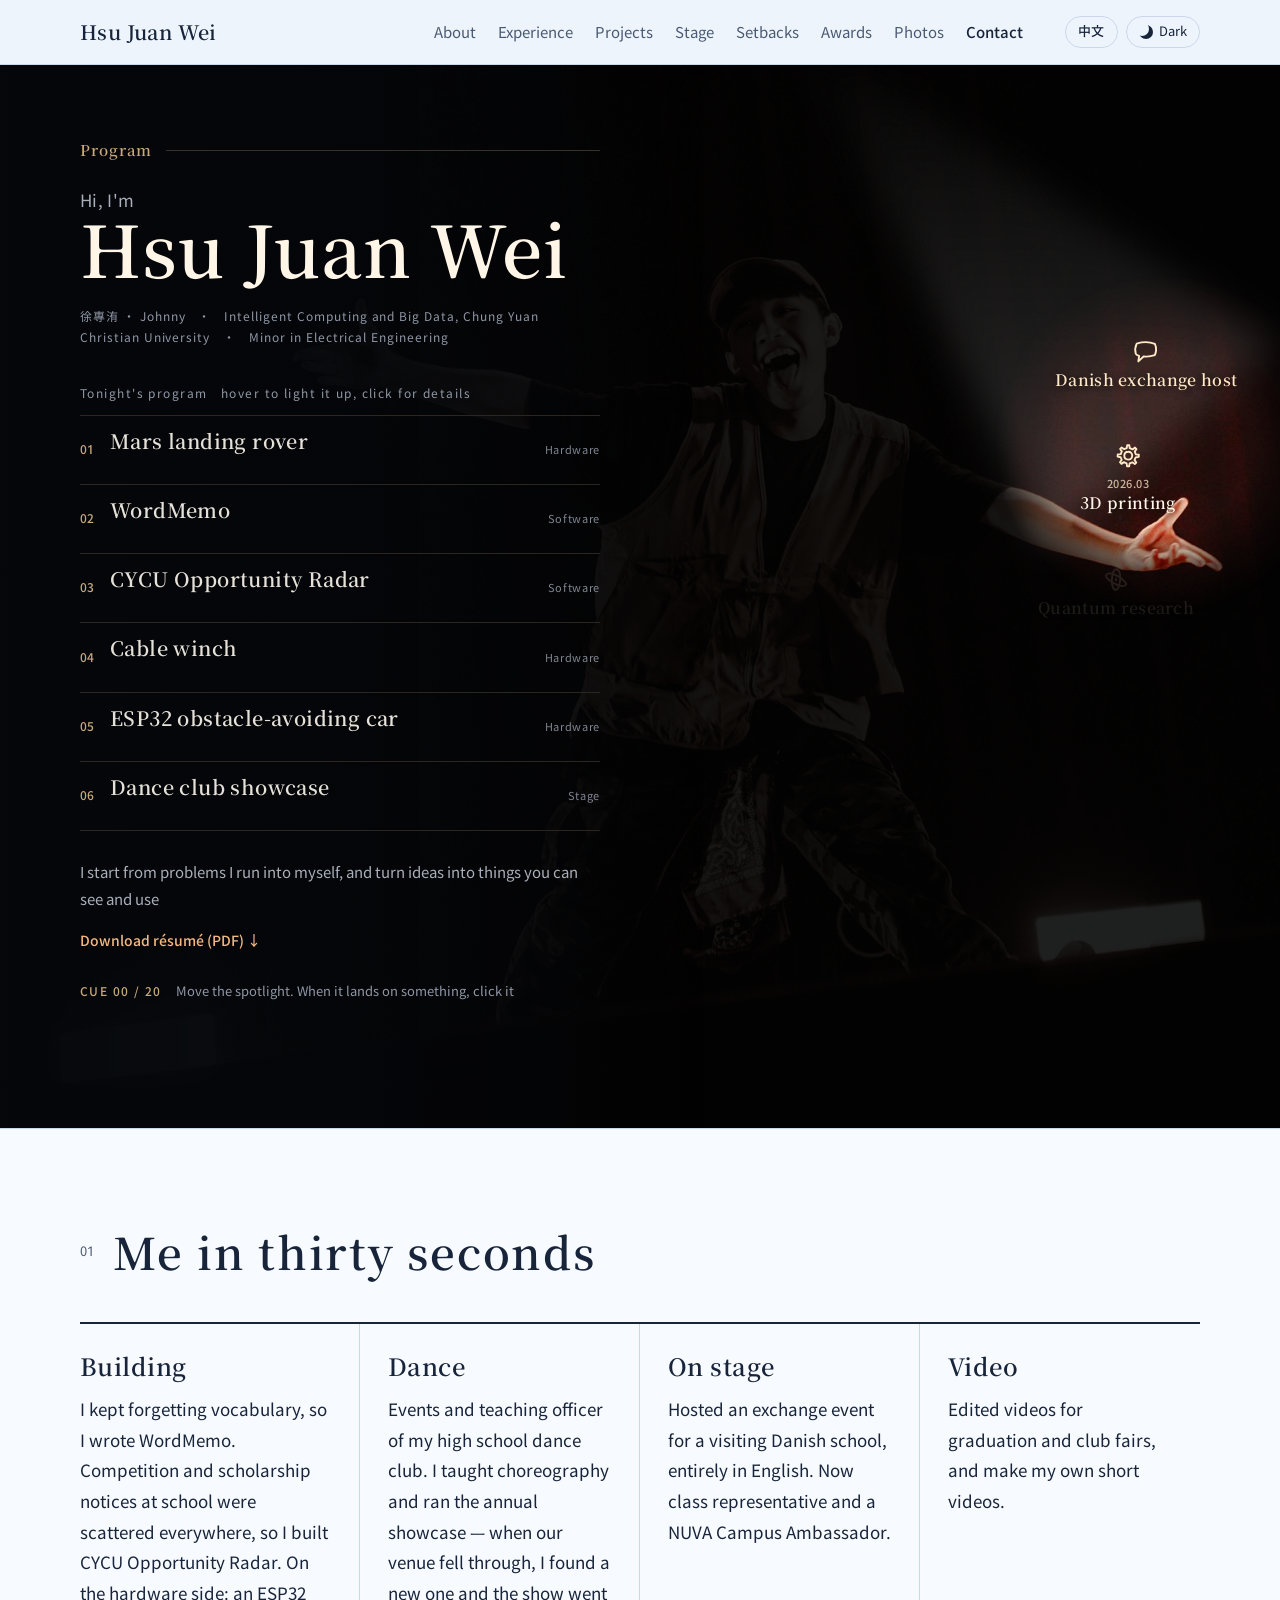
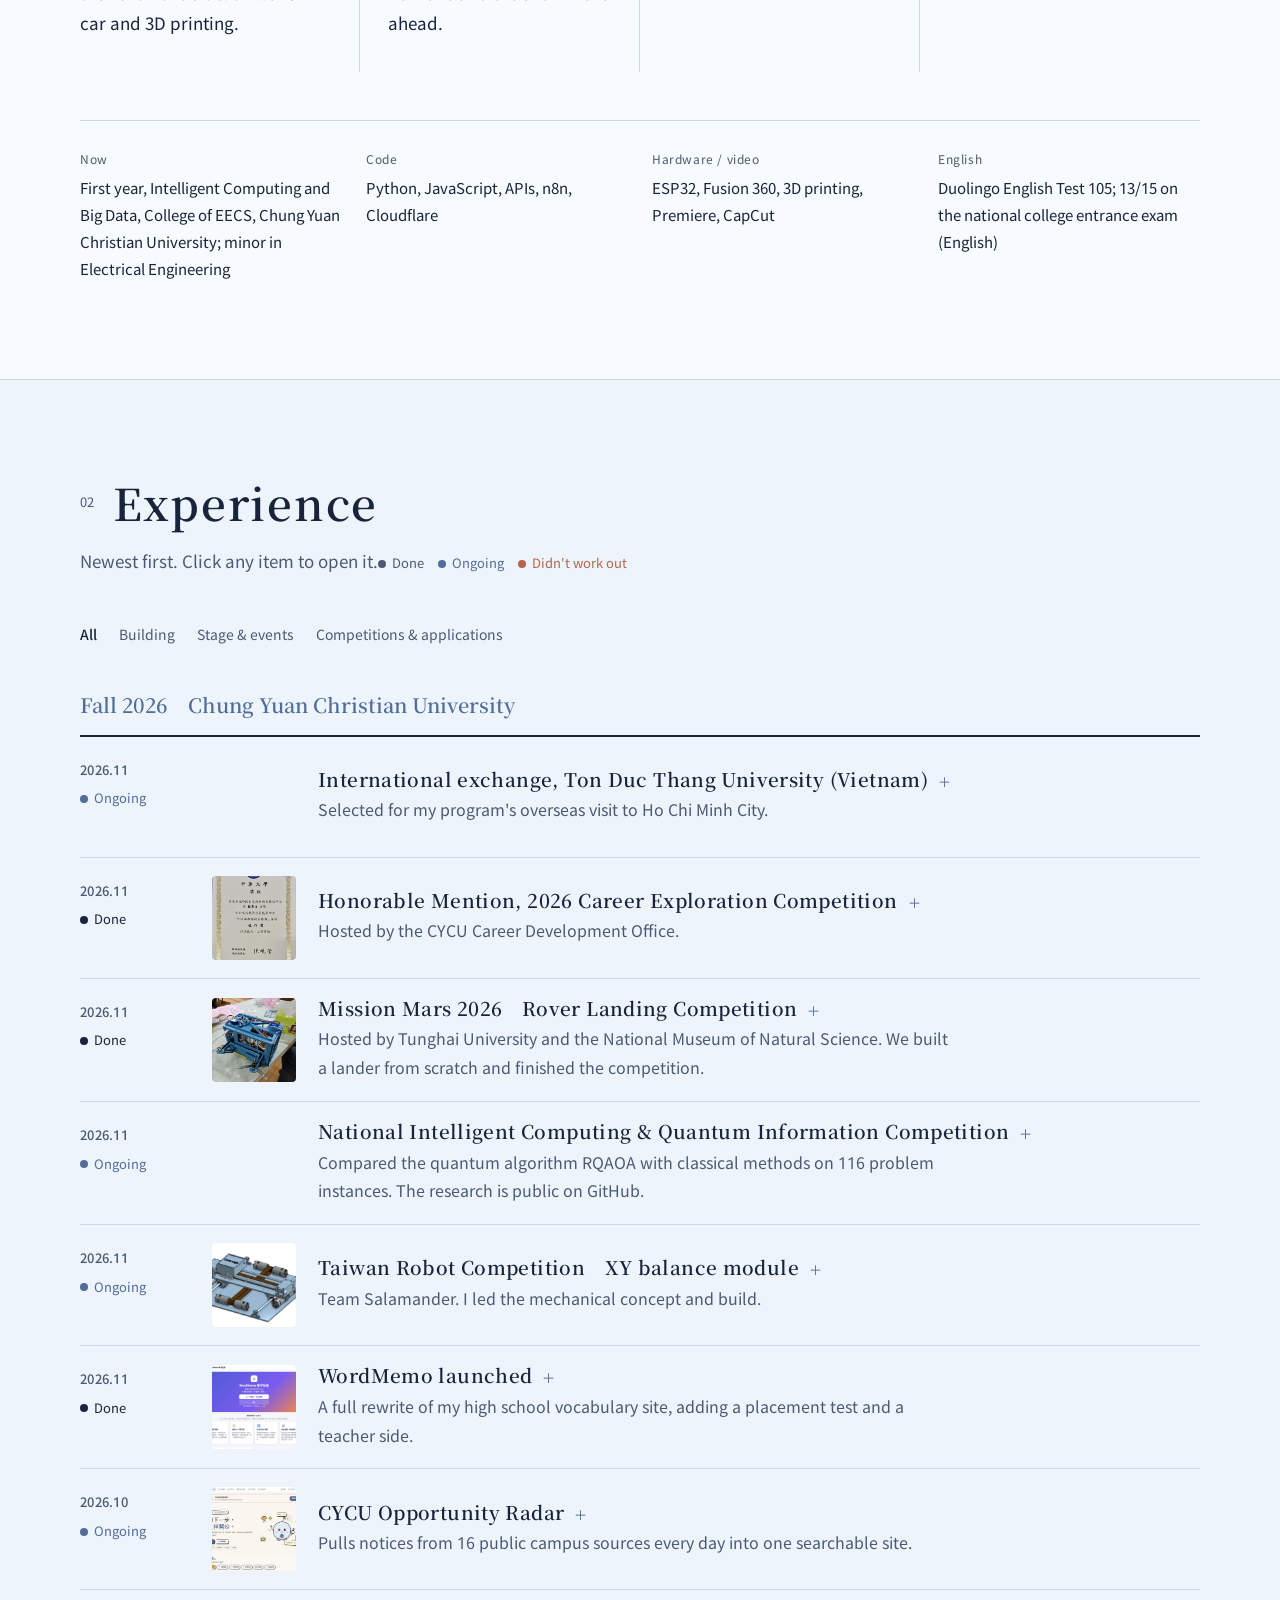
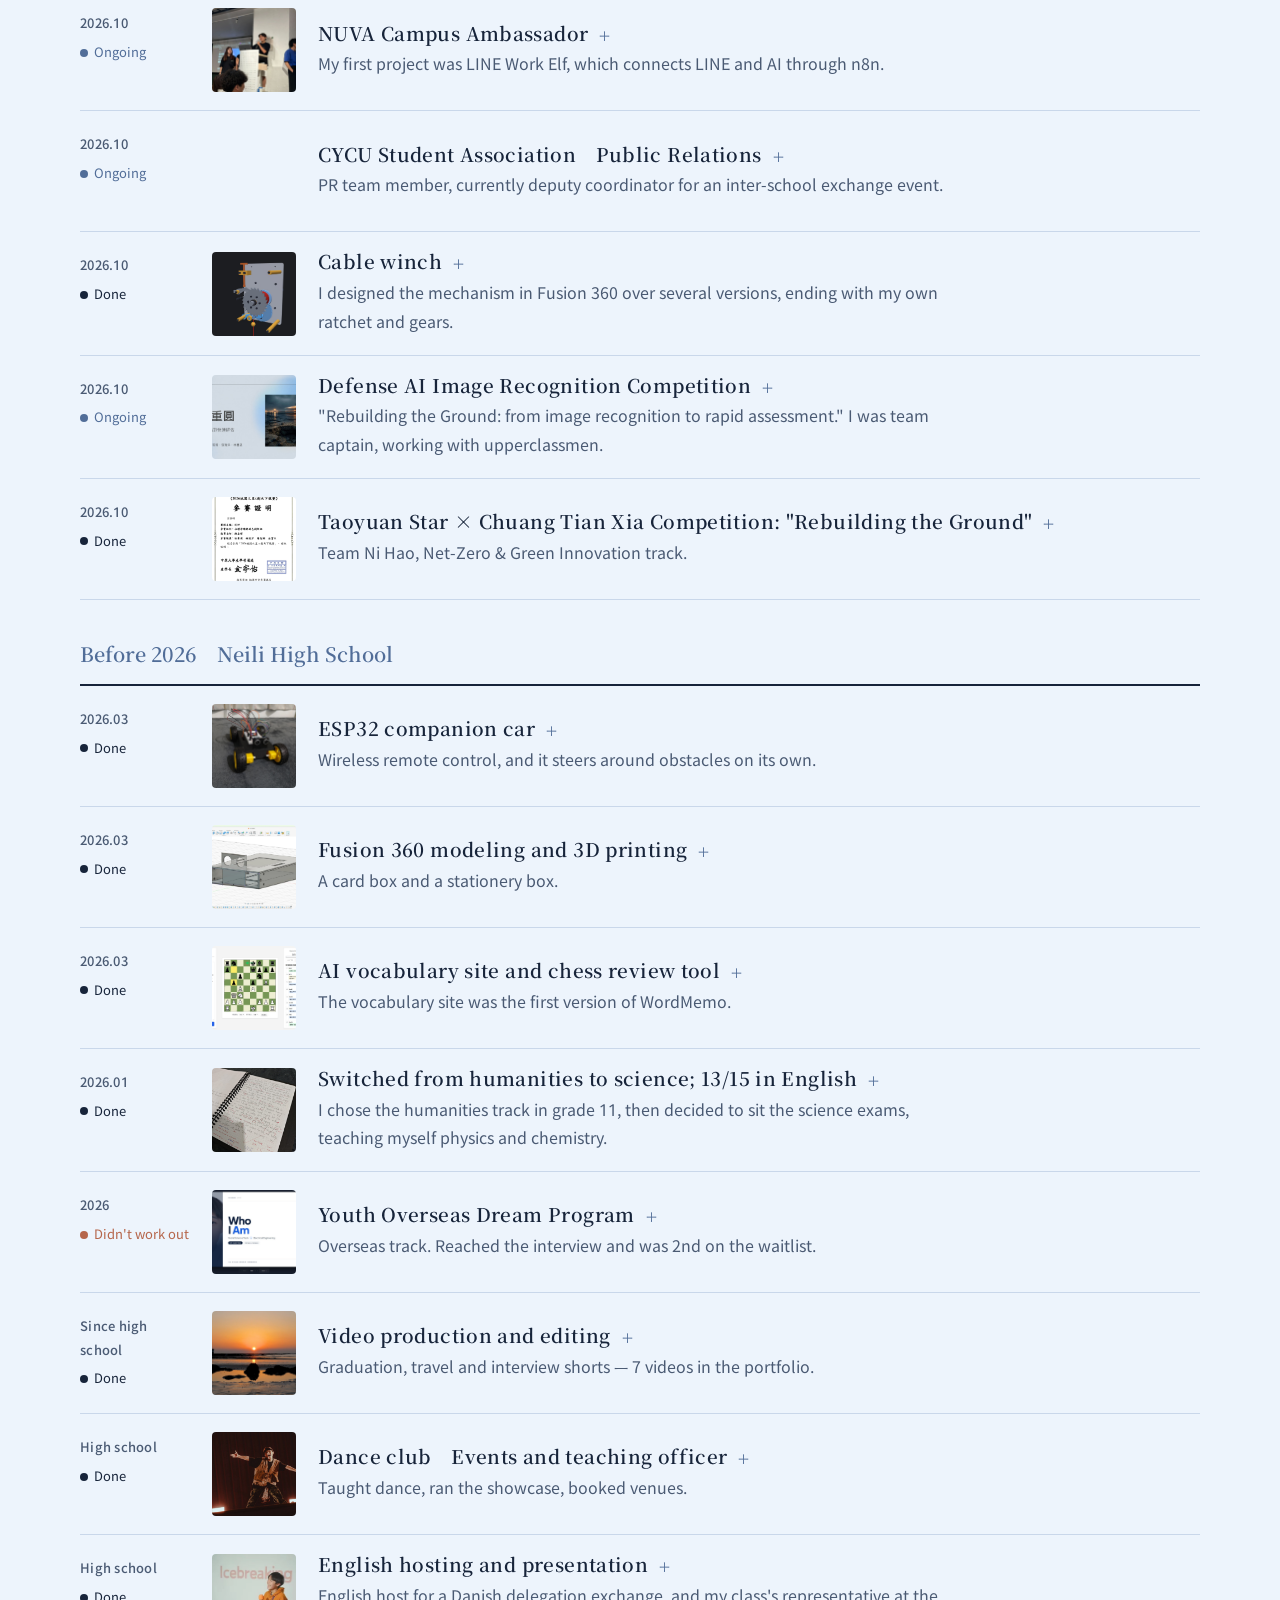
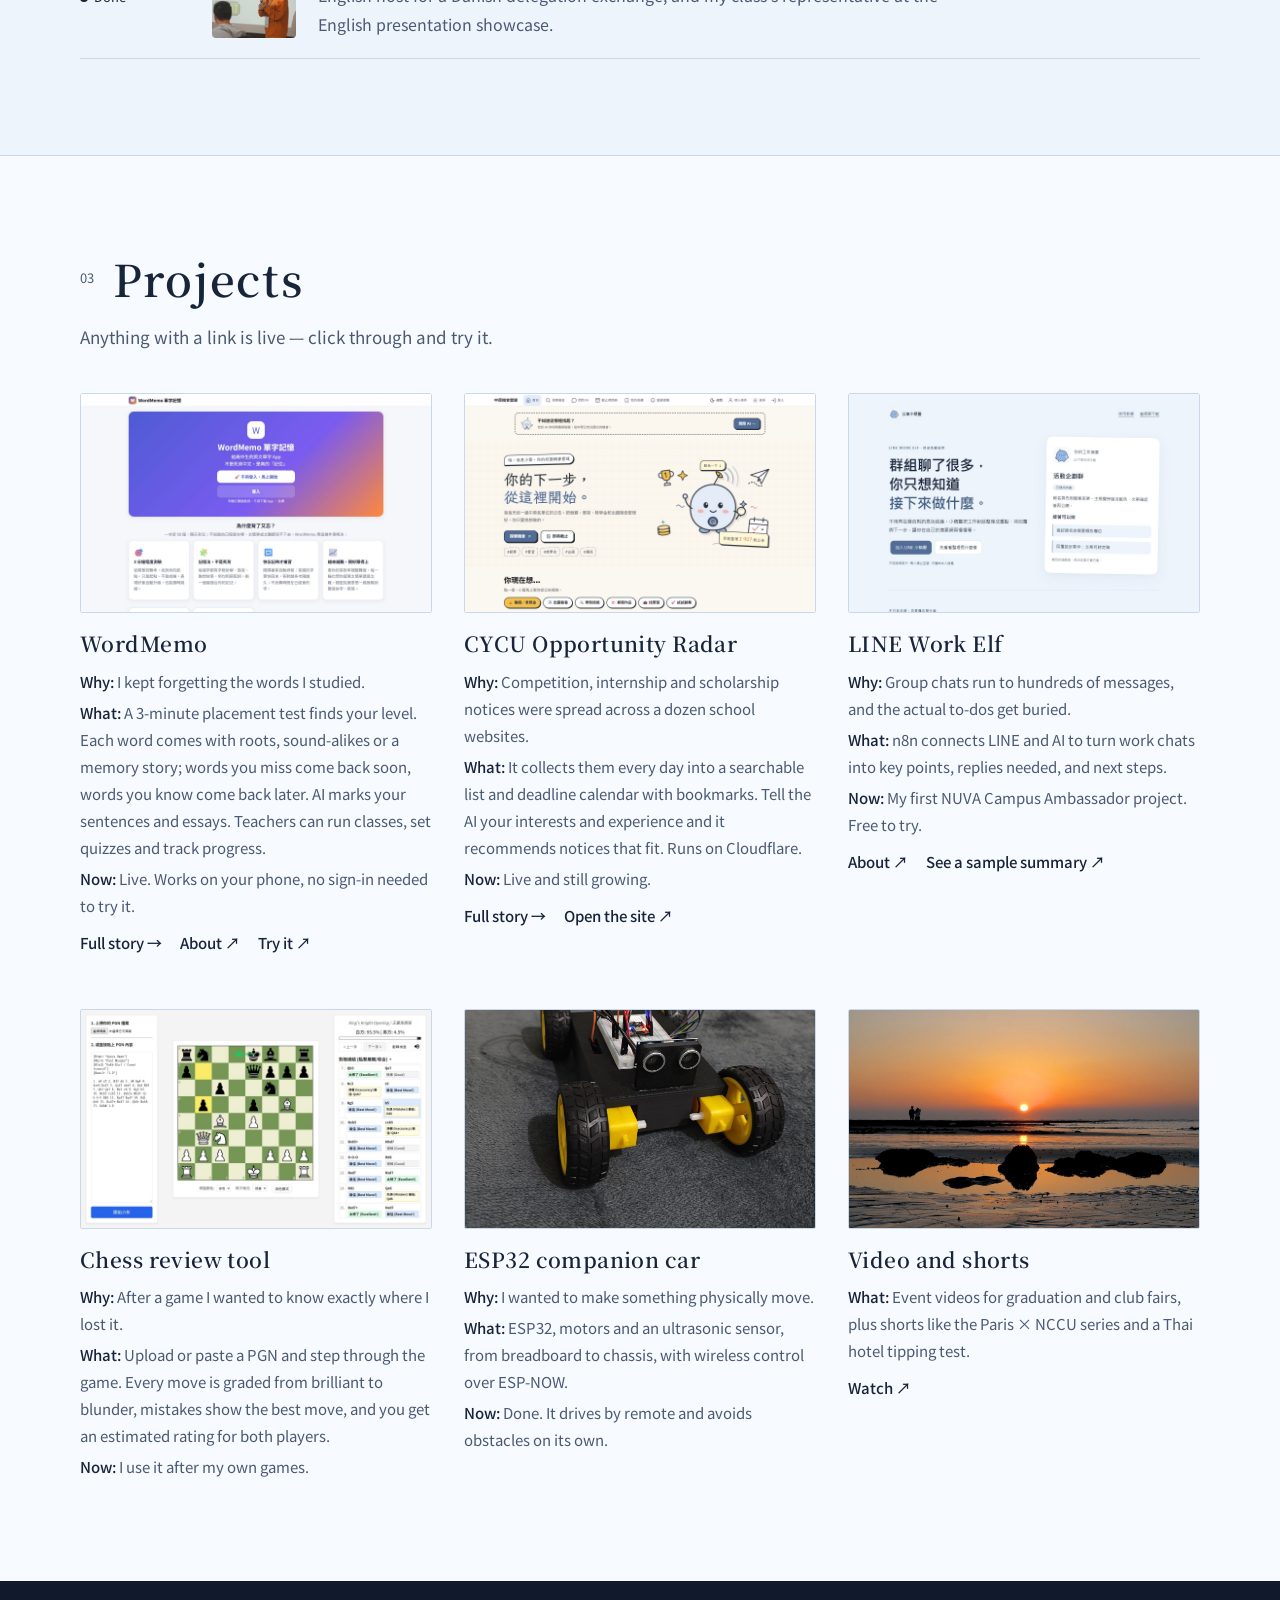
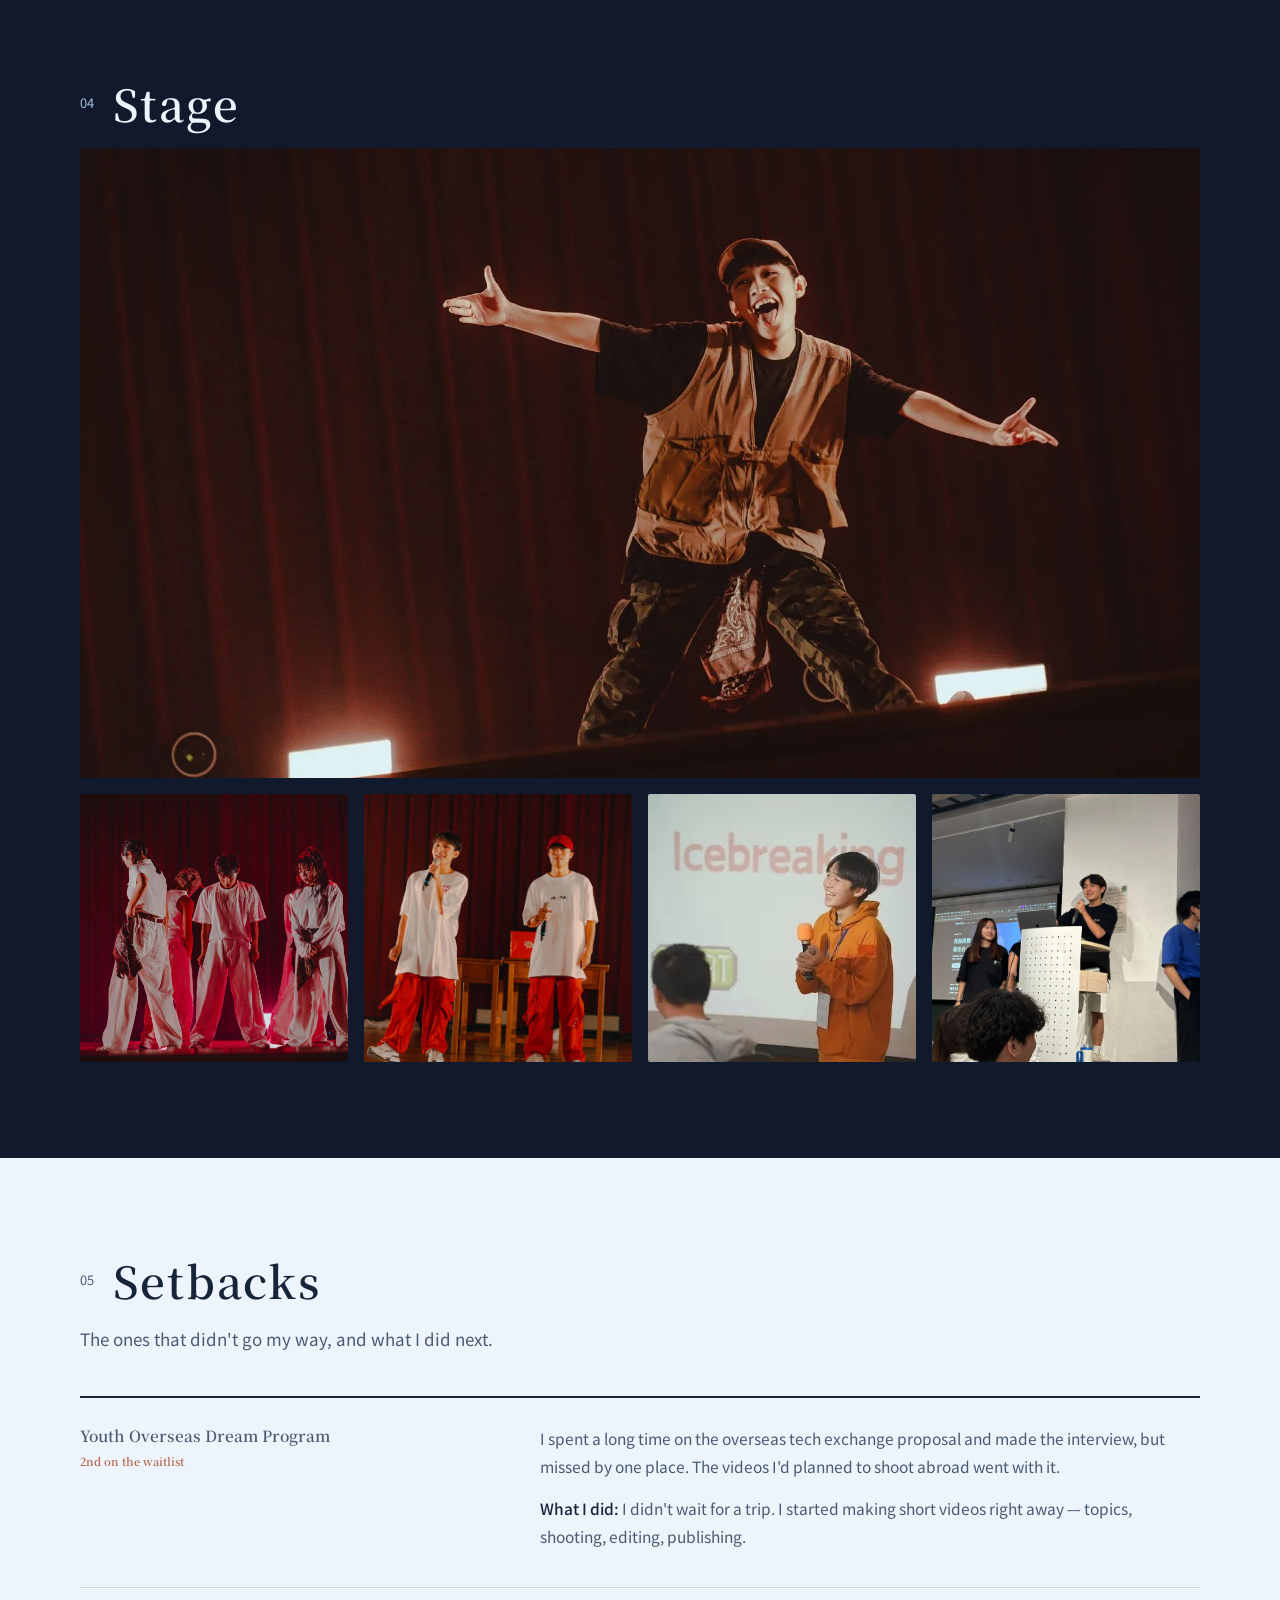
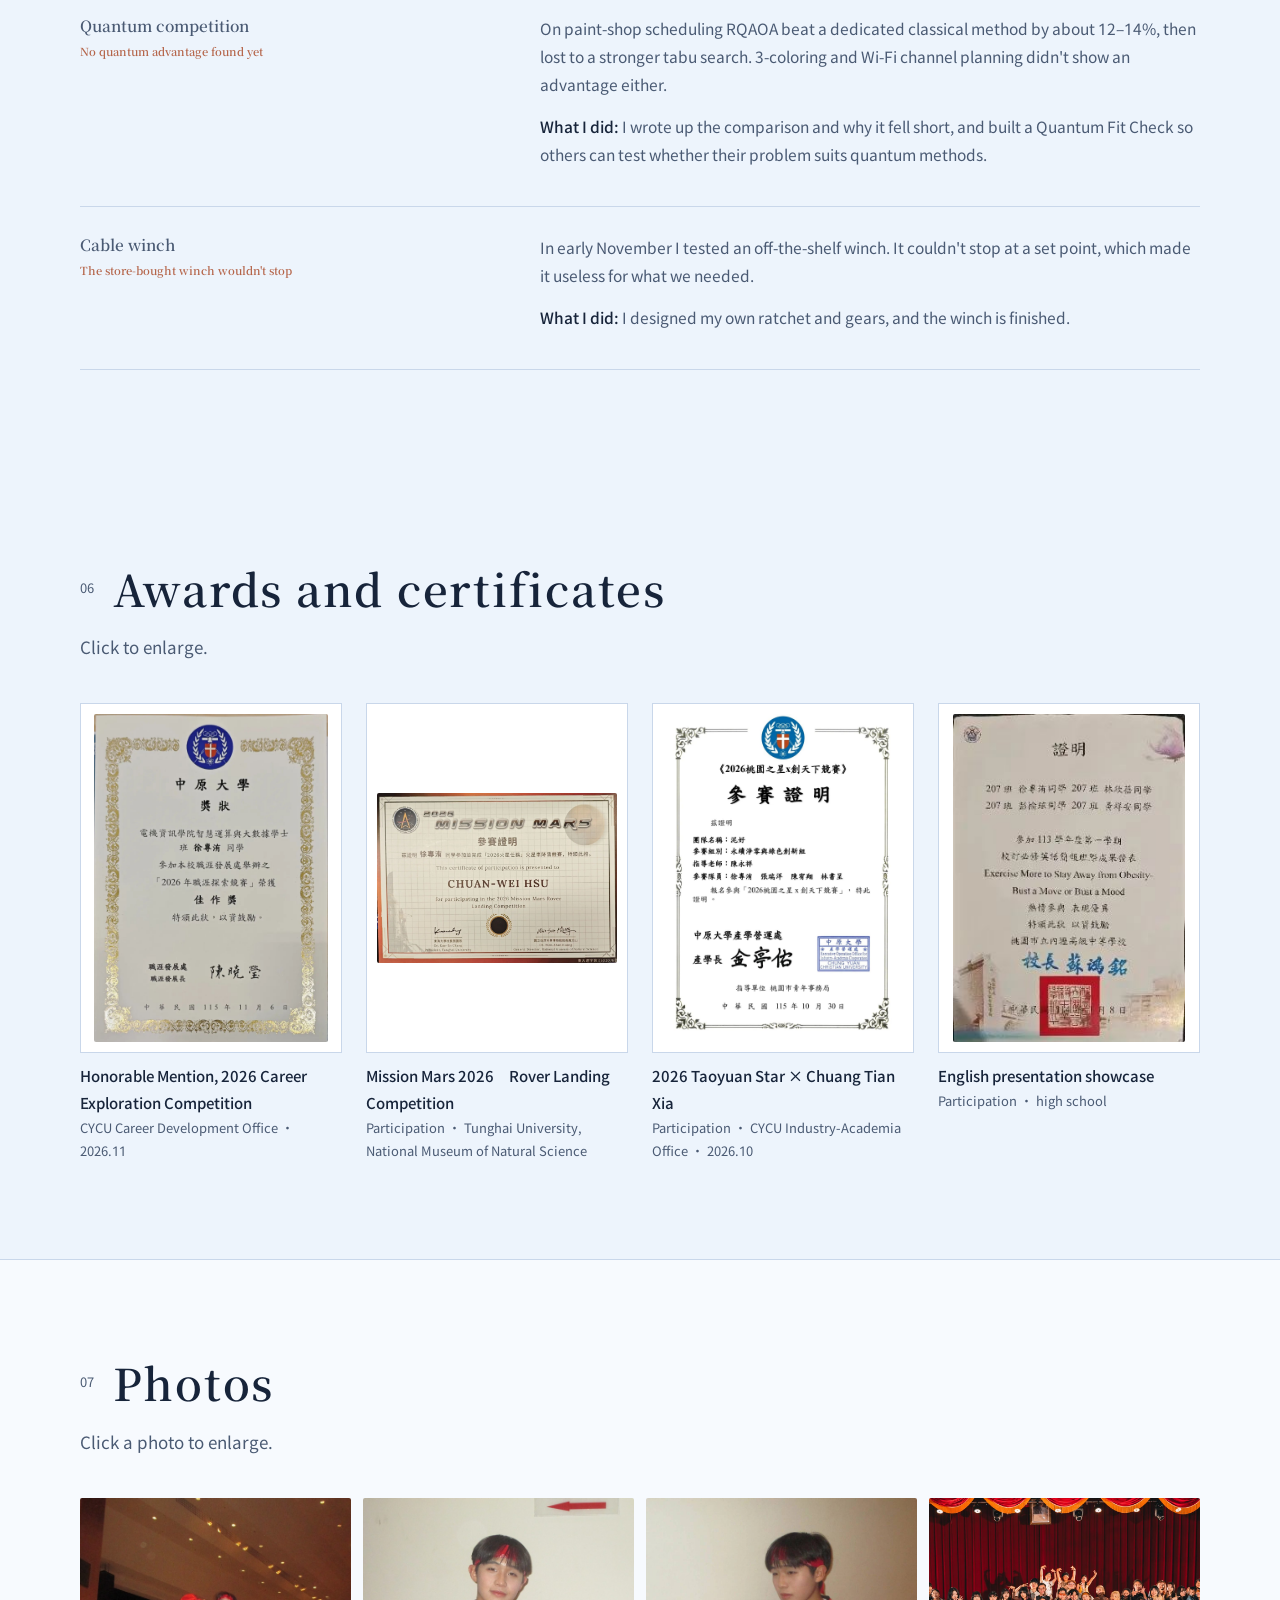
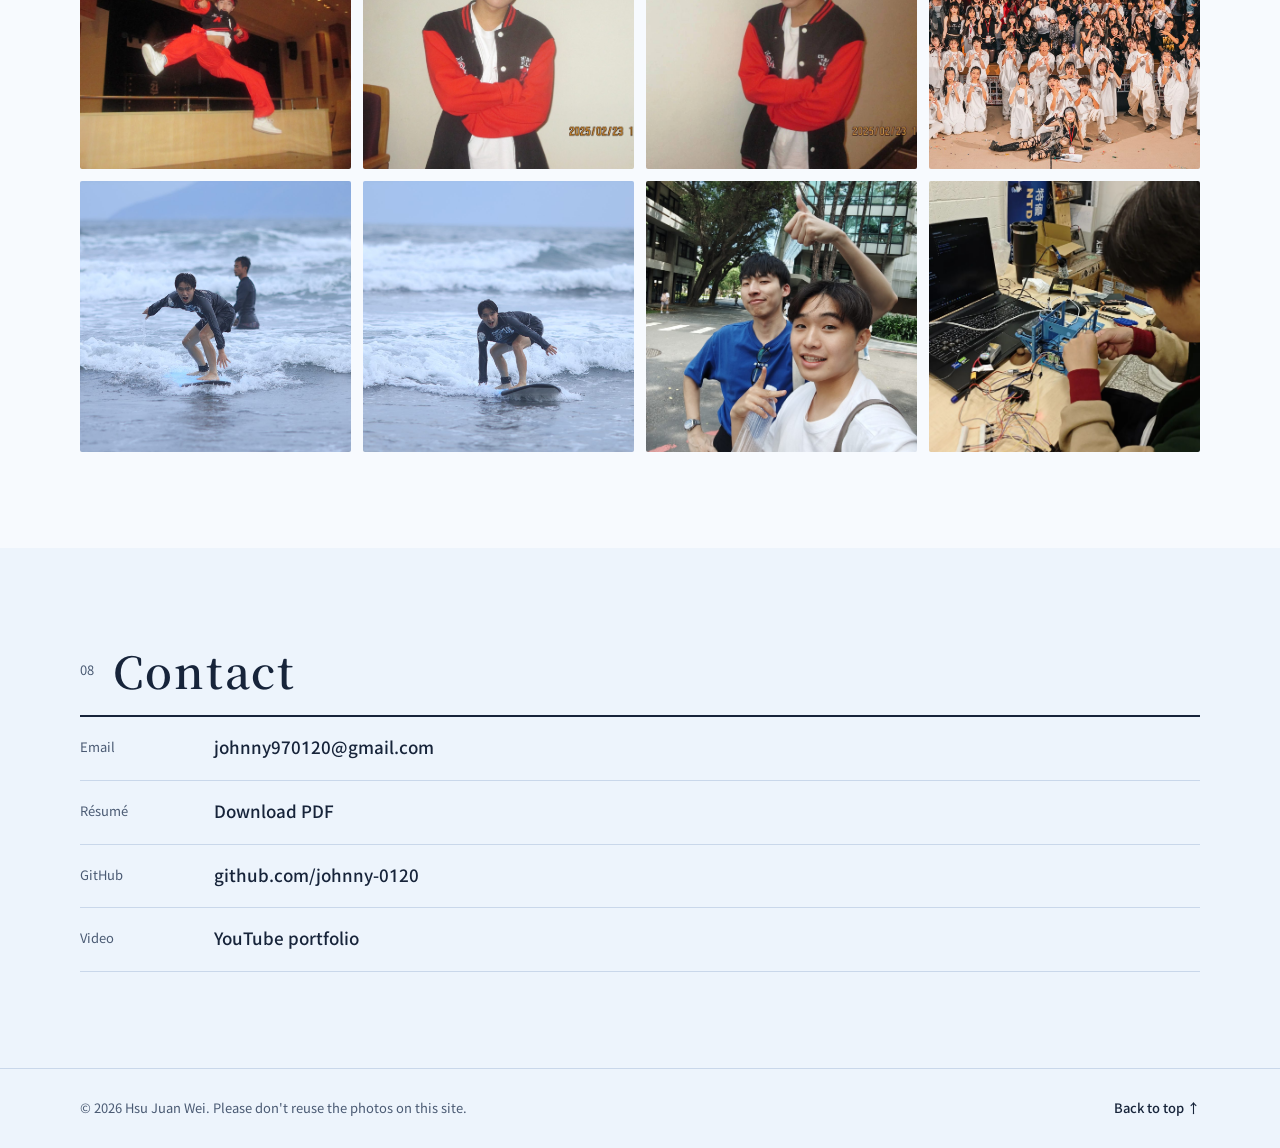
==== commit 8795a16b: "Add project deep-dive pages, resume PDFs, share cards, minor in EE - Deep-dive pages for WordMemo, R" ====
--- a/en/index.html
+++ b/en/index.html
@@ -4,16 +4,19 @@
 <meta charset="utf-8">
 <meta name="viewport" content="width=device-width, initial-scale=1">
 <title>Hsu Juan Wei (Johnny)</title>
-<meta name="description" content="Hsu Juan Wei (Johnny), Intelligent Computing and Big Data at Chung Yuan Christian University. I build software and hardware, dance, and host events. What worked, what's in progress, and what didn't are all here.">
+<meta name="description" content="Hsu Juan Wei (Johnny), Intelligent Computing and Big Data at Chung Yuan Christian University, minor in Electrical Engineering. I build software and hardware, dance, and host events. What worked, what's in progress, and what didn't are all here.">
 <meta property="og:title" content="Hsu Juan Wei (Johnny)">
 <meta property="og:description" content="Code, hardware, dance, and hosting.">
-<meta property="og:image" content="https://johnny-0120.github.io/img/hero.jpg">
+<meta property="og:image" content="https://johnny-0120.github.io/img/share-en.jpg">
+<meta property="og:url" content="https://johnny-0120.github.io/en/">
+<meta property="og:type" content="website">
+<meta name="twitter:card" content="summary_large_image">
 <link rel="icon" href="data:image/svg+xml,<svg xmlns='http://www.w3.org/2000/svg' viewBox='0 0 64 64'><rect width='64' height='64' rx='14' fill='%2317243A'/><text x='32' y='44' font-size='34' text-anchor='middle' fill='%23EDF4FC' font-family='serif'>洧</text></svg>">
 <link rel="preload" href="../fonts/wan-sb.woff2" as="font" type="font/woff2" crossorigin>
 <script>try{var t=localStorage.getItem("theme");if(t==="dark"||t==="light")document.documentElement.setAttribute("data-theme",t)}catch(e){}</script>
 <link rel="alternate" hreflang="zh-Hant" href="https://johnny-0120.github.io/">
 <link rel="alternate" hreflang="en" href="https://johnny-0120.github.io/en/">
-<link rel="stylesheet" href="../style.css?v=40">
+<link rel="stylesheet" href="../style.css?v=41">
 </head>
 <body>
 
@@ -43,26 +46,26 @@
   <div class="st-lit" aria-hidden="true"><img class="st-photo" src="../img/stage-solo.jpg" alt=""></div>
   <svg class="st-beam" aria-hidden="true"><defs><linearGradient id="beamG" x1="0" y1="0" x2="0" y2="1"><stop offset="0" stop-color="#fff" stop-opacity=".0"/><stop offset="1" stop-color="#fff" stop-opacity=".16"/></linearGradient></defs><polygon fill="url(#beamG)"/></svg>
   <div class="st-shade"></div>
-  <div class="props"></div>
-
   <div class="program">
     <p class="pg-label">Program</p>
     <h1><span class="pg-hi">Hi, I'm</span><span class="name">Hsu Juan Wei</span></h1>
-    <p class="pg-en">徐專洧 · Johnny　·　Intelligent Computing and Big Data, Chung Yuan Christian University</p>
+    <p class="pg-en">徐專洧 · Johnny　·　Intelligent Computing and Big Data, Chung Yuan Christian University　·　Minor in Electrical Engineering</p>
     <p class="pg-sub">Tonight's program　hover to light it up, click for details</p>
     <ol class="pg-list">
-      <li><button type="button" class="pg-item" data-img="../img/mars-rover.jpg" data-target="#x-mars"><img class="pg-thumb" src="../img/mars-rover.jpg" alt="" loading="lazy"><i>01</i><span class="pg-t">Mars landing rover<small>Our own ESP32 flight controller + camera landing</small></span><em>Hardware</em></button></li>
-      <li><button type="button" class="pg-item" data-img="../img/wordmemo-dark.jpg?v=3" data-target="#x-wordmemo"><img class="pg-thumb" src="../img/wordmemo-dark.jpg?v=3" alt="" loading="lazy"><i>02</i><span class="pg-t">WordMemo<small>Live, with a teacher dashboard</small></span><em>Software</em></button></li>
-      <li><button type="button" class="pg-item" data-img="../img/radar-dark.jpg?v=3" data-target="#x-radar"><img class="pg-thumb" src="../img/radar-dark.jpg?v=3" alt="" loading="lazy"><i>03</i><span class="pg-t">CYCU Opportunity Radar<small>Sorts 16 campus sources every day</small></span><em>Software</em></button></li>
-      <li><button type="button" class="pg-item" data-img="../img/reel-ratchet.jpg" data-target="#x-winch"><img class="pg-thumb" src="../img/reel-ratchet.jpg" alt="" loading="lazy"><i>04</i><span class="pg-t">Cable winch<small>My own ratchet and gears</small></span><em>Hardware</em></button></li>
+      <li><button type="button" class="pg-item" data-img="../img/mars-rover.jpg" data-target="#x-mars" data-page="projects/mars.html"><img class="pg-thumb" src="../img/mars-rover.jpg" alt="" loading="lazy"><i>01</i><span class="pg-t">Mars landing rover<small>Our own ESP32 flight controller + camera landing</small></span><em>Hardware</em></button></li>
+      <li><button type="button" class="pg-item" data-img="../img/wordmemo-dark.jpg?v=3" data-target="#x-wordmemo" data-page="projects/wordmemo.html"><img class="pg-thumb" src="../img/wordmemo-dark.jpg?v=3" alt="" loading="lazy"><i>02</i><span class="pg-t">WordMemo<small>Live, with a teacher dashboard</small></span><em>Software</em></button></li>
+      <li><button type="button" class="pg-item" data-img="../img/radar-dark.jpg?v=3" data-target="#x-radar" data-page="projects/radar.html"><img class="pg-thumb" src="../img/radar-dark.jpg?v=3" alt="" loading="lazy"><i>03</i><span class="pg-t">CYCU Opportunity Radar<small>Sorts 16 campus sources every day</small></span><em>Software</em></button></li>
+      <li><button type="button" class="pg-item" data-img="../img/reel-ratchet.jpg" data-target="#x-winch" data-page="projects/winch.html"><img class="pg-thumb" src="../img/reel-ratchet.jpg" alt="" loading="lazy"><i>04</i><span class="pg-t">Cable winch<small>My own ratchet and gears</small></span><em>Hardware</em></button></li>
       <li><button type="button" class="pg-item" data-img="../img/esp32-car.jpg" data-target="#x-esp32"><img class="pg-thumb" src="../img/esp32-car.jpg" alt="" loading="lazy"><i>05</i><span class="pg-t">ESP32 obstacle-avoiding car<small>Wireless control, ultrasonic avoidance</small></span><em>Hardware</em></button></li>
       <li><button type="button" class="pg-item" data-img="../img/dance-group.jpg" data-target="#x-dance"><img class="pg-thumb" src="../img/dance-group.jpg" alt="" loading="lazy"><i>06</i><span class="pg-t">Dance club showcase<small>Lost the venue, found another, show went on</small></span><em>Stage</em></button></li>
     </ol>
     <p class="pg-lede">I start from problems I run into myself, and turn ideas into things you can see and use</p>
+    <p class="pg-cv"><a href="../resume/hsu-juan-wei-resume-en.pdf" target="_blank" rel="noopener">Download résumé (PDF) ↓</a></p>
     <div class="cue-line" aria-live="polite">
       <p class="cue-hint"><b>CUE <span class="got">00</span> / <span class="total">00</span></b>Move the spotlight. When it lands on something, click it</p>
     </div>
   </div>
+  <div class="props" role="group" aria-label="Experience on stage"></div>
 </section>
 
 <!-- QUICK -->
@@ -87,7 +90,7 @@
     </article>
   </div>
   <dl class="facts">
-    <div><dt>Now</dt><dd>First year, College of EECS, Chung Yuan Christian University</dd></div>
+    <div><dt>Now</dt><dd>First year, Intelligent Computing and Big Data, College of EECS, Chung Yuan Christian University; minor in Electrical Engineering</dd></div>
     <div><dt>Code</dt><dd>Python, JavaScript, APIs, n8n, Cloudflare</dd></div>
     <div><dt>Hardware / video</dt><dd>ESP32, Fusion 360, 3D printing, Premiere, CapCut</dd></div>
     <div><dt>English</dt><dd>Duolingo English Test 105; 13/15 on the national college entrance exam (English)</dd></div>
@@ -133,6 +136,7 @@
       <img class="thumb" src="../img/mars-rover.jpg" alt="" loading="lazy">
       <div><h3>Mission Mars 2026　Rover Landing Competition</h3><p>Hosted by Tunghai University and the National Museum of Natural Science. We built a lander from scratch and finished the competition.</p></div></summary>
       <div class="more">
+        <p class="work-links"><a class="deep-link" href="projects/mars.html">Full story →</a></p>
         <p>The frame is 3D printed. We wrote our own quadcopter flight controller on an ESP32, and added an ESP32 camera that reads AprilTags on the ground so the craft can find its landing spot on its own.</p>
         <p>My teammates and I designed the landing approach together, and took it from nothing to a finished run on competition day.</p>
         <div class="more-photos">
@@ -163,6 +167,7 @@
       <img class="thumb" src="../img/trc-xy.jpg" alt="" loading="lazy">
       <div><h3>Taiwan Robot Competition　XY balance module</h3><p>Team Salamander. I led the mechanical concept and build.</p></div></summary>
       <div class="more">
+        <p class="work-links"><a class="deep-link" href="projects/trc.html">Full story →</a></p>
         <p>A counterweight module for warehouse robots. Factories stack loads high, so robots can tip over when they turn, brake or get bumped — most sites just slow them down.</p>
         <p>Load cells at the four corners measure force and work out which way the load is about to tip. Belts on the X and Y axes then move a counterweight to compensate. Each axis runs four 775 motors in sync, and the weight moves on PID plus S-curve control so it doesn't shake the robot.</p>
         <p>Initial simulation in our 8-page technical report: the module raises the static tipping threshold by about 11–12%. Next up are real tests of the counterweight, response and loaded driving.</p>
@@ -179,6 +184,7 @@
       <img class="thumb" src="../img/wordmemo.jpg?v=3" data-dark="../img/wordmemo-dark.jpg?v=3" alt="" loading="lazy">
       <div><h3>WordMemo launched</h3><p>A full rewrite of my high school vocabulary site, adding a placement test and a teacher side.</p></div></summary>
       <div class="more">
+        <p class="work-links"><a class="deep-link" href="projects/wordmemo.html">Full story →</a></p>
         <p>It covers the official 6,000-word high school list. Students can learn, review, spell, and get AI feedback on sentences and essays; teachers can set up classes, assign quizzes and see results. You can try it without signing in.</p>
         <p class="work-links"><a href="https://wordmemo.johnny970120.workers.dev/about" target="_blank" rel="noopener">About ↗</a><a href="https://wordmemo.johnny970120.workers.dev" target="_blank" rel="noopener">Try it ↗</a></p>
         <div class="more-photos"><img src="../img/wordmemo.jpg?v=3" data-dark="../img/wordmemo-dark.jpg?v=3" alt="WordMemo home page" loading="lazy"></div>
@@ -190,6 +196,7 @@
       <img class="thumb" src="../img/radar.jpg?v=3" data-dark="../img/radar-dark.jpg?v=3" alt="" loading="lazy">
       <div><h3>CYCU Opportunity Radar</h3><p>Pulls notices from 16 public campus sources every day into one searchable site.</p></div></summary>
       <div class="more">
+        <p class="work-links"><a class="deep-link" href="projects/radar.html">Full story →</a></p>
         <p>Competitions, internships, scholarships, exchanges and talks. There's a deadline calendar, bookmarks and alerts, and you can tell an AI what you're into and let it pick from the notices.</p>
         <p>Built with TypeScript, React, Cloudflare D1 and Google sign-in, and installable as a phone app (PWA) with push notifications. In late October I moved the whole thing to Cloudflare, along with 5,000+ records.</p>
         <p class="work-links"><a href="https://cycu-radar-app.johnny970120.workers.dev" target="_blank" rel="noopener">Open the site ↗</a></p>
@@ -225,6 +232,7 @@
       <img class="thumb" src="../img/reel-mk4.jpg" alt="" loading="lazy">
       <div><h3>Cable winch</h3><p>I designed the mechanism in Fusion 360 over several versions, ending with my own ratchet and gears.</p></div></summary>
       <div class="more">
+        <p class="work-links"><a class="deep-link" href="projects/winch.html">Full story →</a></p>
         <p>Each version changed the layout and part sizes, and I added phone control with an ESP32-C3. The store-bought winch wouldn't stop on its own, so I replaced it with my own ratchet and gears: a ratchet wheel beside the drum and a pawl that locks it in place. The mechanism is finished.</p>
         <div class="more-photos">
           <img src="../img/reel-mk4.jpg" alt="Winch, full mechanism" loading="lazy">
@@ -258,14 +266,6 @@
         <div class="more-photos"><img src="../img/cert-chuangtianxia.jpg" alt="Certificate of participation, 2026 Taoyuan Star × Chuang Tian Xia" loading="lazy"></div>
       </div>
     </details></li>
-
-    <li id="x-classrep" data-shape="flag" data-short="Class rep" data-c="stage" class="plain">
-      <div class="row">
-        <div class="meta"><time>2026.09</time><span class="st st-now">Ongoing</span></div>
-      <span class="thumb none"></span>
-        <div><h3>Class representative</h3></div>
-      </div>
-    </li>
 
     <li class="tl-year">Before 2026　Neili High School</li>
 
@@ -367,21 +367,13 @@
     <li id="x-denmark" data-shape="bubble" data-short="Danish exchange host" data-c="stage"><details><summary>
       <div class="meta"><time>High school</time><span class="st st-done">Done</span></div>
       <img class="thumb" src="../img/host-denmark.jpg" alt="" loading="lazy">
-      <div><h3>Danish delegation exchange　English host</h3><p>I ran the ice-breakers and the whole program in English.</p></div></summary>
+      <div><h3>English hosting and presentation</h3><p>English host for a Danish delegation exchange, and my class's representative at the English presentation showcase.</p></div></summary>
       <div class="more">
         <p>March 2024, co-hosted in English with my classmate William. After the opening we ran a Treasure Hunt: a photo cut into 9 pieces and hidden around the first floor, with a negotiation round at the end for teams to trade pieces.</p>
         <p>I prepared the run of show, introduced both schools, and linked every segment live in English.</p>
-        <div class="more-photos"><img src="../img/host-denmark.jpg" alt="Hosting the ice-breaker" loading="lazy"></div>
-      </div>
-    </details></li>
-
-    <li id="x-engpres" data-shape="bubble" data-short="English presentation" data-c="stage"><details><summary>
-      <div class="meta"><time>High school</time><span class="st st-done">Done</span></div>
-      <img class="thumb" src="../img/cert-english.jpg" alt="" loading="lazy">
-      <div><h3>Class representative, English presentation</h3><p>Represented my class at the English presentation showcase.</p></div></summary>
-      <div class="more">
         <p>In English presentation class I combined my talk with a dance performance, and my teacher picked me to represent the class at the showcase.</p>
-        <div class="more-photos"><img src="../img/cert-english.jpg" alt="English presentation certificate" loading="lazy"></div>
+        <div class="more-photos"><img src="../img/host-denmark.jpg" alt="Hosting the ice-breaker" loading="lazy">
+          <img src="../img/cert-english.jpg" alt="English presentation certificate" loading="lazy"></div>
       </div>
     </details></li>
   </ol>
@@ -400,7 +392,7 @@
         <p><b>Why: </b>I kept forgetting the words I studied.</p>
         <p><b>What: </b>A 3-minute placement test finds your level. Each word comes with roots, sound-alikes or a memory story; words you miss come back soon, words you know come back later. AI marks your sentences and essays. Teachers can run classes, set quizzes and track progress.</p>
         <p><b>Now: </b>Live. Works on your phone, no sign-in needed to try it.</p>
-        <p class="work-links"><a href="https://wordmemo.johnny970120.workers.dev/about" target="_blank" rel="noopener">About ↗</a><a href="https://wordmemo.johnny970120.workers.dev" target="_blank" rel="noopener">Try it ↗</a></p>
+        <p class="work-links"><a class="deep-link" href="projects/wordmemo.html">Full story →</a><a href="https://wordmemo.johnny970120.workers.dev/about" target="_blank" rel="noopener">About ↗</a><a href="https://wordmemo.johnny970120.workers.dev" target="_blank" rel="noopener">Try it ↗</a></p>
       </div>
     </article>
     <article class="work">
@@ -410,7 +402,7 @@
         <p><b>Why: </b>Competition, internship and scholarship notices were spread across a dozen school websites.</p>
         <p><b>What: </b>It collects them every day into a searchable list and deadline calendar with bookmarks. Tell the AI your interests and experience and it recommends notices that fit. Runs on Cloudflare.</p>
         <p><b>Now: </b>Live and still growing.</p>
-        <p class="work-links"><a href="https://cycu-radar-app.johnny970120.workers.dev" target="_blank" rel="noopener">Open the site ↗</a></p>
+        <p class="work-links"><a class="deep-link" href="projects/radar.html">Full story →</a><a href="https://cycu-radar-app.johnny970120.workers.dev" target="_blank" rel="noopener">Open the site ↗</a></p>
       </div>
     </article>
     <article class="work">
@@ -534,7 +526,7 @@
   <h2 class="sec-title"><span>08</span>Contact</h2>
   <ul class="contact-list">
     <li><span>Email</span><a href="mailto:johnny970120@gmail.com">johnny970120@gmail.com</a></li>
-    <li><span>Phone</span><a href="tel:+886928786050">0928-786-050</a></li>
+    <li><span>Résumé</span><a href="../resume/hsu-juan-wei-resume-en.pdf" target="_blank" rel="noopener">Download PDF</a></li>
     <li><span>GitHub</span><a href="https://github.com/johnny-0120" target="_blank" rel="noopener">github.com/johnny-0120</a></li>
     <li><span>Video</span><a href="https://www.youtube.com/playlist?list=PLNdr0lbFCzFA" target="_blank" rel="noopener">YouTube portfolio</a></li>
   </ul>
@@ -552,6 +544,6 @@
   <img alt="">
 </div>
 
-<script src="../main.js?v=30"></script>
+<script src="../main.js?v=31"></script>
 </body>
 </html>
--- a/style.css
+++ b/style.css
@@ -602,3 +602,35 @@
 html[lang="en"] .pg-label{letter-spacing:.06em}
 @media (max-width:640px){.bar-name{font-size:17px}.bar-right{gap:0}.lang-btn{padding:3px 10px}}
 @media (max-width:340px){.bar-name{font-size:15px}.lang-btn{padding:3px 8px;margin-right:6px}.menu-btn{padding:4px 10px}}
+
+/* ---------- 作品深入介紹頁 ---------- */
+.pj-main{max-width:860px;margin:0 auto;padding:48px 16px 80px}
+.pj-back{display:inline-block;font-size:14px;color:var(--ink-2);margin-bottom:36px}
+.pj-back:hover{color:var(--ink)}
+.pj-kind{font-size:13px;letter-spacing:.1em;color:var(--accent);margin-bottom:8px}
+.pj-title{font-family:var(--serif);font-size:clamp(40px,6vw,68px);line-height:1.15;margin-bottom:18px}
+.pj-lede{font-size:19px;line-height:1.75;color:var(--ink);max-width:36em;margin-bottom:36px}
+.pj-cover{margin:0 0 32px}
+.pj-cover img{width:100%;max-height:560px;object-fit:cover;object-position:50% 40%;border-radius:4px;background:var(--img-bg)}
+.pj-meta{display:grid;grid-template-columns:repeat(auto-fit,minmax(180px,1fr));gap:18px 28px;margin:0 0 26px;padding:22px 0;border-top:2px solid var(--ink);border-bottom:1px solid var(--line)}
+.pj-meta dt{font-size:12px;color:var(--ink-2);letter-spacing:.06em}
+.pj-meta dd{margin:4px 0 0;font-size:15px}
+.pj-links{margin-bottom:12px}
+.pj-sec{margin-top:52px}
+.pj-sec h2{font-family:var(--serif);font-size:26px;margin-bottom:16px}
+.pj-sec p,.pj-sec li{font-size:16.5px;line-height:1.9;color:var(--ink)}
+.pj-sec ul{padding-left:1.2em;margin:0}
+.pj-sec li{margin-bottom:10px}
+.pj-sec li::marker{color:var(--accent)}
+.pj-sec .masonry{grid-template-columns:repeat(3,minmax(0,1fr))}
+.pj-more{margin-top:64px;padding-top:24px;border-top:1px solid var(--line);display:flex;flex-wrap:wrap;gap:10px 24px;align-items:baseline}
+.pj-more p{width:100%;font-size:13px;color:var(--ink-2)}
+.pj-more a{font-family:var(--serif);font-size:18px;font-weight:600;color:var(--ink)}
+.pj-more a:hover{color:var(--accent)}
+.deep-link{font-weight:700!important}
+@media (max-width:640px){.pj-main{padding-top:28px}.pj-lede{font-size:17px}.pj-sec .masonry{grid-template-columns:repeat(2,minmax(0,1fr))}}
+.prop:focus-visible{outline:2px solid #F2B880;outline-offset:4px;border-radius:4px}
+
+.pg-cv{margin:-14px 0 26px;font-size:14px}
+.pg-cv a{color:#F2B880;font-weight:600;pointer-events:auto}
+.pg-cv a:hover{color:#FFF6E8}
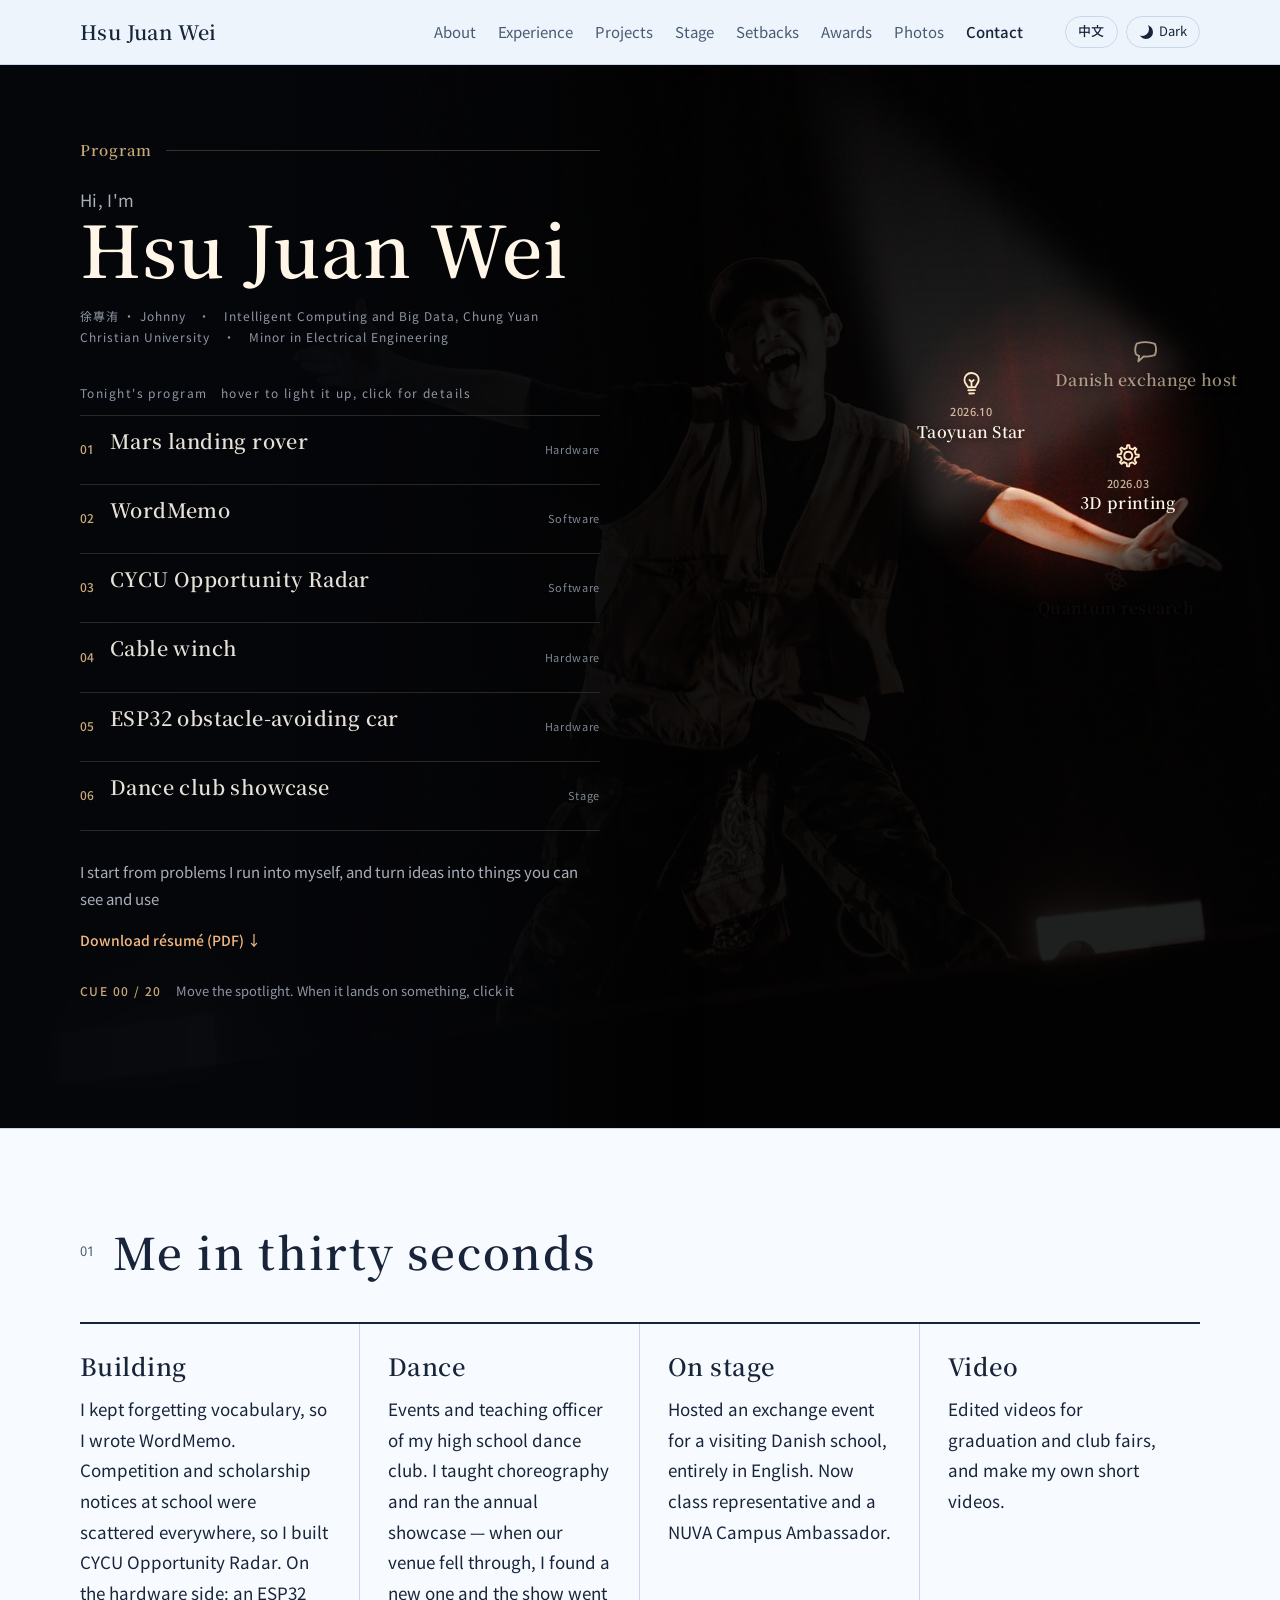
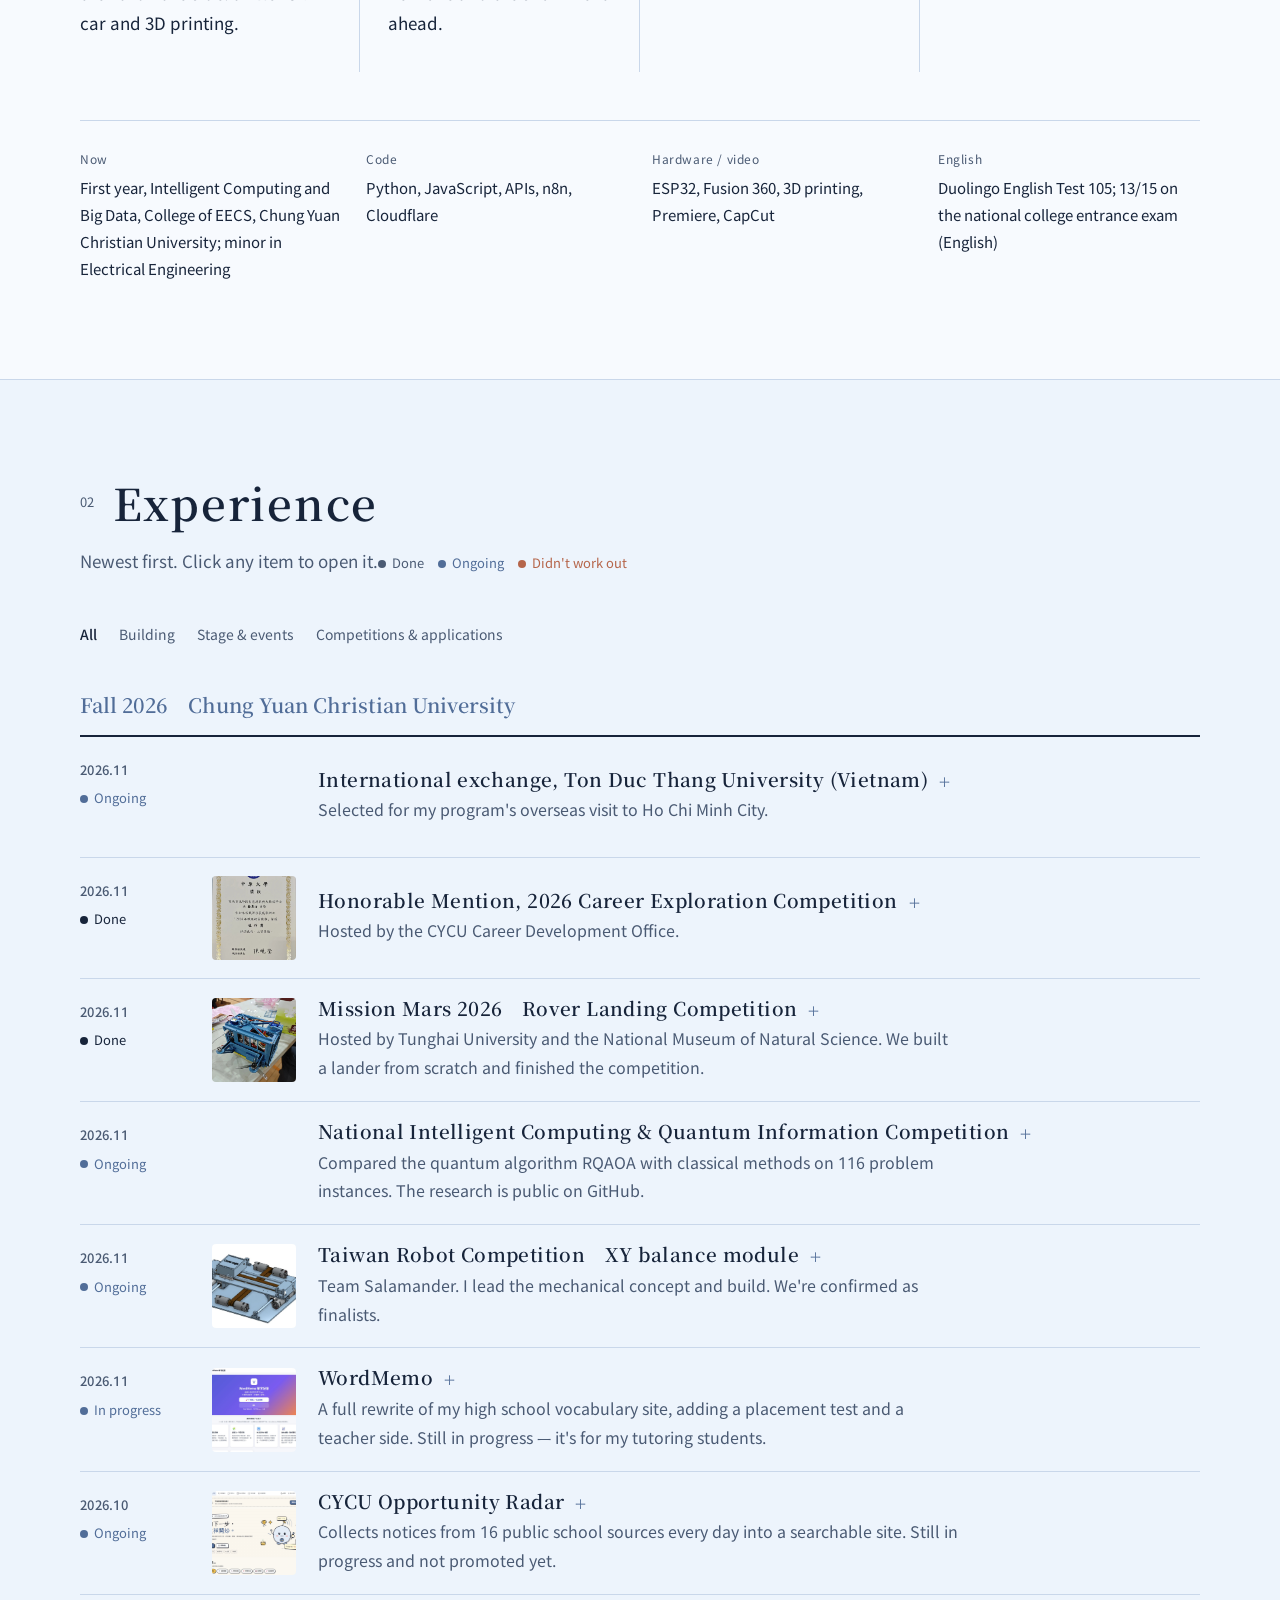
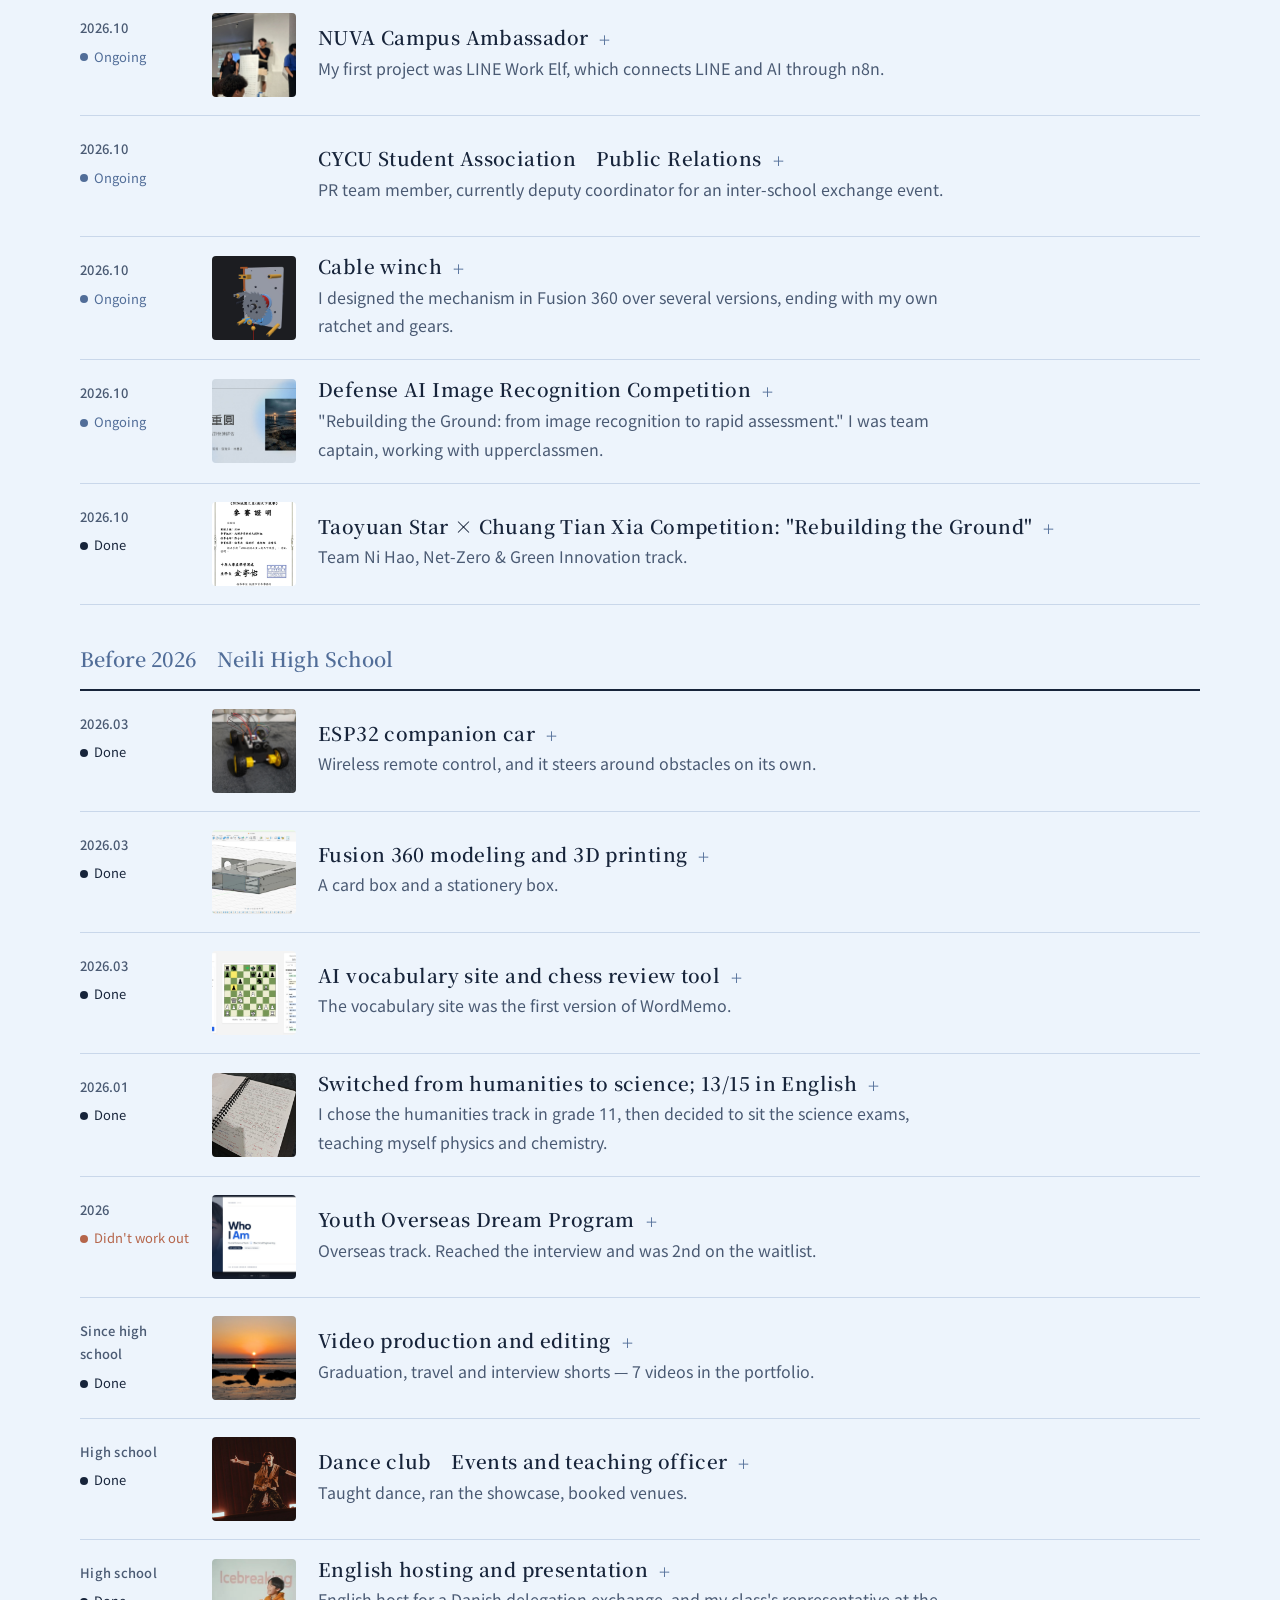
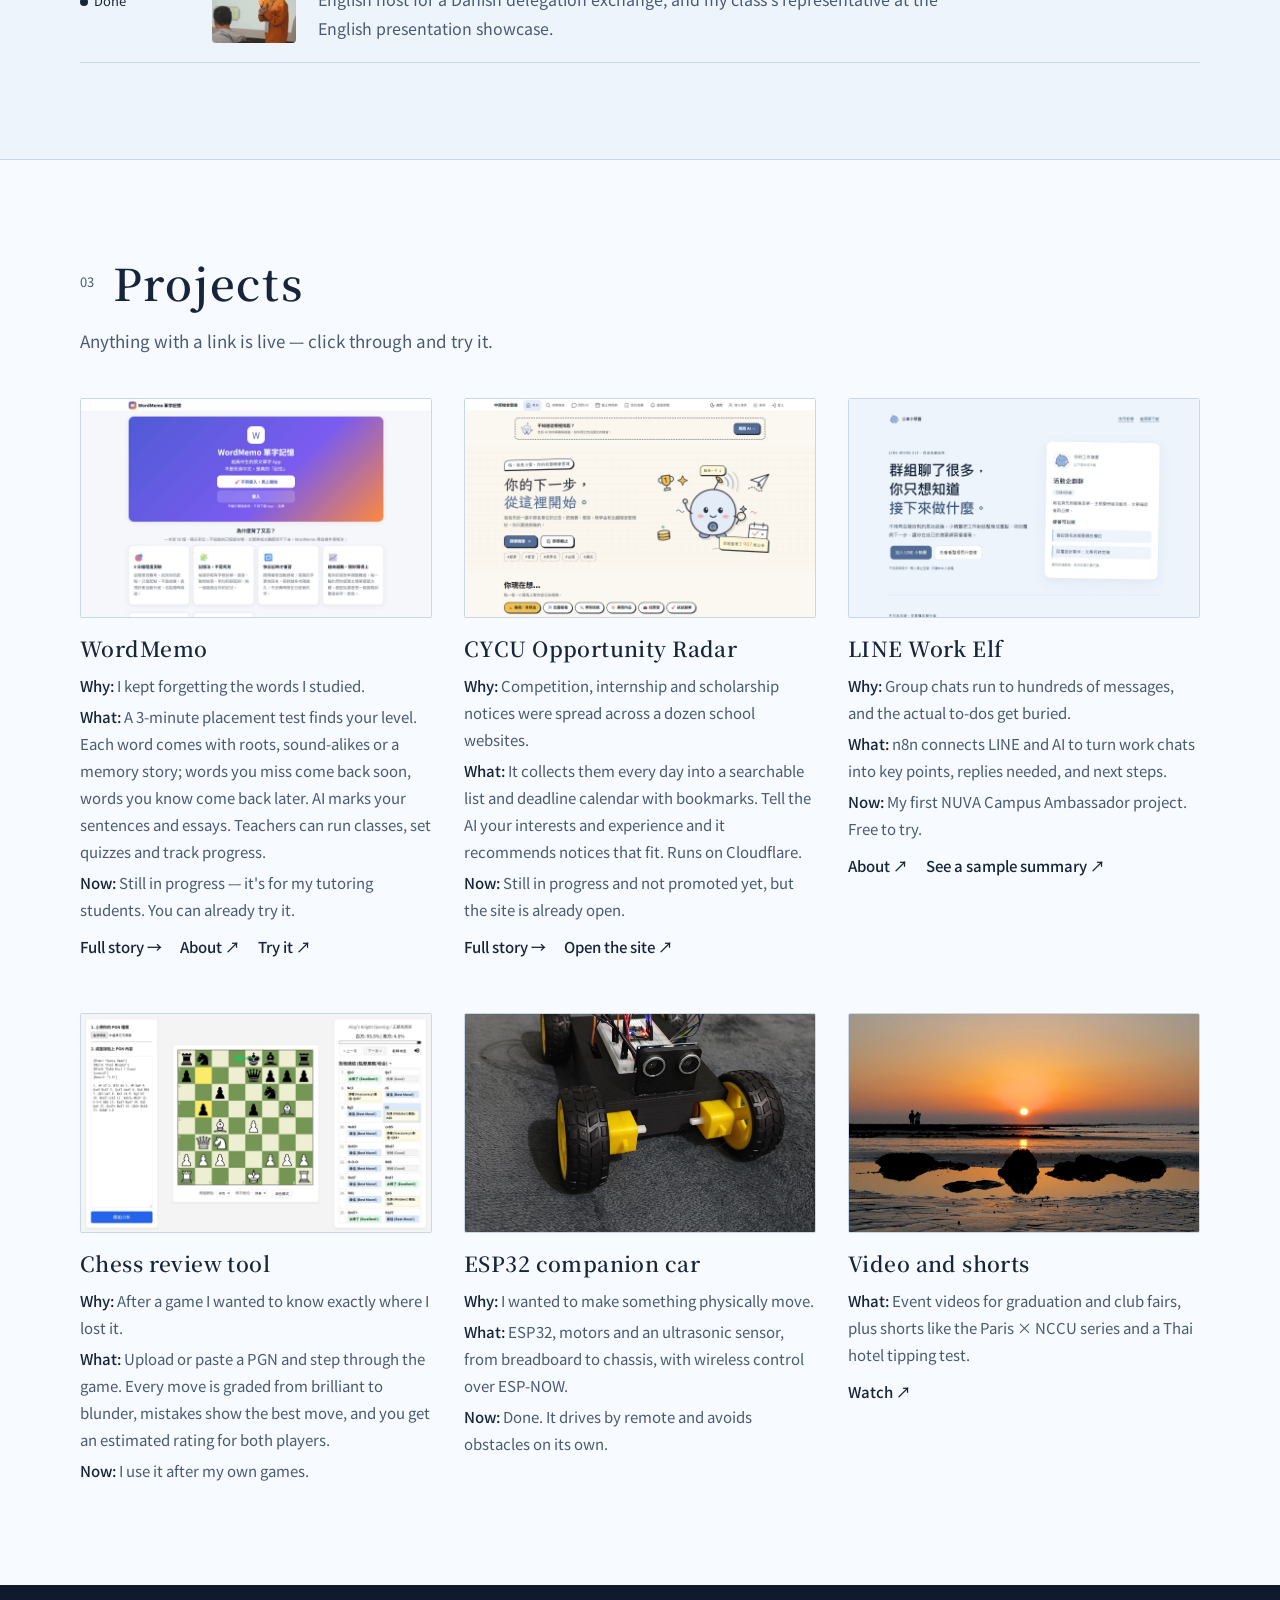
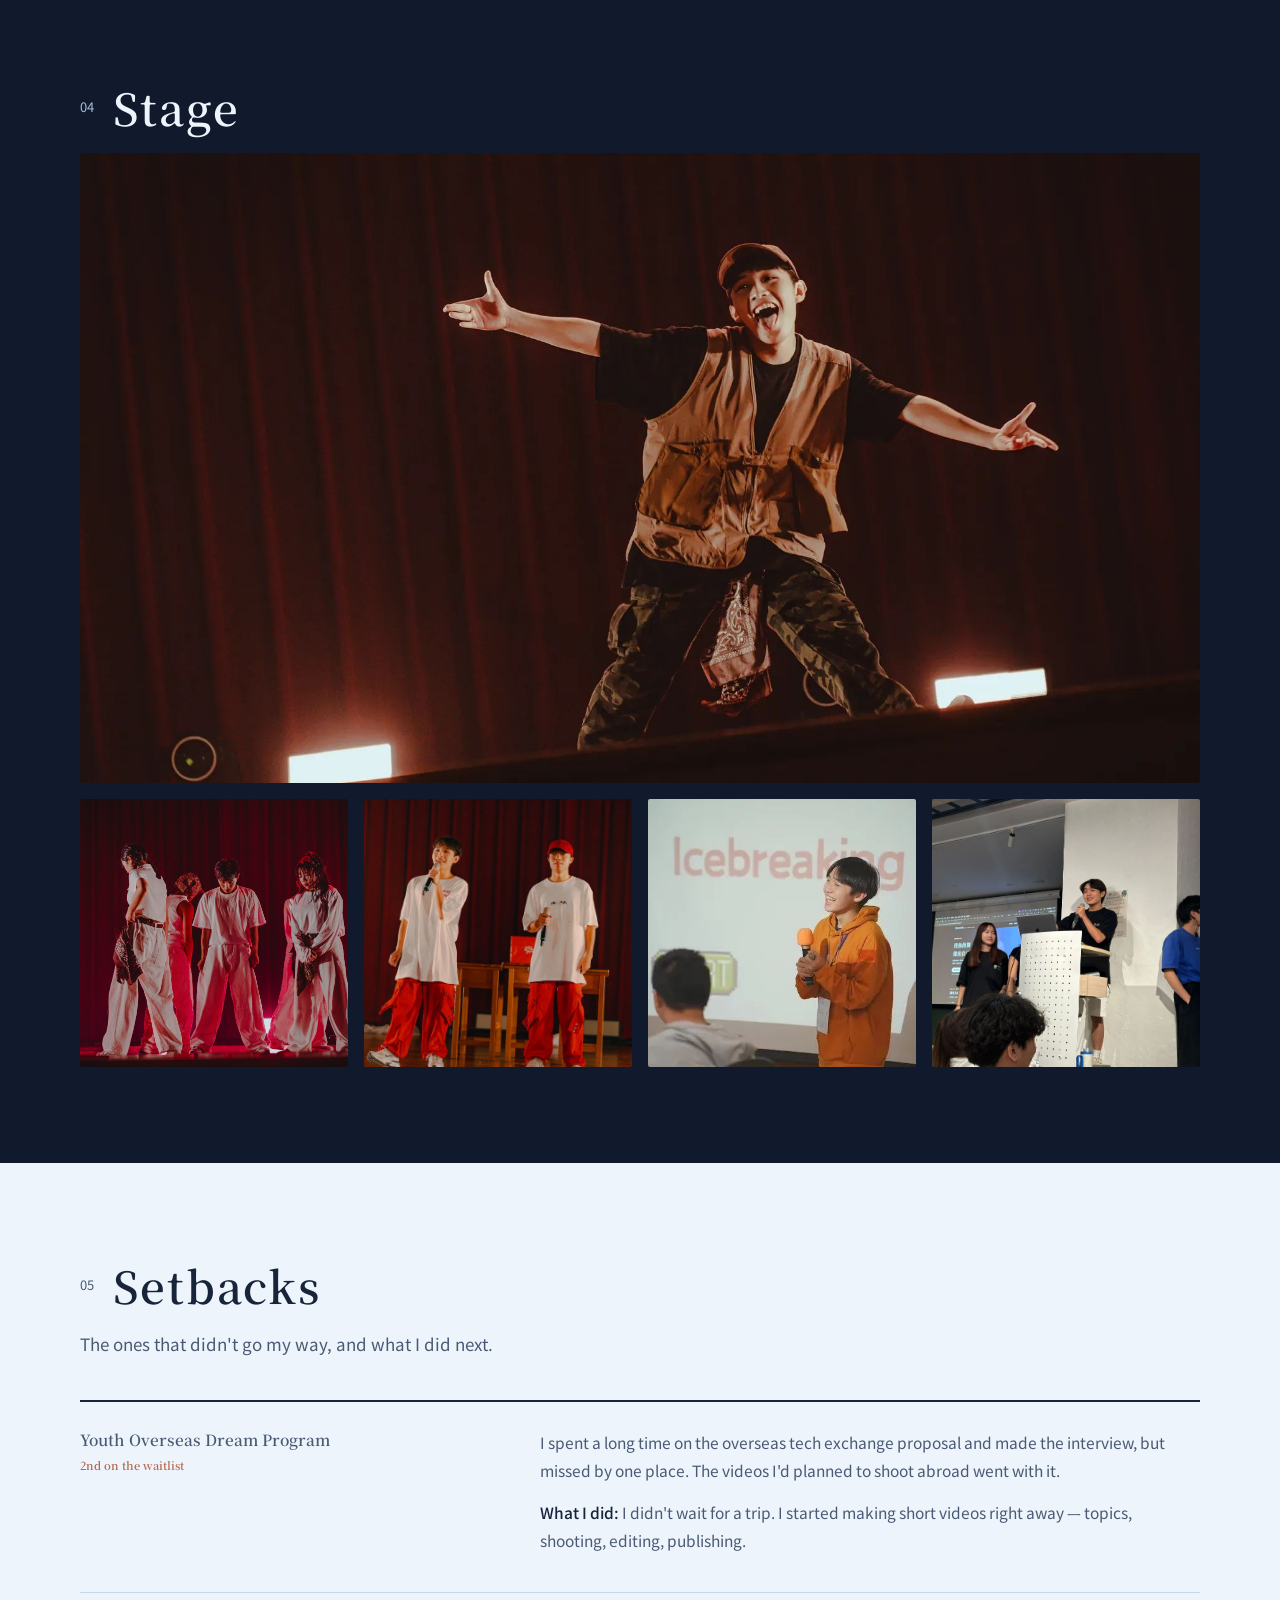
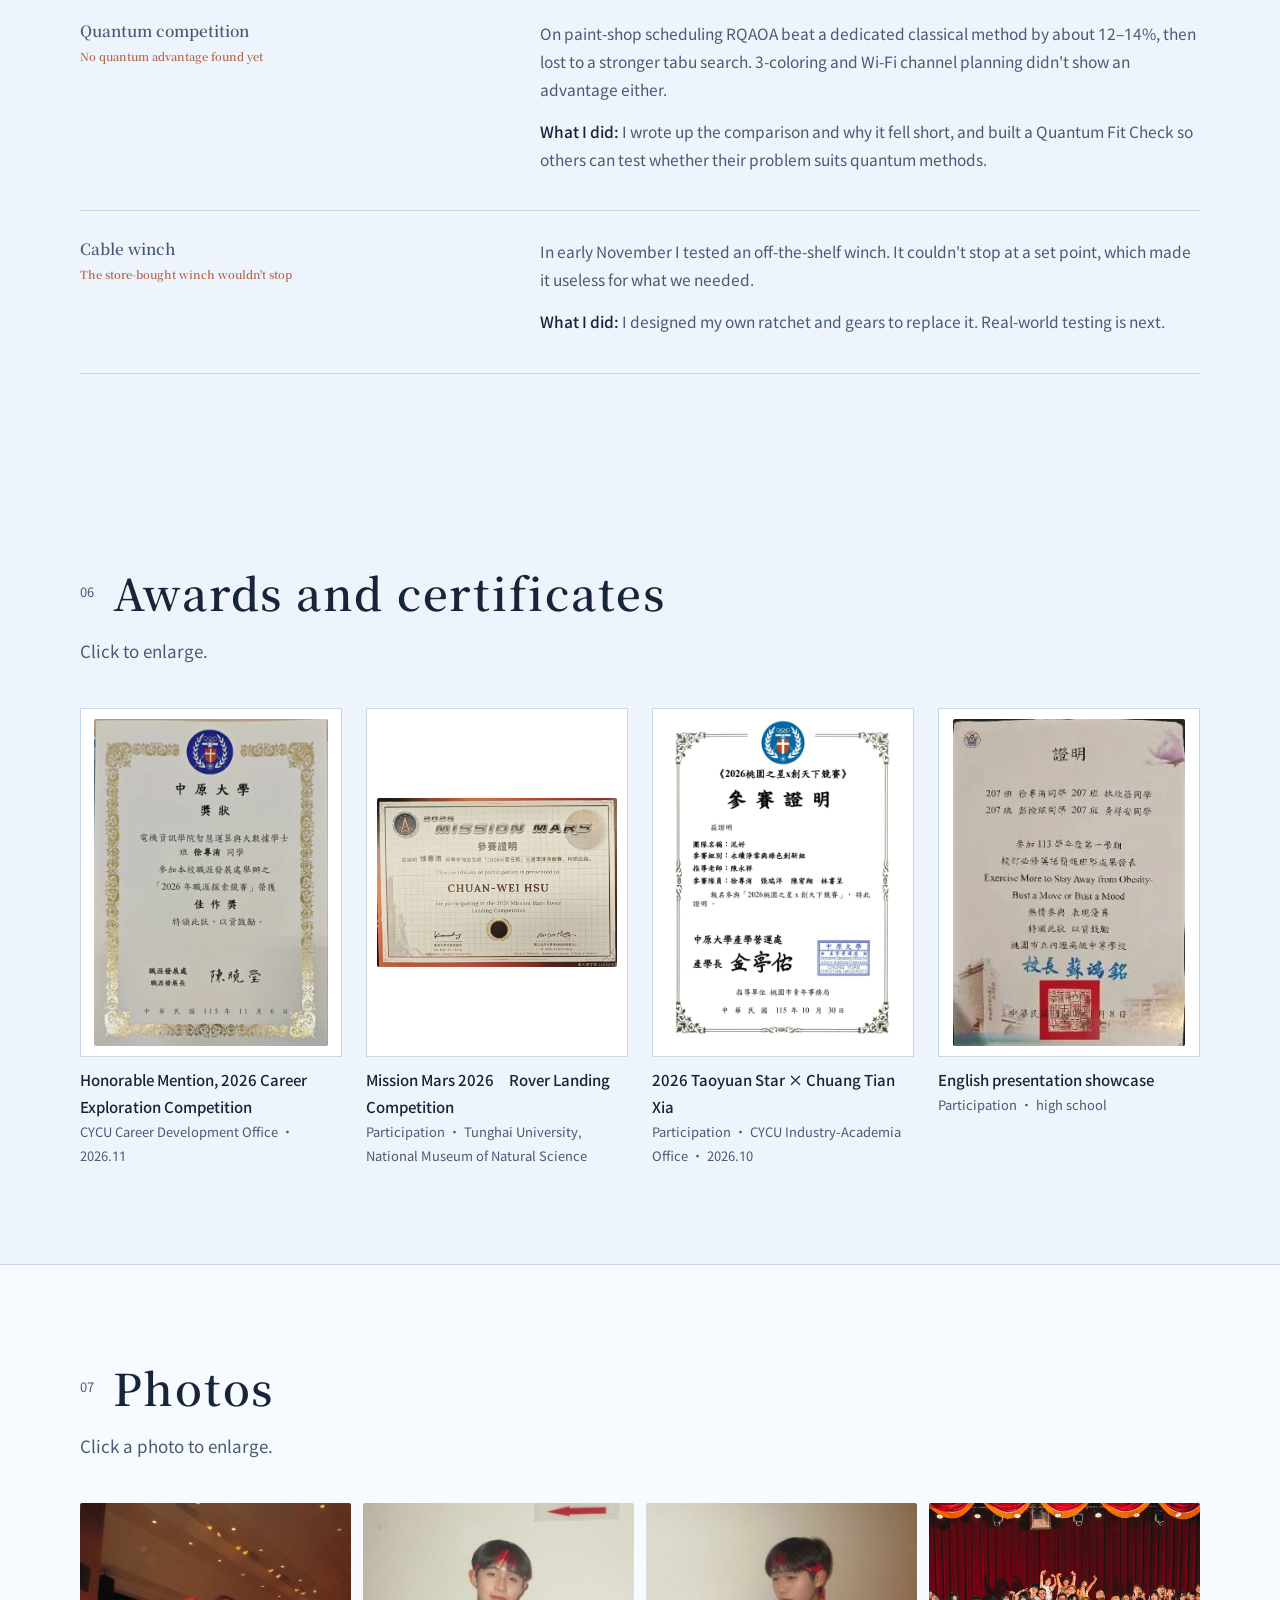
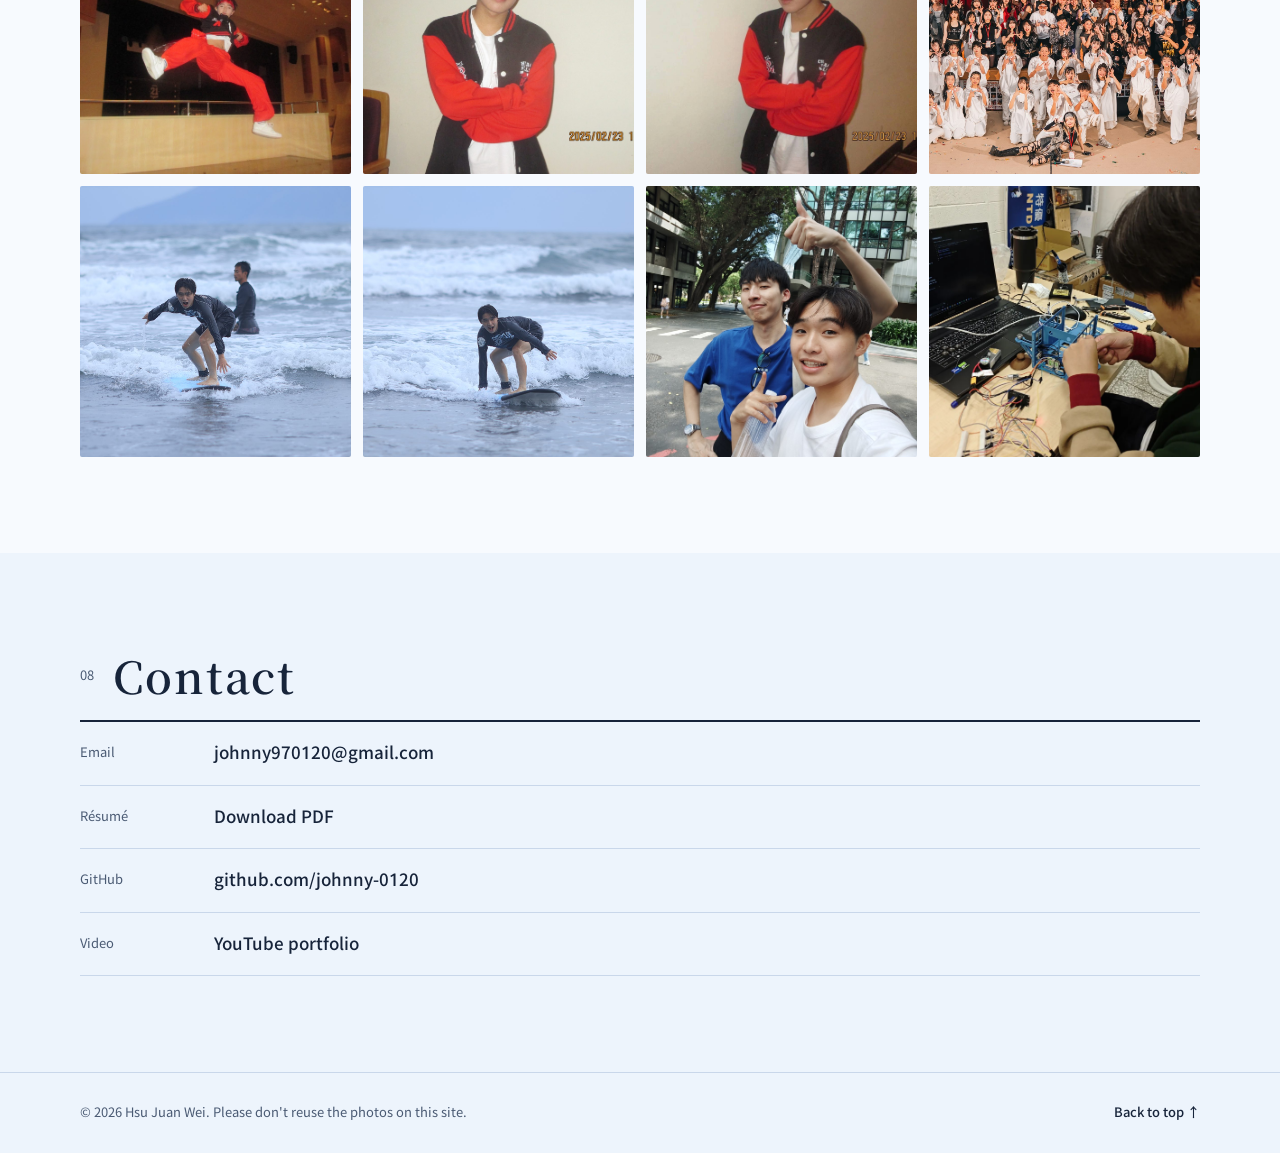
==== commit 3c05bdcd: "Update project status: WordMemo/Radar in progress, Mars roles, winch untested, TRC finalist - WordMe" ====
--- a/en/index.html
+++ b/en/index.html
@@ -53,7 +53,7 @@
     <p class="pg-sub">Tonight's program　hover to light it up, click for details</p>
     <ol class="pg-list">
       <li><button type="button" class="pg-item" data-img="../img/mars-rover.jpg" data-target="#x-mars" data-page="projects/mars.html"><img class="pg-thumb" src="../img/mars-rover.jpg" alt="" loading="lazy"><i>01</i><span class="pg-t">Mars landing rover<small>Our own ESP32 flight controller + camera landing</small></span><em>Hardware</em></button></li>
-      <li><button type="button" class="pg-item" data-img="../img/wordmemo-dark.jpg?v=3" data-target="#x-wordmemo" data-page="projects/wordmemo.html"><img class="pg-thumb" src="../img/wordmemo-dark.jpg?v=3" alt="" loading="lazy"><i>02</i><span class="pg-t">WordMemo<small>Live, with a teacher dashboard</small></span><em>Software</em></button></li>
+      <li><button type="button" class="pg-item" data-img="../img/wordmemo-dark.jpg?v=3" data-target="#x-wordmemo" data-page="projects/wordmemo.html"><img class="pg-thumb" src="../img/wordmemo-dark.jpg?v=3" alt="" loading="lazy"><i>02</i><span class="pg-t">WordMemo<small>In progress, for my tutoring students</small></span><em>Software</em></button></li>
       <li><button type="button" class="pg-item" data-img="../img/radar-dark.jpg?v=3" data-target="#x-radar" data-page="projects/radar.html"><img class="pg-thumb" src="../img/radar-dark.jpg?v=3" alt="" loading="lazy"><i>03</i><span class="pg-t">CYCU Opportunity Radar<small>Sorts 16 campus sources every day</small></span><em>Software</em></button></li>
       <li><button type="button" class="pg-item" data-img="../img/reel-ratchet.jpg" data-target="#x-winch" data-page="projects/winch.html"><img class="pg-thumb" src="../img/reel-ratchet.jpg" alt="" loading="lazy"><i>04</i><span class="pg-t">Cable winch<small>My own ratchet and gears</small></span><em>Hardware</em></button></li>
       <li><button type="button" class="pg-item" data-img="../img/esp32-car.jpg" data-target="#x-esp32"><img class="pg-thumb" src="../img/esp32-car.jpg" alt="" loading="lazy"><i>05</i><span class="pg-t">ESP32 obstacle-avoiding car<small>Wireless control, ultrasonic avoidance</small></span><em>Hardware</em></button></li>
@@ -137,8 +137,8 @@
       <div><h3>Mission Mars 2026　Rover Landing Competition</h3><p>Hosted by Tunghai University and the National Museum of Natural Science. We built a lander from scratch and finished the competition.</p></div></summary>
       <div class="more">
         <p class="work-links"><a class="deep-link" href="projects/mars.html">Full story →</a></p>
-        <p>The frame is 3D printed. We wrote our own quadcopter flight controller on an ESP32, and added an ESP32 camera that reads AprilTags on the ground so the craft can find its landing spot on its own.</p>
-        <p>My teammates and I designed the landing approach together, and took it from nothing to a finished run on competition day.</p>
+        <p>A 3D-printed blue frame. The flight controller is our own quadcopter firmware on an ESP32, plus an ESP32 camera that reads an AprilTag on the ground so the craft finds its landing spot by itself.</p>
+        <p>I designed the flight controller, the camera system and the mechanism; a classmate made the parachute. We took it from nothing to finishing on the competition floor.</p>
         <div class="more-photos">
           <img src="../img/mars-rover.jpg" alt="The finished lander" loading="lazy">
           <img src="../img/mars-field.jpg" alt="The lander on the competition floor" loading="lazy">
@@ -165,12 +165,12 @@
     <li id="x-trc" data-shape="gear" data-short="TRC robot" data-c="contest build"><details><summary>
       <div class="meta"><time>2026.11</time><span class="st st-now">Ongoing</span></div>
       <img class="thumb" src="../img/trc-xy.jpg" alt="" loading="lazy">
-      <div><h3>Taiwan Robot Competition　XY balance module</h3><p>Team Salamander. I led the mechanical concept and build.</p></div></summary>
+      <div><h3>Taiwan Robot Competition　XY balance module</h3><p>Team Salamander. I lead the mechanical concept and build. We're confirmed as finalists.</p></div></summary>
       <div class="more">
         <p class="work-links"><a class="deep-link" href="projects/trc.html">Full story →</a></p>
         <p>A counterweight module for warehouse robots. Factories stack loads high, so robots can tip over when they turn, brake or get bumped — most sites just slow them down.</p>
         <p>Load cells at the four corners measure force and work out which way the load is about to tip. Belts on the X and Y axes then move a counterweight to compensate. Each axis runs four 775 motors in sync, and the weight moves on PID plus S-curve control so it doesn't shake the robot.</p>
-        <p>Initial simulation in our 8-page technical report: the module raises the static tipping threshold by about 11–12%. Next up are real tests of the counterweight, response and loaded driving.</p>
+        <p>Initial simulation in our 8-page technical report: with the module installed, the static tipping threshold rises by about 11–12%. We're confirmed as finalists and are about to start building it.</p>
         <div class="more-photos">
           <img src="../img/trc-xy.jpg" alt="XY balance module, 3D view" loading="lazy">
           <img src="../img/trc-xy-top.jpg" alt="XY balance module, top view" loading="lazy">
@@ -180,9 +180,9 @@
     </details></li>
 
     <li id="x-wordmemo" data-shape="book" data-short="WordMemo" data-c="build"><details><summary>
-      <div class="meta"><time>2026.11</time><span class="st st-done">Done</span></div>
+      <div class="meta"><time>2026.11</time><span class="st st-now">In progress</span></div>
       <img class="thumb" src="../img/wordmemo.jpg?v=3" data-dark="../img/wordmemo-dark.jpg?v=3" alt="" loading="lazy">
-      <div><h3>WordMemo launched</h3><p>A full rewrite of my high school vocabulary site, adding a placement test and a teacher side.</p></div></summary>
+      <div><h3>WordMemo</h3><p>A full rewrite of my high school vocabulary site, adding a placement test and a teacher side. Still in progress — it's for my tutoring students.</p></div></summary>
       <div class="more">
         <p class="work-links"><a class="deep-link" href="projects/wordmemo.html">Full story →</a></p>
         <p>It covers the official 6,000-word high school list. Students can learn, review, spell, and get AI feedback on sentences and essays; teachers can set up classes, assign quizzes and see results. You can try it without signing in.</p>
@@ -194,13 +194,13 @@
     <li id="x-radar" data-shape="radar" data-short="Opportunity Radar" data-c="build"><details><summary>
       <div class="meta"><time>2026.10</time><span class="st st-now">Ongoing</span></div>
       <img class="thumb" src="../img/radar.jpg?v=3" data-dark="../img/radar-dark.jpg?v=3" alt="" loading="lazy">
-      <div><h3>CYCU Opportunity Radar</h3><p>Pulls notices from 16 public campus sources every day into one searchable site.</p></div></summary>
+      <div><h3>CYCU Opportunity Radar</h3><p>Collects notices from 16 public school sources every day into a searchable site. Still in progress and not promoted yet.</p></div></summary>
       <div class="more">
         <p class="work-links"><a class="deep-link" href="projects/radar.html">Full story →</a></p>
         <p>Competitions, internships, scholarships, exchanges and talks. There's a deadline calendar, bookmarks and alerts, and you can tell an AI what you're into and let it pick from the notices.</p>
         <p>Built with TypeScript, React, Cloudflare D1 and Google sign-in, and installable as a phone app (PWA) with push notifications. In late October I moved the whole thing to Cloudflare, along with 5,000+ records.</p>
         <p class="work-links"><a href="https://cycu-radar-app.johnny970120.workers.dev" target="_blank" rel="noopener">Open the site ↗</a></p>
-        <div class="more-photos"><img src="../img/radar.jpg?v=3" data-dark="../img/radar-dark.jpg?v=3" alt="CYCU Opportunity Radar home page" loading="lazy"></div>
+        <div class="more-photos"><img src="../img/radar.jpg?v=3" data-dark="../img/radar-dark.jpg?v=3" alt="CYCU Opportunity Radar home page" loading="lazy"><img src="../img/radar-calendar.jpg" alt="Deadline calendar" loading="lazy"><img src="../img/radar-ai.jpg" alt="Ask AI" loading="lazy"><img src="../img/radar-mobile.jpg" alt="Home page on a phone" loading="lazy"></div>
       </div>
     </details></li>
 
@@ -228,12 +228,12 @@
     </details></li>
 
     <li id="x-winch" data-shape="gear" data-short="Cable winch" data-c="build"><details><summary>
-      <div class="meta"><time>2026.10</time><span class="st st-done">Done</span></div>
+      <div class="meta"><time>2026.10</time><span class="st st-now">Ongoing</span></div>
       <img class="thumb" src="../img/reel-mk4.jpg" alt="" loading="lazy">
       <div><h3>Cable winch</h3><p>I designed the mechanism in Fusion 360 over several versions, ending with my own ratchet and gears.</p></div></summary>
       <div class="more">
         <p class="work-links"><a class="deep-link" href="projects/winch.html">Full story →</a></p>
-        <p>Each version changed the layout and part sizes, and I added phone control with an ESP32-C3. The store-bought winch wouldn't stop on its own, so I replaced it with my own ratchet and gears: a ratchet wheel beside the drum and a pawl that locks it in place. The mechanism is finished.</p>
+        <p>Every version changed the layout and part sizes, and an ESP32-C3 adds phone control. The store-bought winch wouldn't stop by itself, so I designed a ratchet and gears to replace it: a ratchet wheel beside the drum and a pawl meant to lock it in place. The mechanism is designed but not yet tested.</p>
         <div class="more-photos">
           <img src="../img/reel-mk4.jpg" alt="Winch, full mechanism" loading="lazy">
           <img src="../img/reel-ratchet.jpg" alt="My ratchet and drum design" loading="lazy">
@@ -391,7 +391,7 @@
         <h3>WordMemo</h3>
         <p><b>Why: </b>I kept forgetting the words I studied.</p>
         <p><b>What: </b>A 3-minute placement test finds your level. Each word comes with roots, sound-alikes or a memory story; words you miss come back soon, words you know come back later. AI marks your sentences and essays. Teachers can run classes, set quizzes and track progress.</p>
-        <p><b>Now: </b>Live. Works on your phone, no sign-in needed to try it.</p>
+        <p><b>Now: </b>Still in progress — it's for my tutoring students. You can already try it.</p>
         <p class="work-links"><a class="deep-link" href="projects/wordmemo.html">Full story →</a><a href="https://wordmemo.johnny970120.workers.dev/about" target="_blank" rel="noopener">About ↗</a><a href="https://wordmemo.johnny970120.workers.dev" target="_blank" rel="noopener">Try it ↗</a></p>
       </div>
     </article>
@@ -401,7 +401,7 @@
         <h3>CYCU Opportunity Radar</h3>
         <p><b>Why: </b>Competition, internship and scholarship notices were spread across a dozen school websites.</p>
         <p><b>What: </b>It collects them every day into a searchable list and deadline calendar with bookmarks. Tell the AI your interests and experience and it recommends notices that fit. Runs on Cloudflare.</p>
-        <p><b>Now: </b>Live and still growing.</p>
+        <p><b>Now: </b>Still in progress and not promoted yet, but the site is already open.</p>
         <p class="work-links"><a class="deep-link" href="projects/radar.html">Full story →</a><a href="https://cycu-radar-app.johnny970120.workers.dev" target="_blank" rel="noopener">Open the site ↗</a></p>
       </div>
     </article>
@@ -488,7 +488,7 @@
     <article class="miss">
       <p class="miss-what">Cable winch<em>The store-bought winch wouldn't stop</em></p>
       <p>In early November I tested an off-the-shelf winch. It couldn't stop at a set point, which made it useless for what we needed.</p>
-      <p class="miss-learn"><b>What I did: </b>I designed my own ratchet and gears, and the winch is finished.</p>
+      <p class="miss-learn"><b>What I did: </b>I designed my own ratchet and gears to replace it. Real-world testing is next.</p>
     </article>
   </div>
 </section>
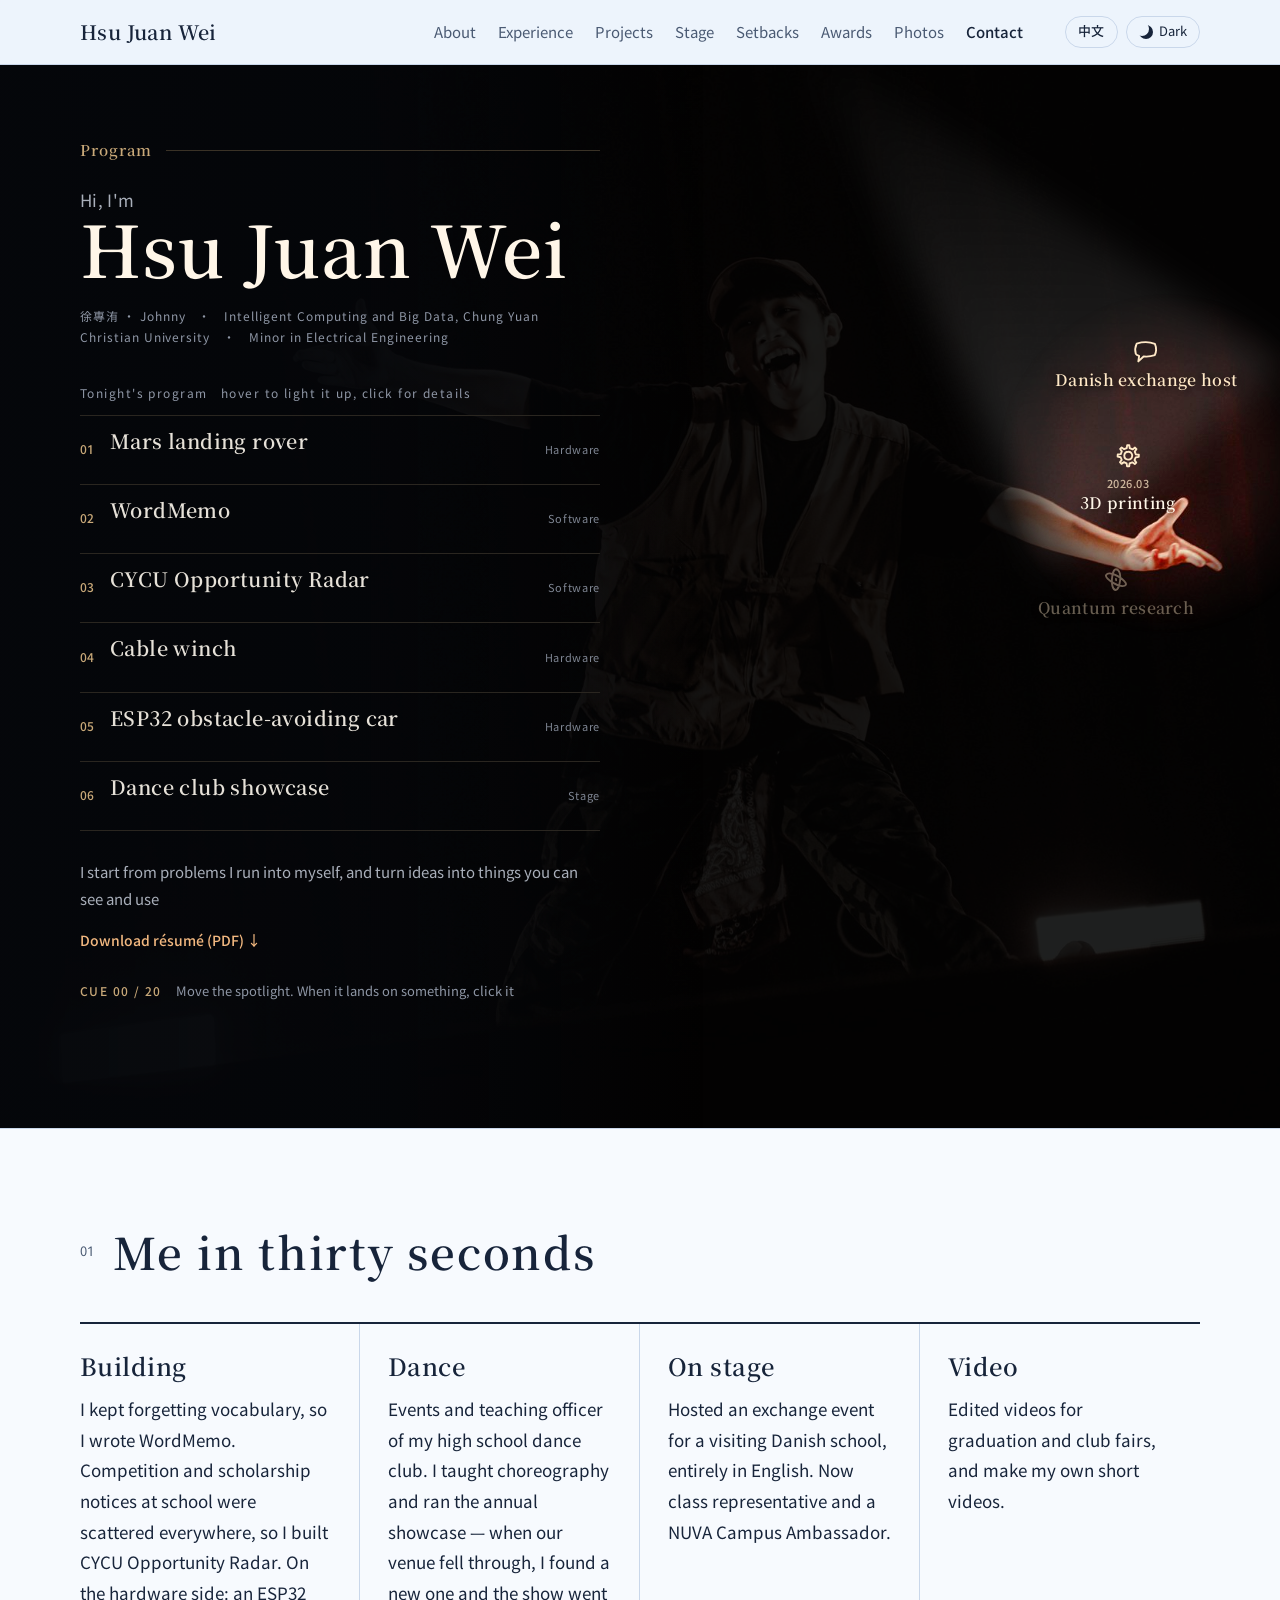
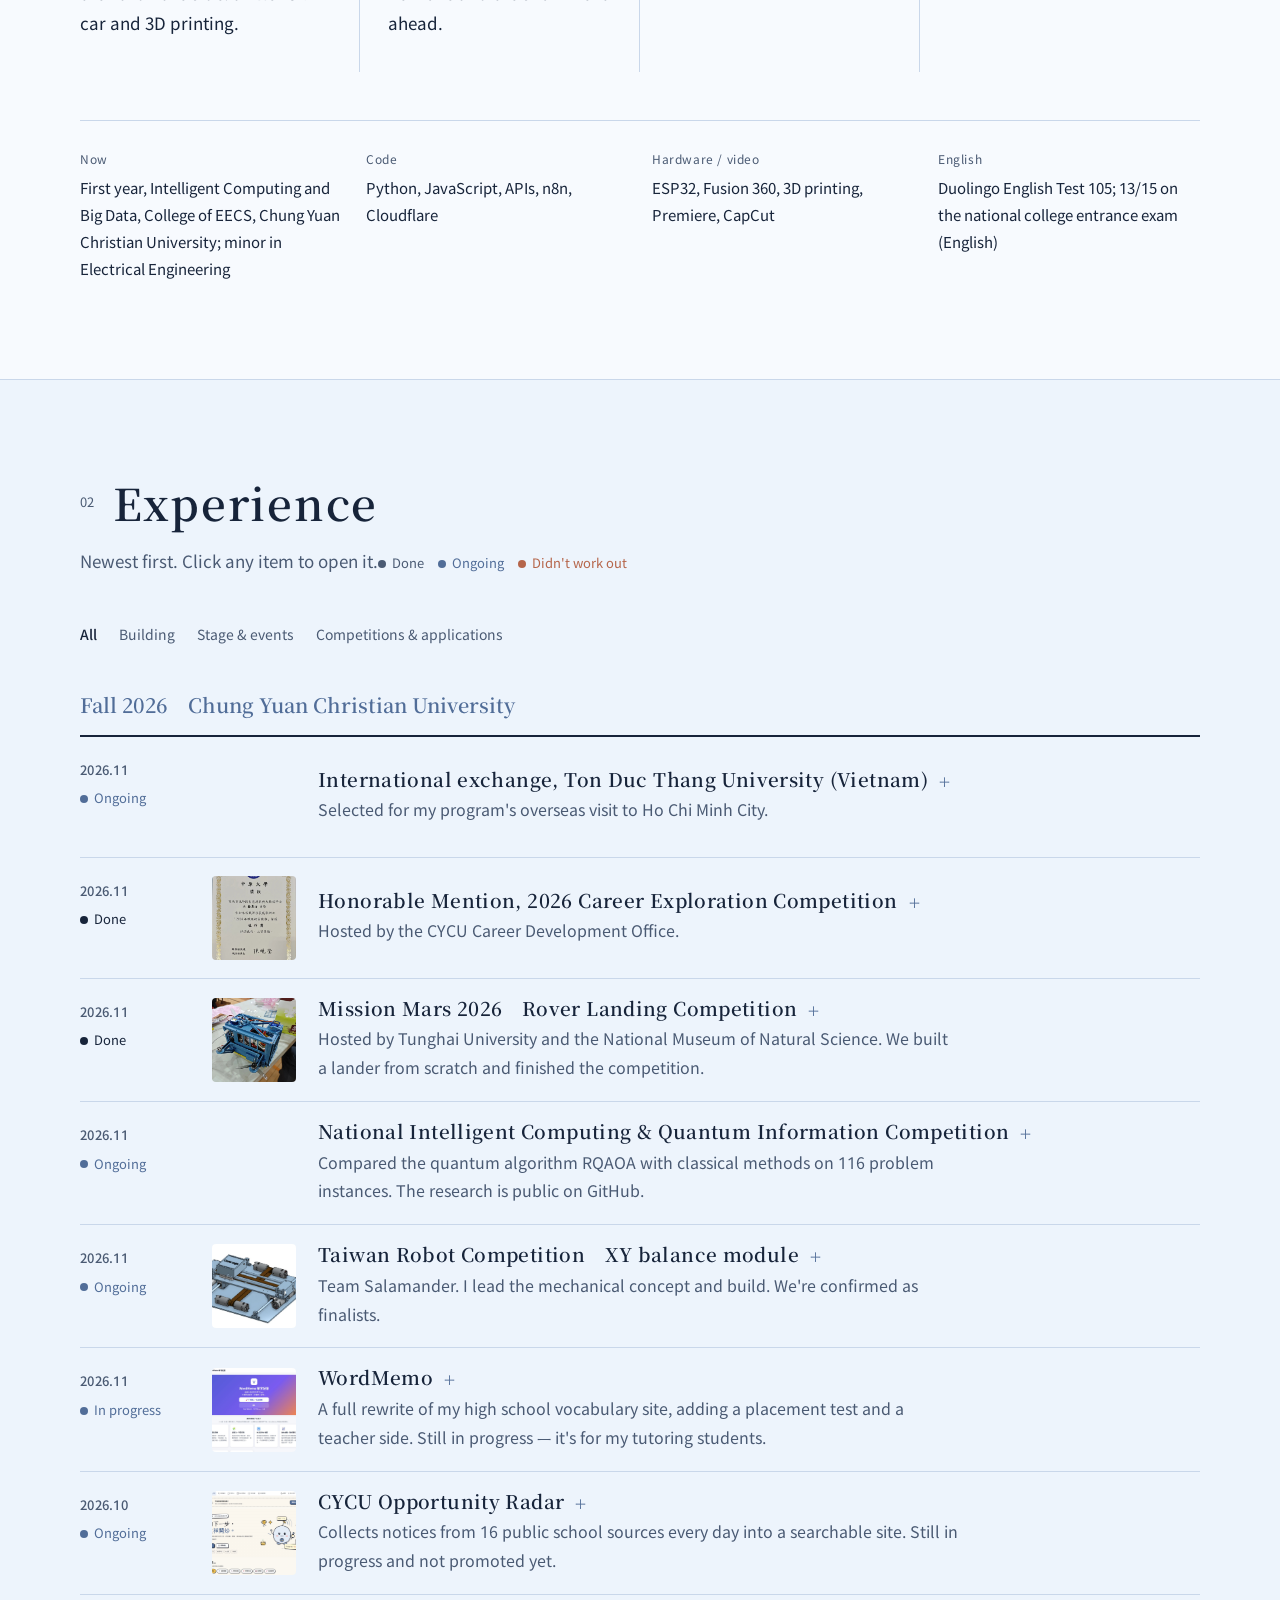
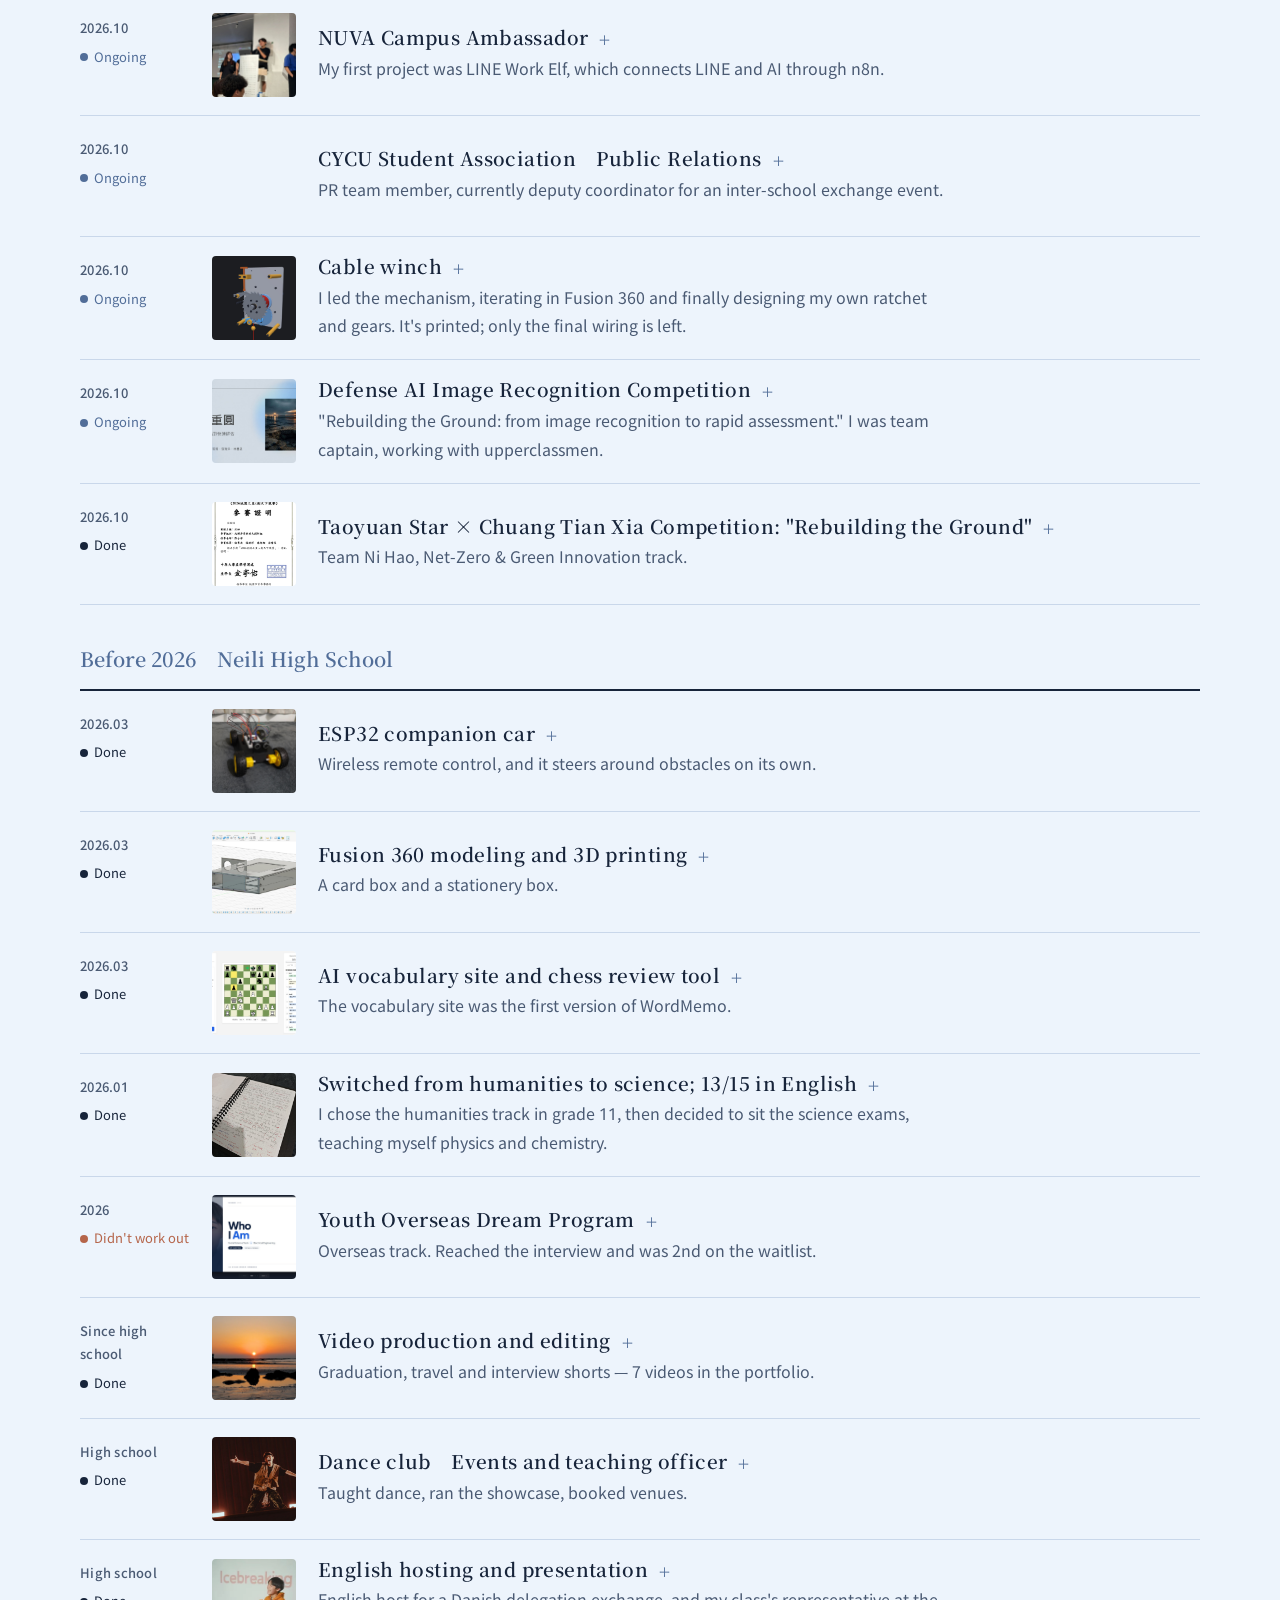
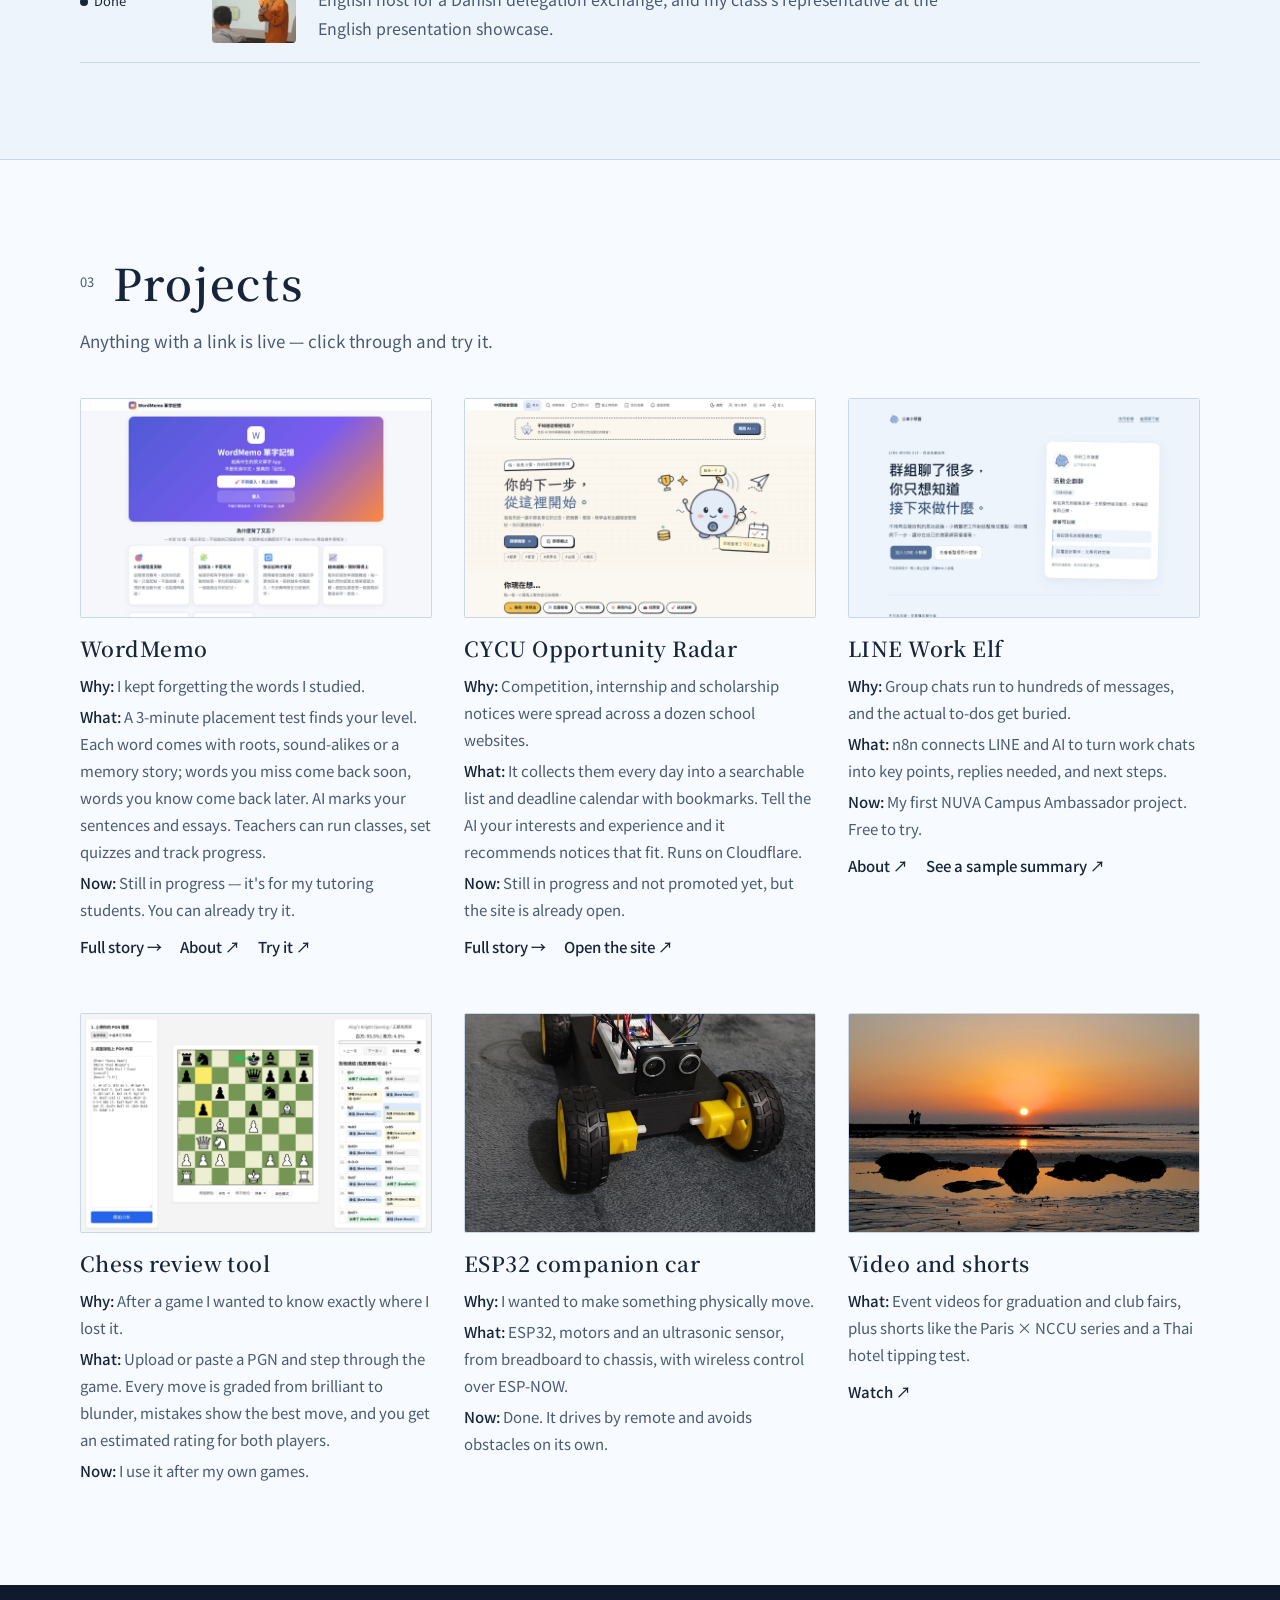
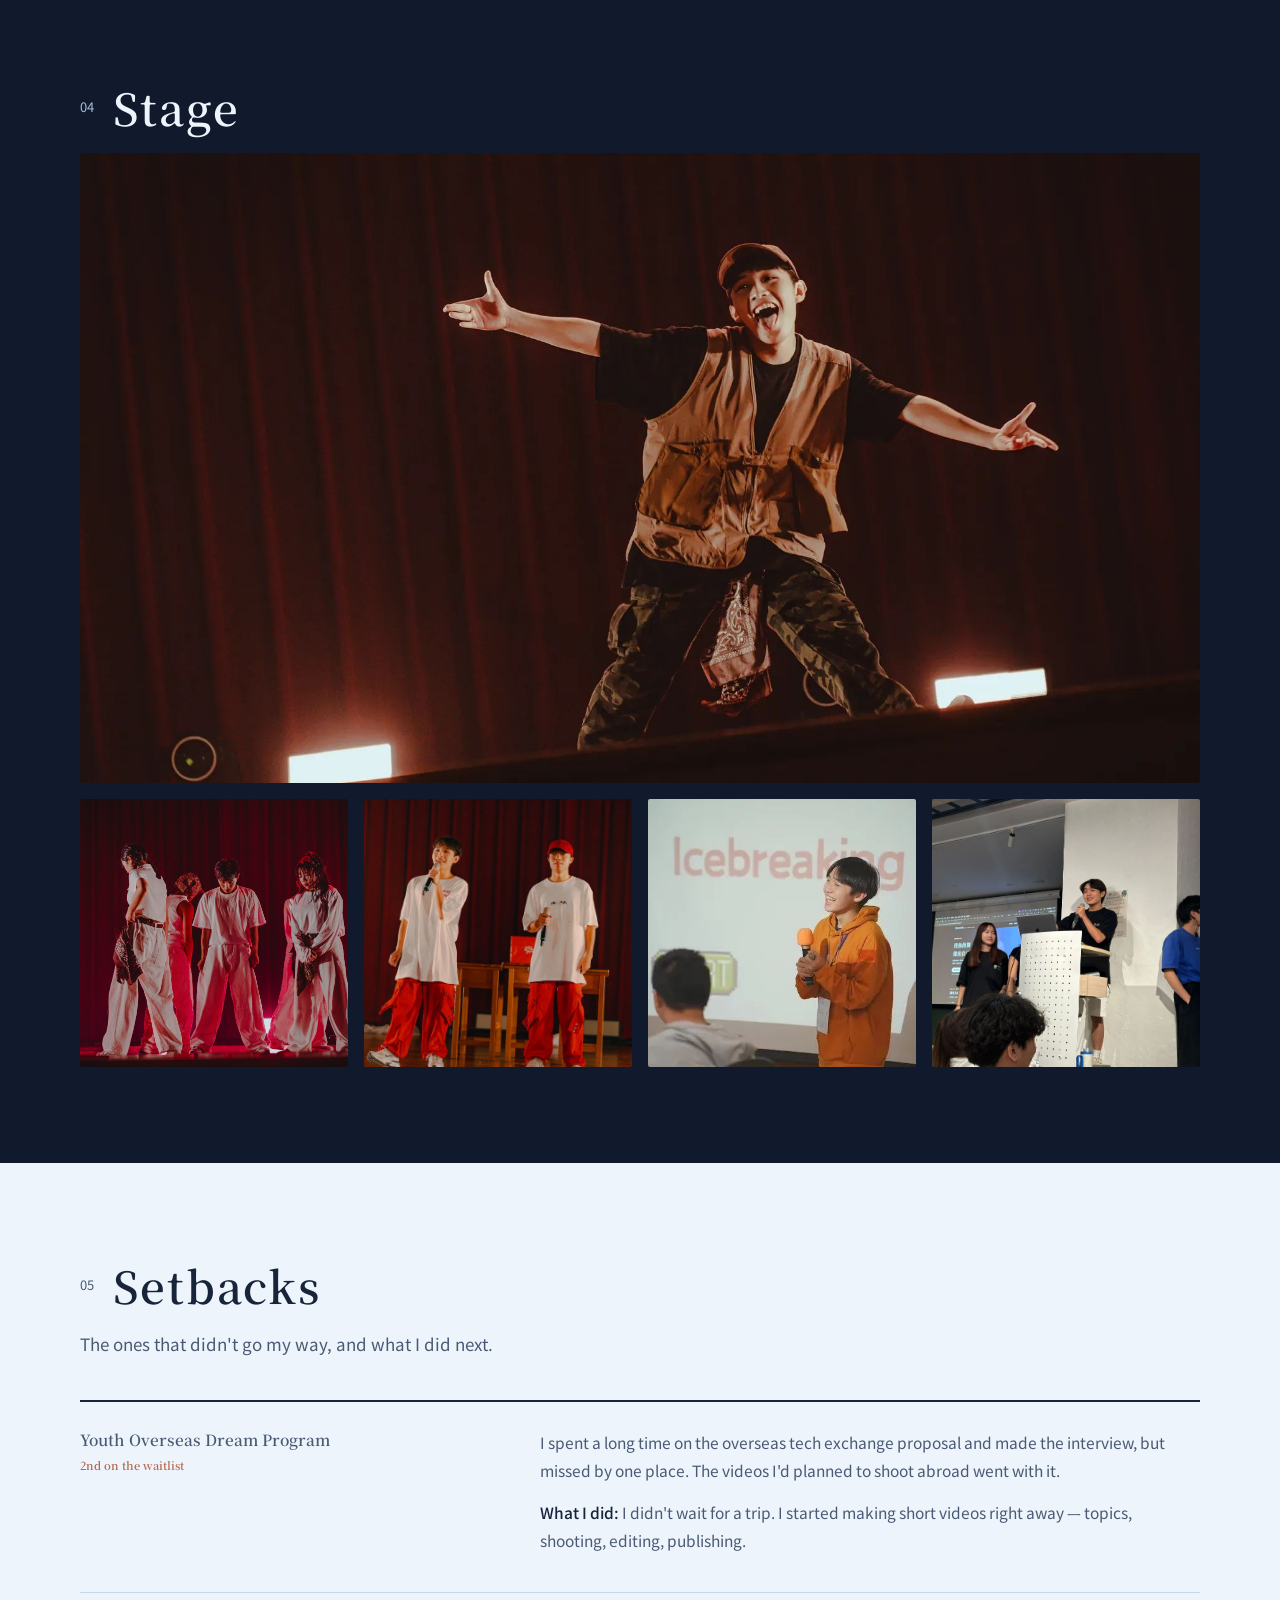
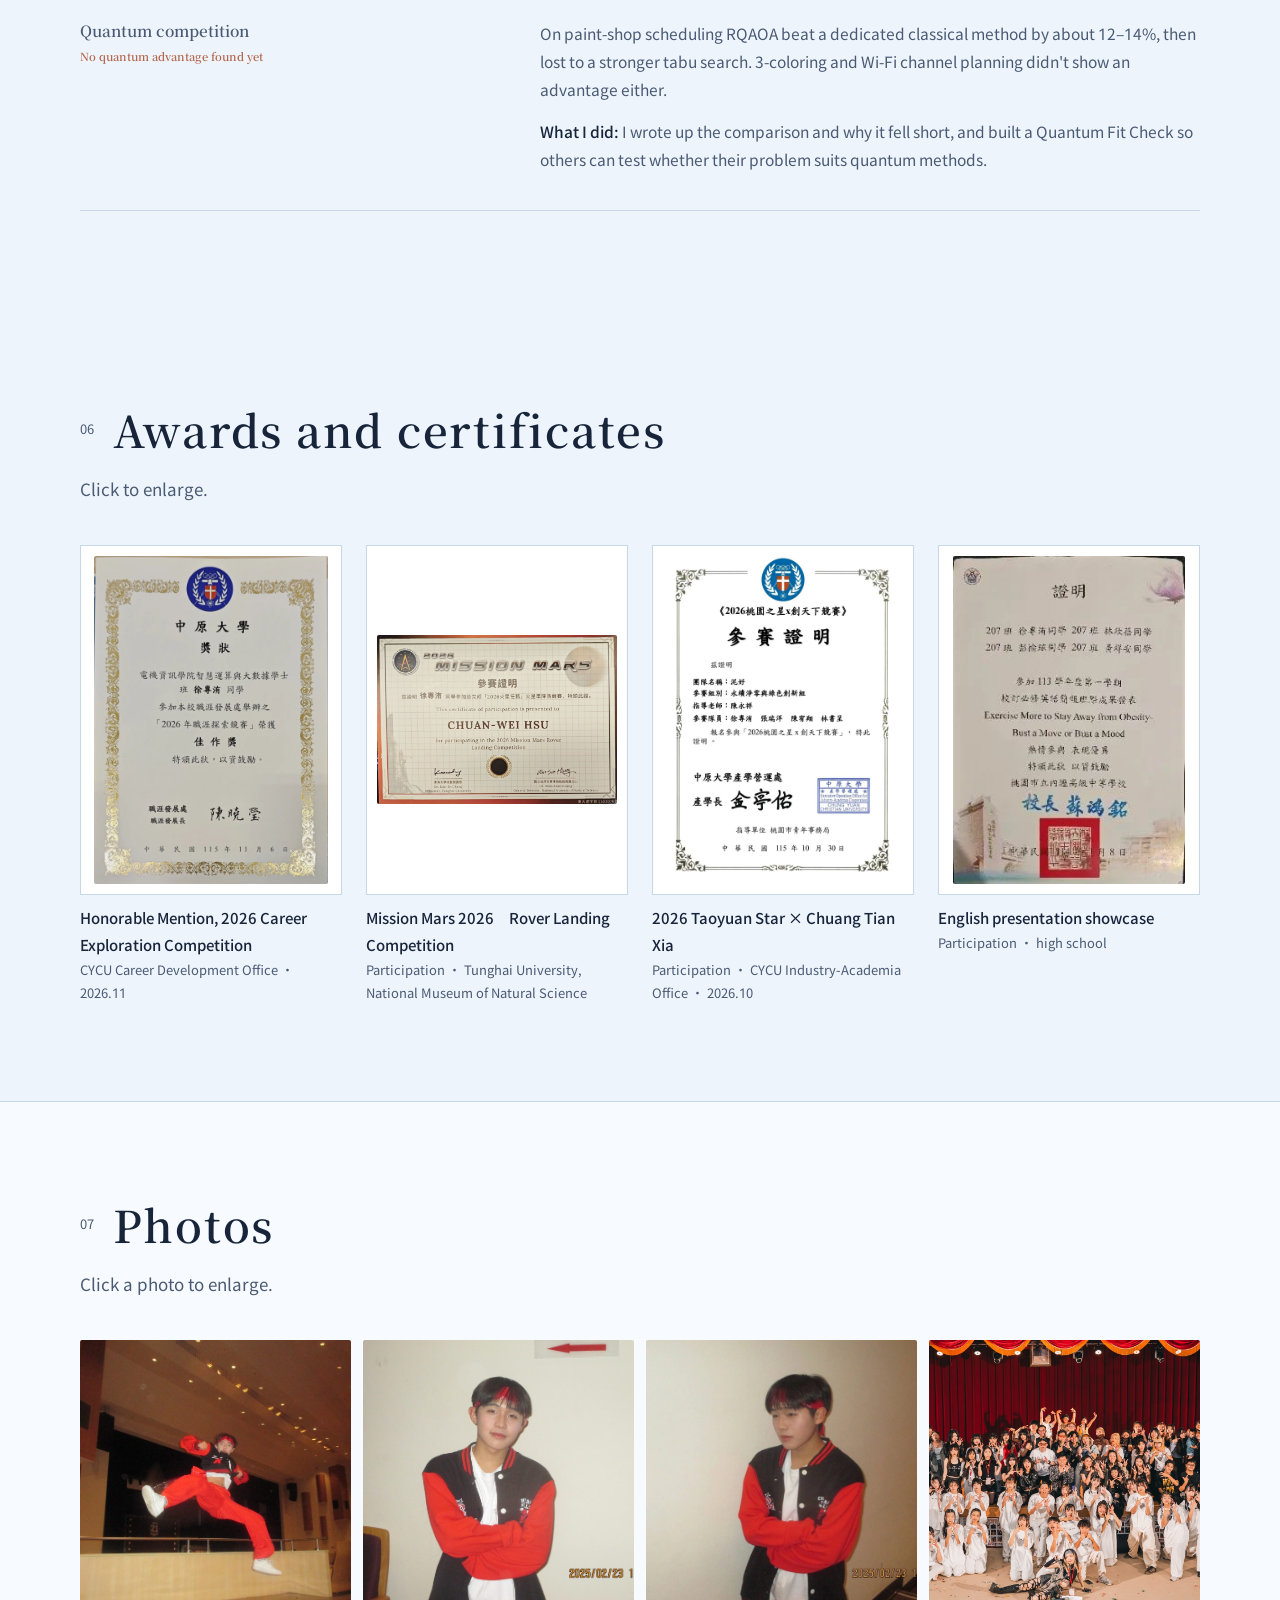
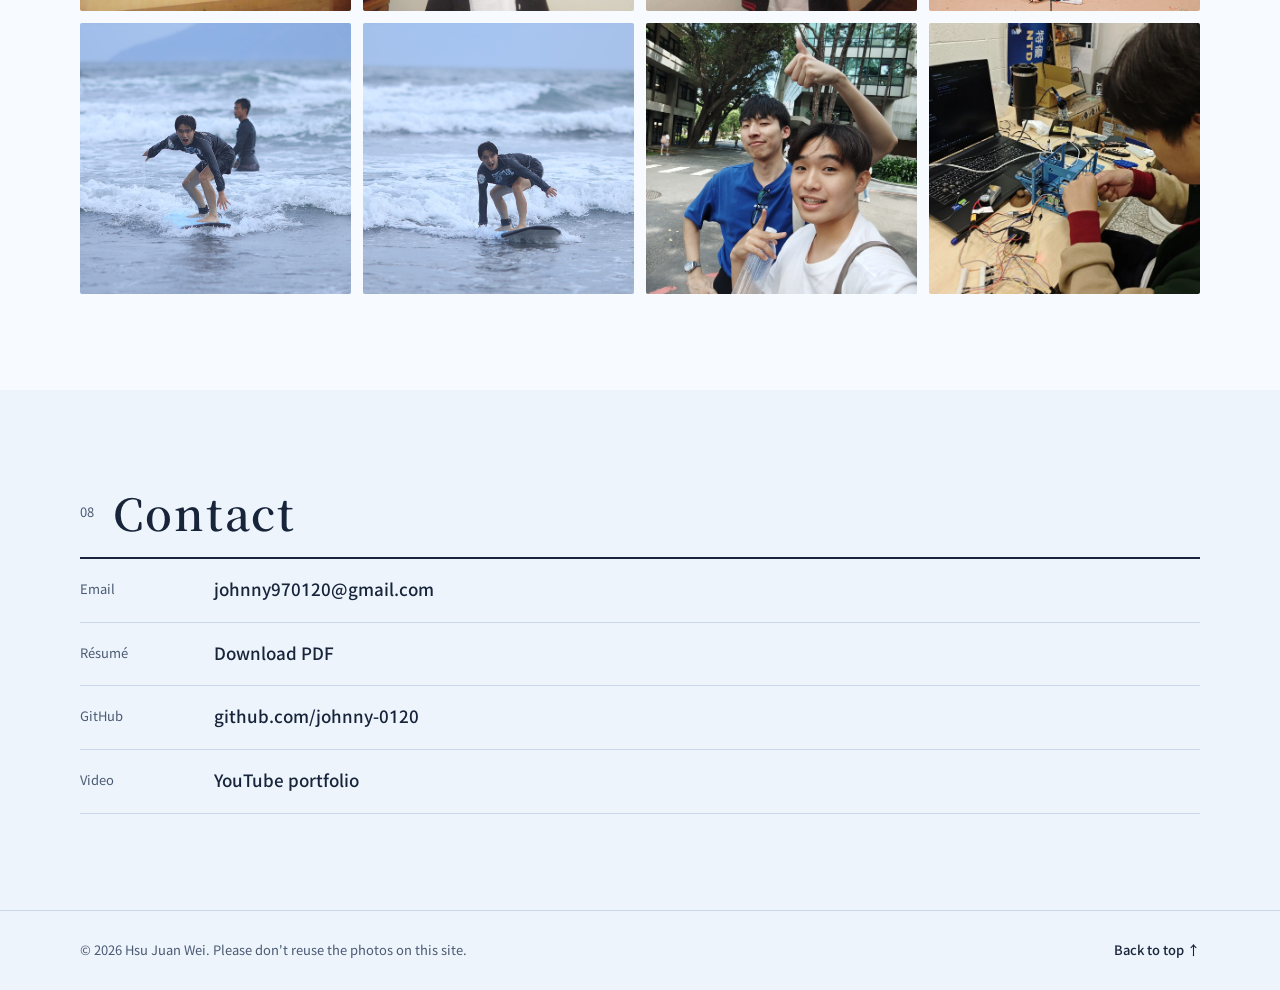
==== commit 144533f4: "Winch: drop from misses; parts printed, final wiring left Co-Authored-By: Claude Opus 5.5 <noreply@a" ====
--- a/en/index.html
+++ b/en/index.html
@@ -230,10 +230,10 @@
     <li id="x-winch" data-shape="gear" data-short="Cable winch" data-c="build"><details><summary>
       <div class="meta"><time>2026.10</time><span class="st st-now">Ongoing</span></div>
       <img class="thumb" src="../img/reel-mk4.jpg" alt="" loading="lazy">
-      <div><h3>Cable winch</h3><p>I designed the mechanism in Fusion 360 over several versions, ending with my own ratchet and gears.</p></div></summary>
+      <div><h3>Cable winch</h3><p>I led the mechanism, iterating in Fusion 360 and finally designing my own ratchet and gears. It's printed; only the final wiring is left.</p></div></summary>
       <div class="more">
         <p class="work-links"><a class="deep-link" href="projects/winch.html">Full story →</a></p>
-        <p>Every version changed the layout and part sizes, and an ESP32-C3 adds phone control. The store-bought winch wouldn't stop by itself, so I designed a ratchet and gears to replace it: a ratchet wheel beside the drum and a pawl meant to lock it in place. The mechanism is designed but not yet tested.</p>
+        <p>Every version changed the layout and part sizes, and an ESP32-C3 adds phone control. The store-bought winch wouldn't stop by itself, so I designed a ratchet and gears to replace it: a ratchet wheel beside the drum and a pawl that locks it in place. The parts are printed; only the final wiring is left.</p>
         <div class="more-photos">
           <img src="../img/reel-mk4.jpg" alt="Winch, full mechanism" loading="lazy">
           <img src="../img/reel-ratchet.jpg" alt="My ratchet and drum design" loading="lazy">
@@ -485,11 +485,6 @@
       <p>On paint-shop scheduling RQAOA beat a dedicated classical method by about 12–14%, then lost to a stronger tabu search. 3-coloring and Wi-Fi channel planning didn't show an advantage either.</p>
       <p class="miss-learn"><b>What I did: </b>I wrote up the comparison and why it fell short, and built a Quantum Fit Check so others can test whether their problem suits quantum methods.</p>
     </article>
-    <article class="miss">
-      <p class="miss-what">Cable winch<em>The store-bought winch wouldn't stop</em></p>
-      <p>In early November I tested an off-the-shelf winch. It couldn't stop at a set point, which made it useless for what we needed.</p>
-      <p class="miss-learn"><b>What I did: </b>I designed my own ratchet and gears to replace it. Real-world testing is next.</p>
-    </article>
   </div>
 </section>
 
